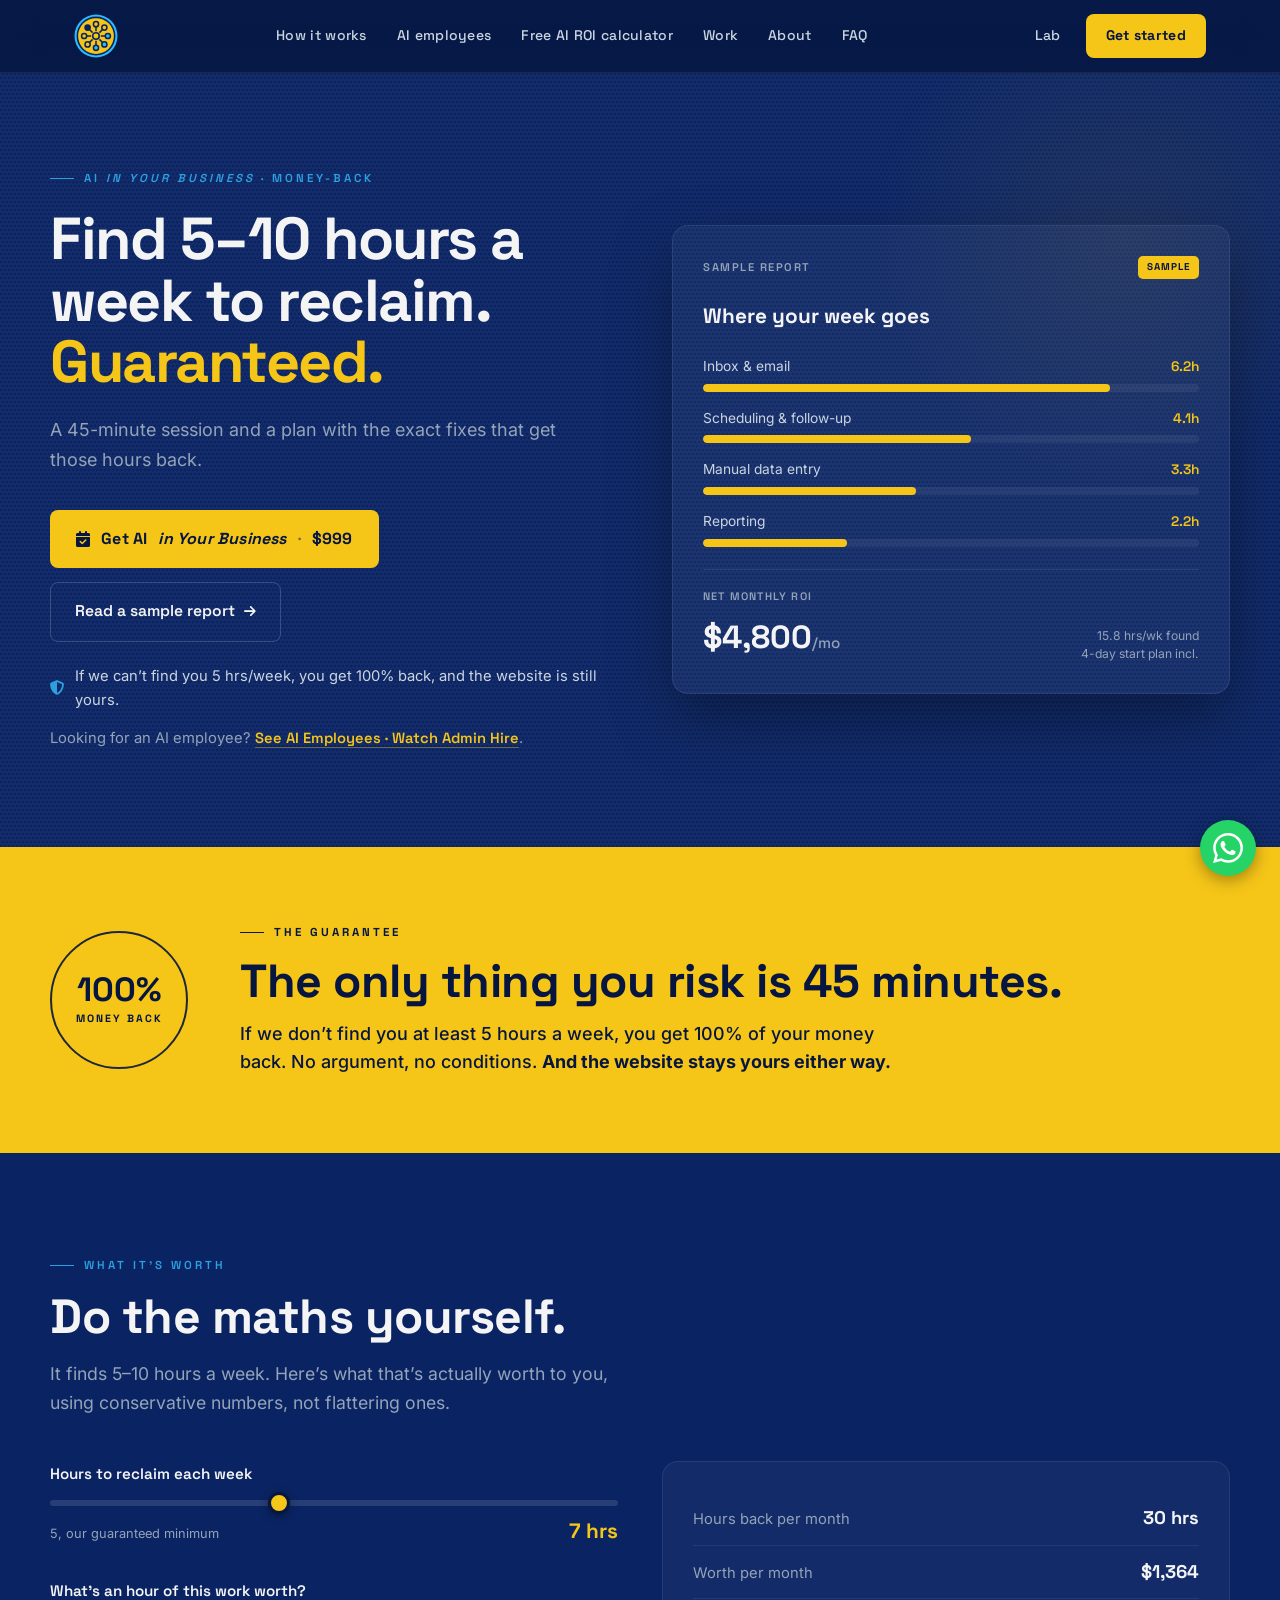
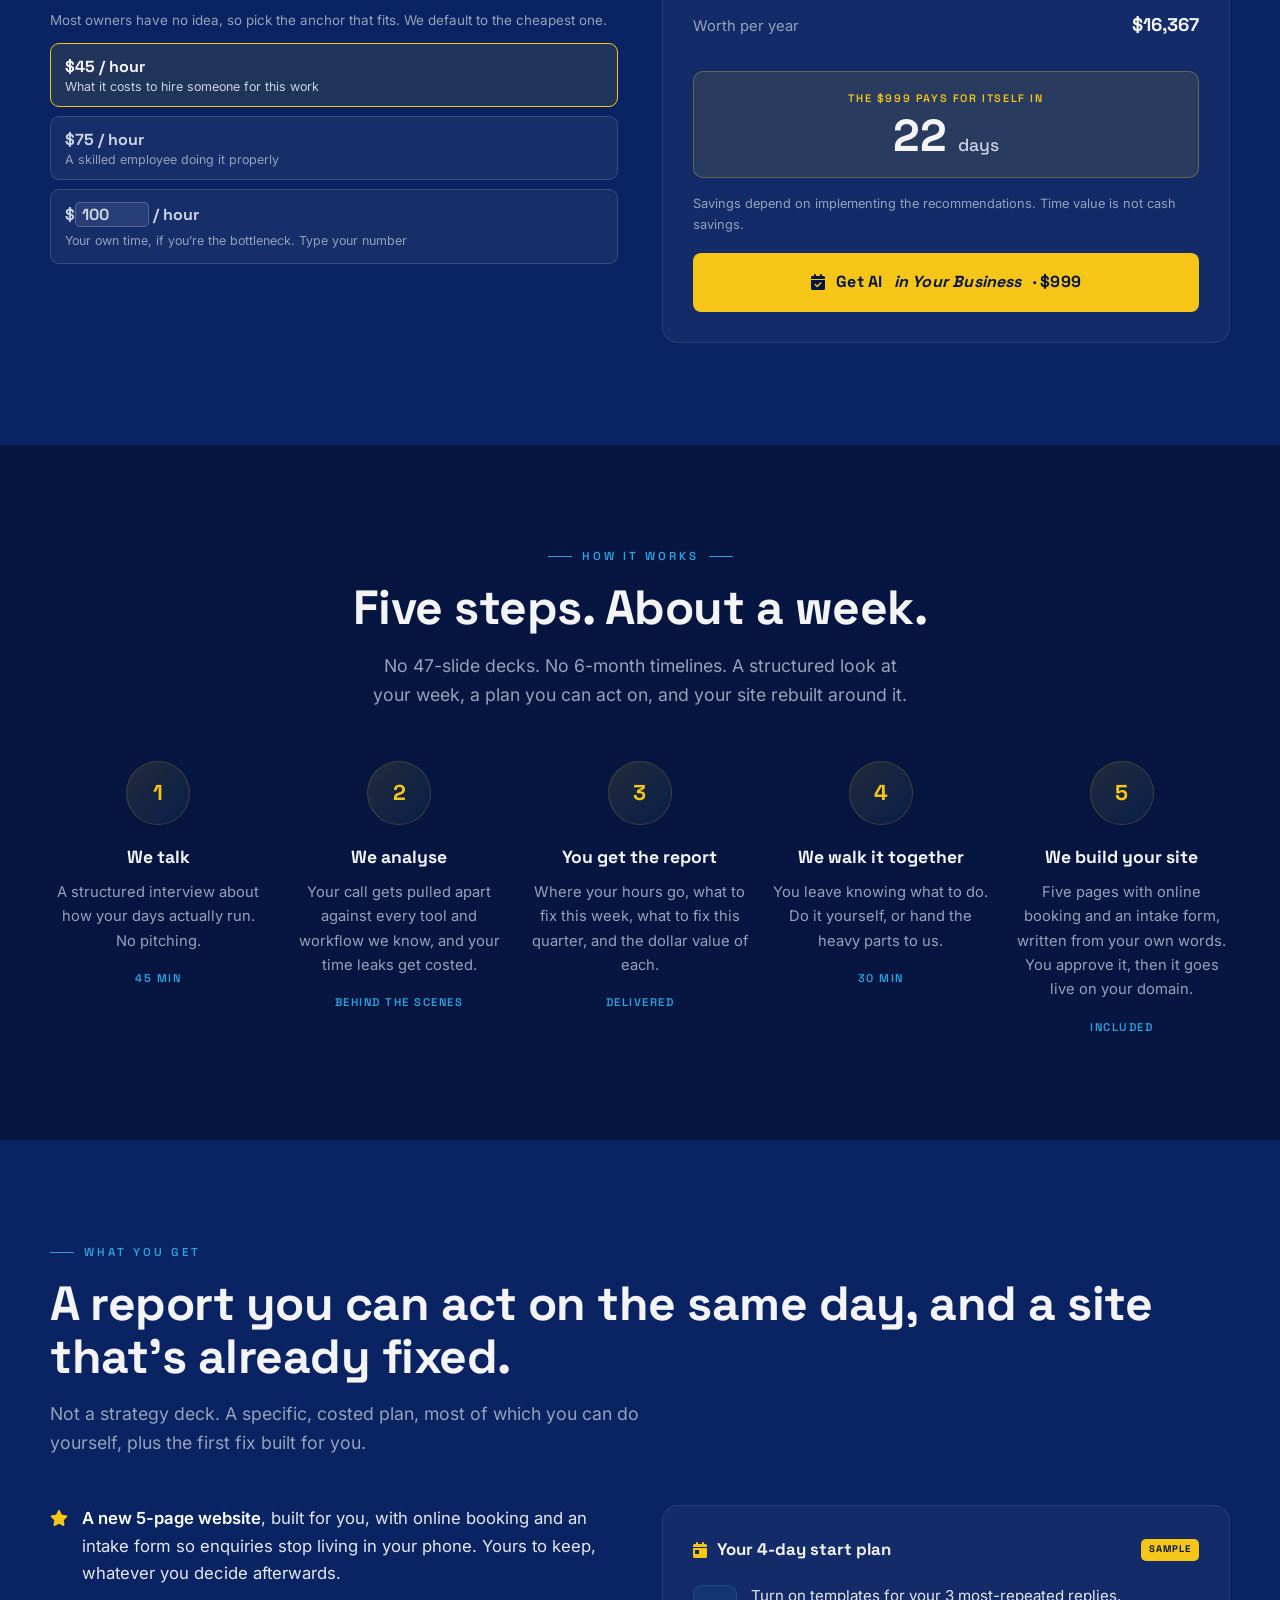
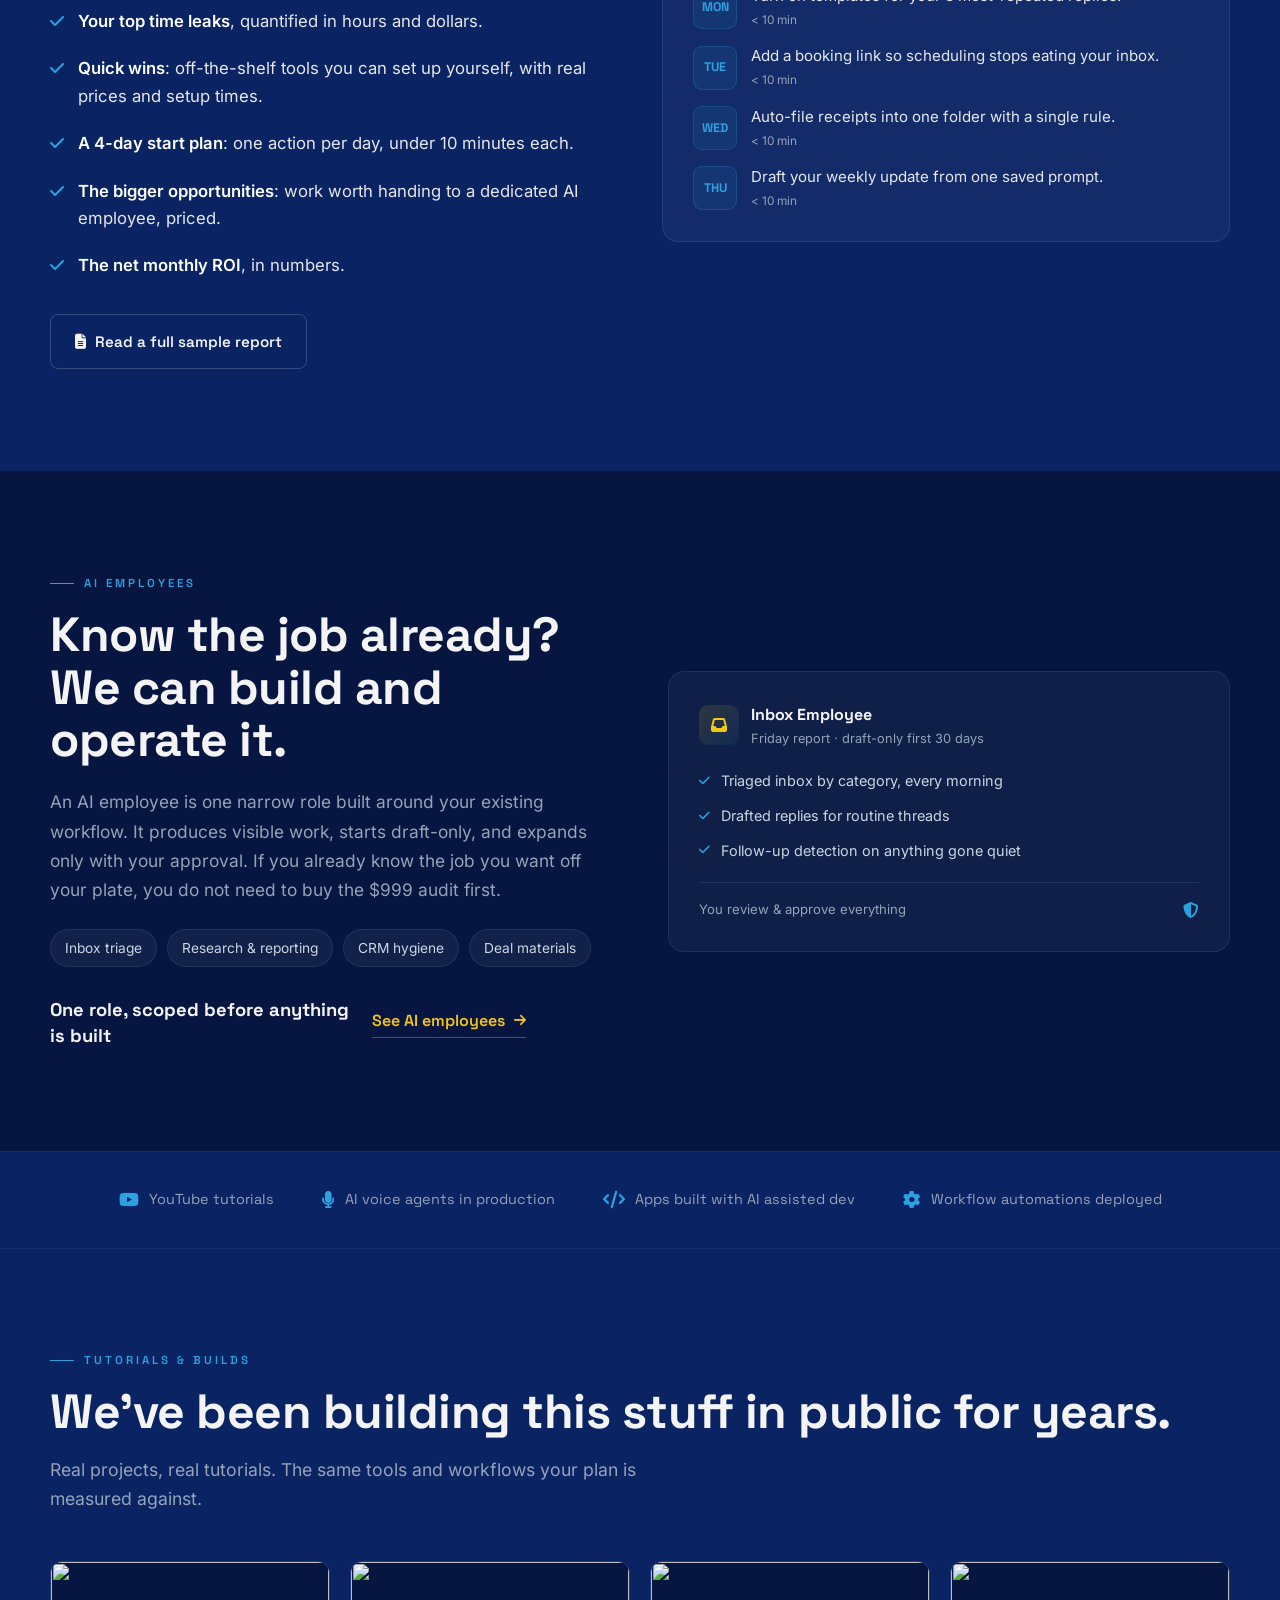
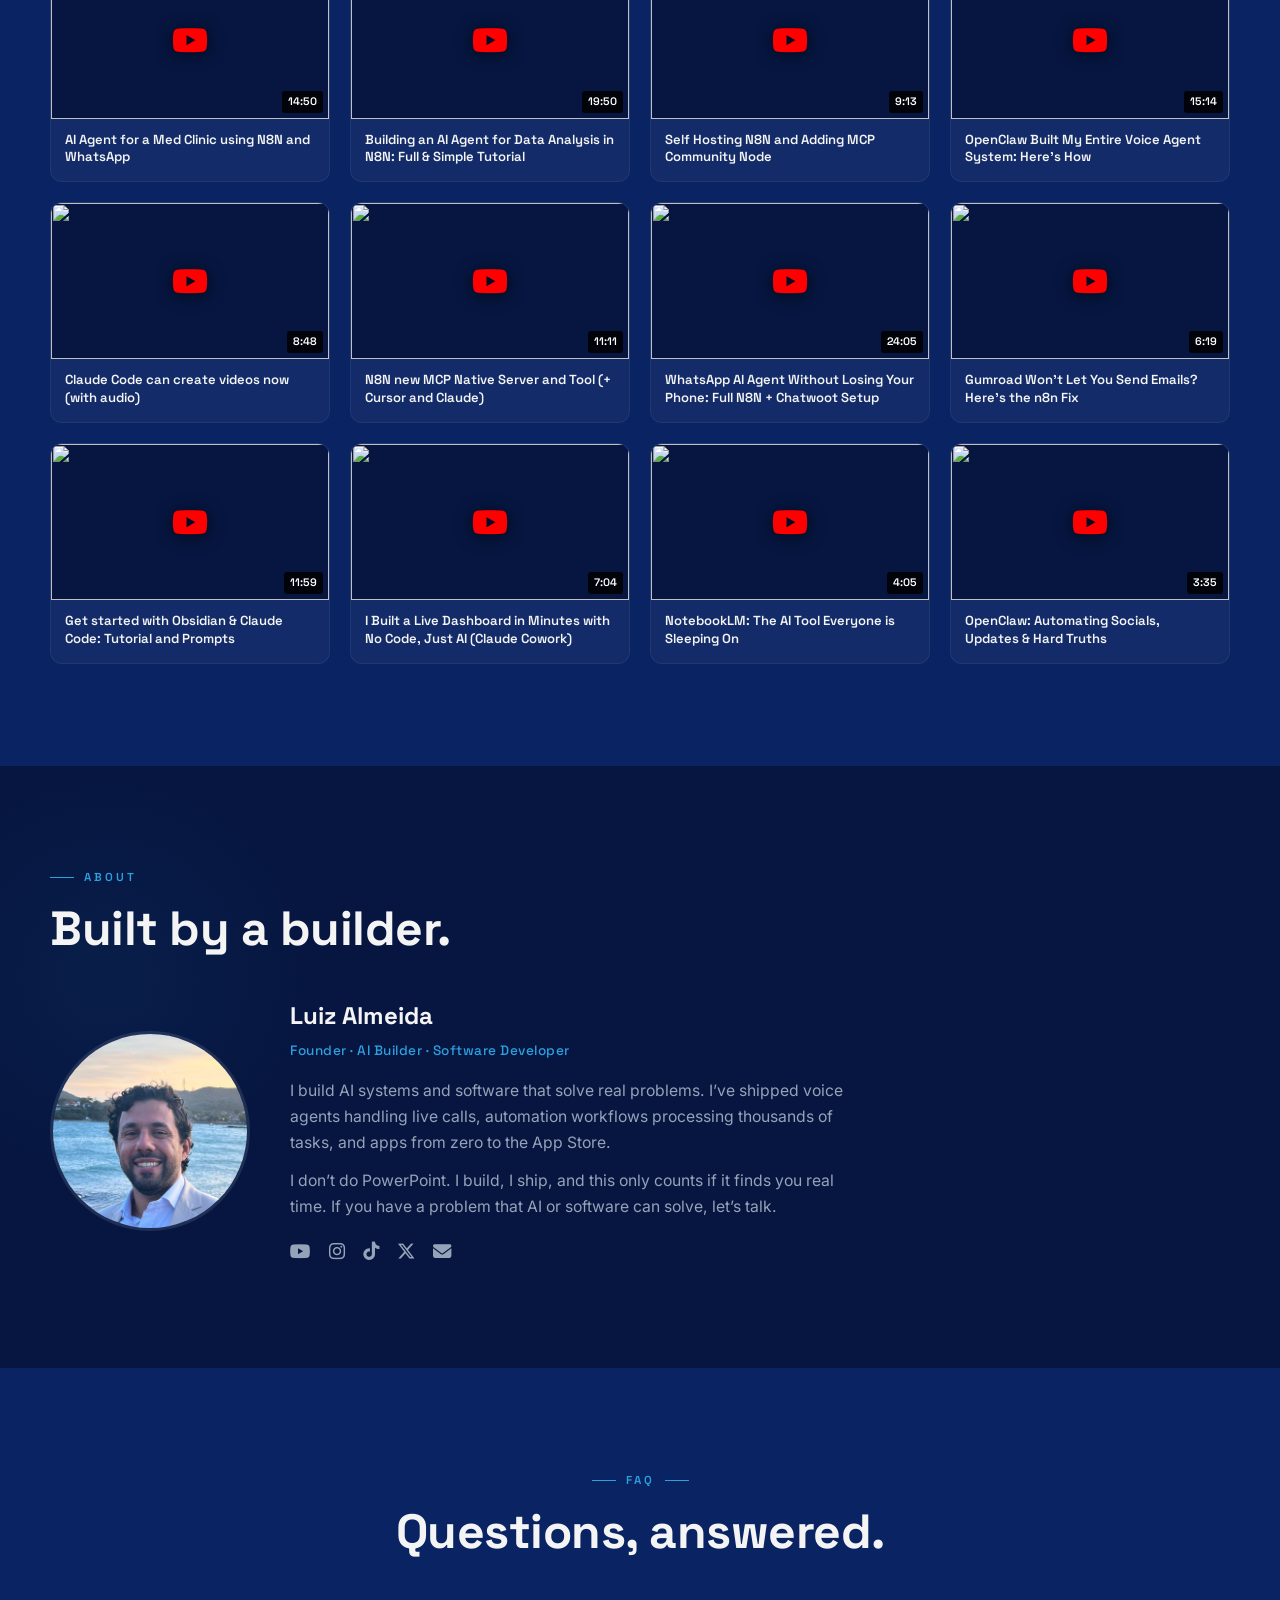
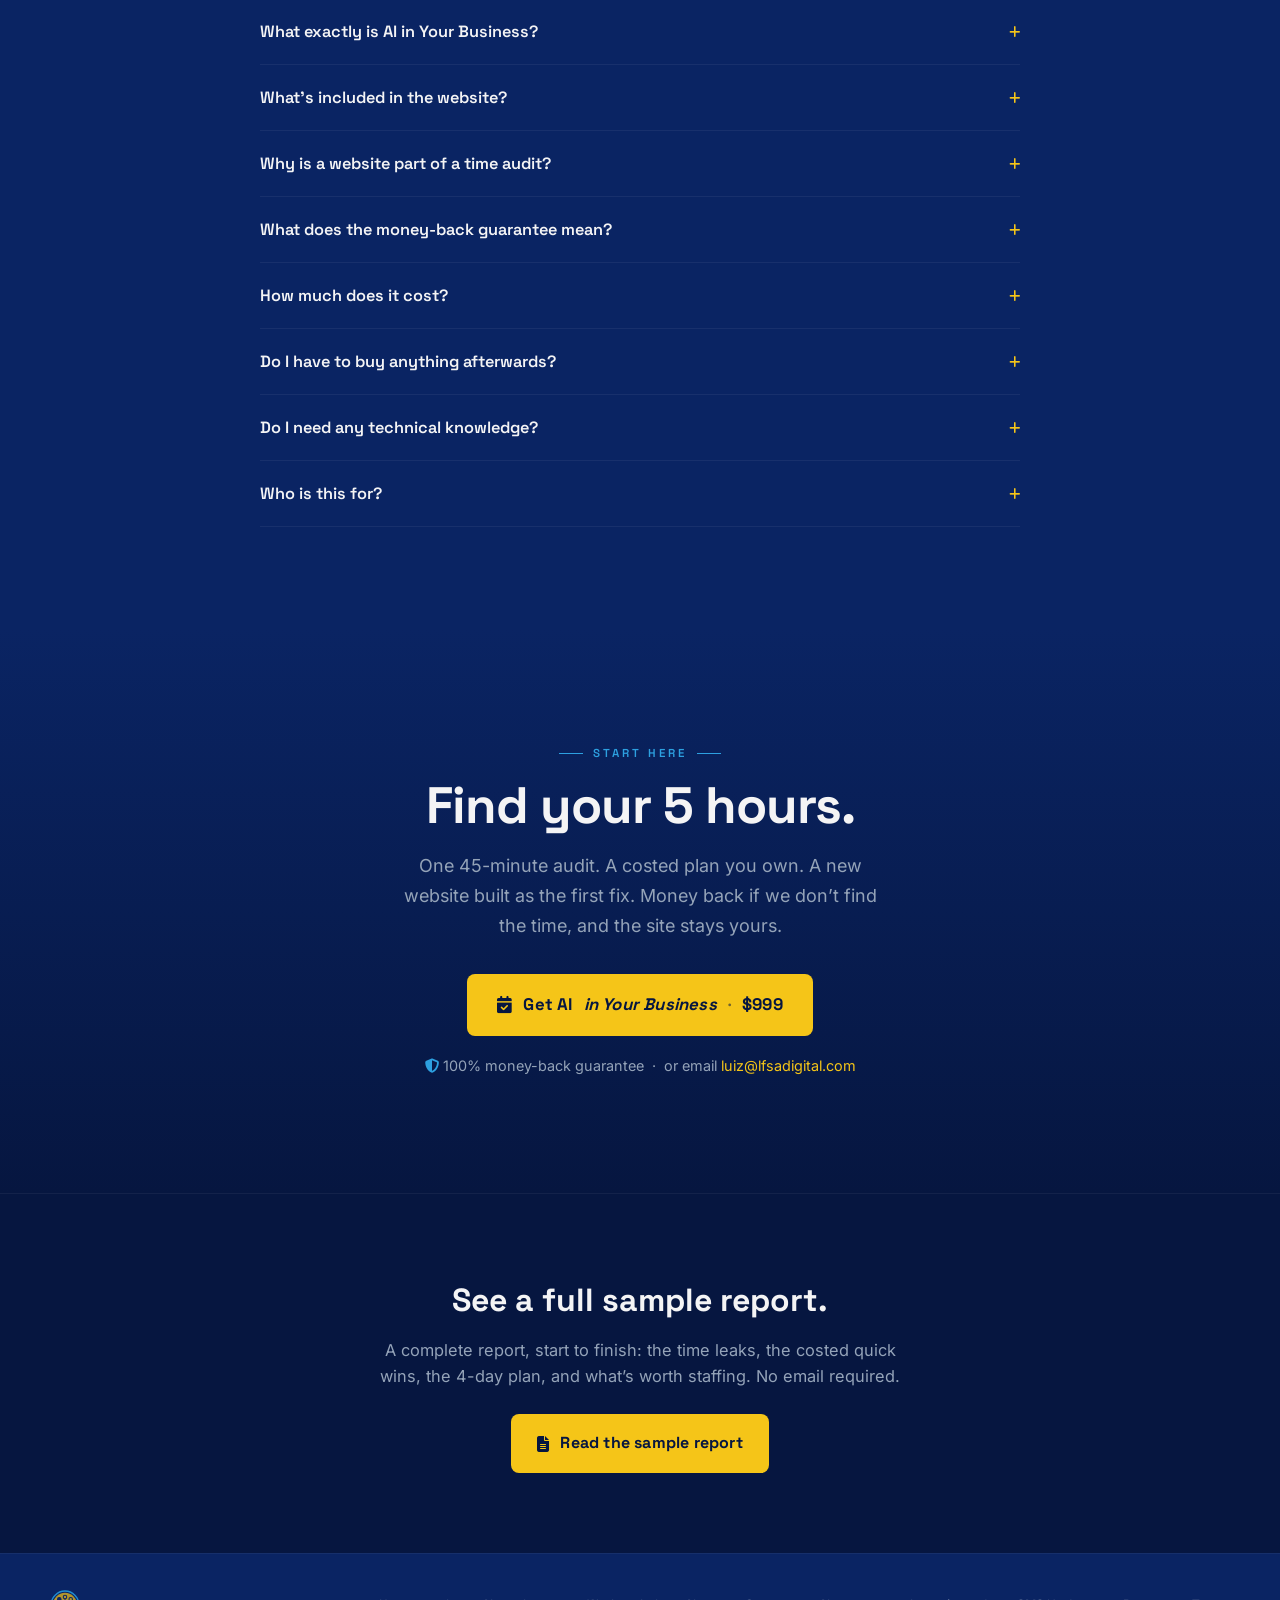
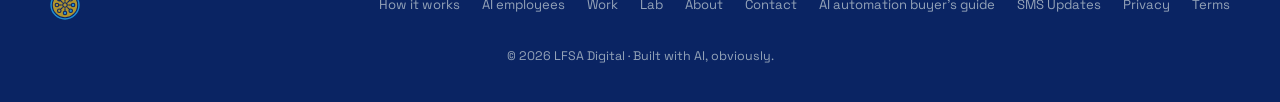
==== index.html @ f908eb94 "Add AI automation buyer guide with internal links" ====
<!DOCTYPE html>
<html lang="en">
<head>
<meta charset="UTF-8">
<meta name="viewport" content="width=device-width,initial-scale=1">
<title>AI in Your Business: Find 5–10 Hours a Week | LFSA Digital</title>
<meta name="description" content="Find 5–10 hours a week with a 45-minute session, an exact action plan, and a new 5-page website with booking and intake. Under 5 hours? You don't pay.">
<meta property="og:title" content="AI in Your Business: Find 5–10 Hours a Week + a New Website, Guaranteed">
<meta property="og:description" content="A 45-minute session, a plan with the exact fixes that get your hours back, and a new website with online booking built in. Money back if we can't find you 5 hours a week, and the site is yours either way.">
<meta property="og:type" content="website">
<meta property="og:url" content="https://lfsadigital.com/">
<meta property="og:image" content="https://lfsadigital.com/og-image.png">
<meta property="og:image:width" content="1200">
<meta property="og:image:height" content="630">
<meta property="og:image:alt" content="AI in Your Business: find 5-10 hours a week, guaranteed. LFSA Digital.">
<meta property="og:site_name" content="LFSA Digital">
<meta property="og:locale" content="en_US">
<meta name="twitter:card" content="summary_large_image">
<meta name="twitter:title" content="AI in Your Business: Find 5–10 Hours a Week + a New Website, Guaranteed">
<meta name="twitter:description" content="A 45-minute session, a plan with the exact fixes that get your hours back, and a new website with online booking built in. Money back if we can't find you 5 hours a week, and the site is yours either way.">
<meta name="twitter:image" content="https://lfsadigital.com/og-image.png">
<link rel="canonical" href="https://lfsadigital.com/">
<link rel="icon" href="/logo-mark.svg" type="image/svg+xml">
<link rel="icon" href="/favicon.png" sizes="32x32" type="image/png">
<link rel="apple-touch-icon" href="/apple-touch-icon.png">
<meta name="theme-color" content="#0A2463">
<script type="application/ld+json">
{
  "@context": "https://schema.org",
  "@type": "Organization",
  "name": "LFSA Digital",
  "description": "AI in Your Business: a paid session and plan, plus managed AI employees for small businesses.",
  "url": "https://lfsadigital.com/",
  "logo": "https://lfsadigital.com/logo-mark-512.png",
  "email": "luiz@lfsadigital.com",
  "founder": {
    "@type": "Person",
    "name": "Luiz Almeida",
    "url": "https://lfsadigital.com/#about",
    "image": "https://lfsadigital.com/luiz.jpg",
    "jobTitle": "Founder & AI Builder",
    "affiliation": {"@type": "Organization", "name": "LFSA Digital"},
    "sameAs": [
      "https://www.youtube.com/@lfsadigital",
      "https://www.instagram.com/lfsadigital",
      "https://www.tiktok.com/@lfsadigital",
      "https://x.com/BuildWithLuiz"
    ]
  }
}
</script>
<script type="application/ld+json">
{
  "@context": "https://schema.org",
  "@type": "Service",
  "name": "AI in Your Business",
  "provider": {"@type": "Organization", "name": "LFSA Digital", "url": "https://lfsadigital.com/"},
  "description": "AI in Your Business: a 45-minute structured interview, a written report identifying where a business is losing time, which off-the-shelf tools fix it and which work is worth handing to a managed AI employee, plus a new 5-page website with online booking and an intake form built as the first fix. Money-back guaranteed if fewer than 5 hours per week are found; the website is kept regardless.",
  "offers": {"@type": "Offer", "price": "999", "priceCurrency": "USD", "url": "https://cal.com/luiz-almeida-xjku7w/lfsa-digital-ai-in-your-business"}
}
</script>
<!-- FAQ structured data. Google retired FAQ rich results entirely on
     2026-05-07, so this will never draw a dropdown in Search and the FAQ
     report has been removed from Search Console. It stays because Google
     and other engines still parse FAQPage to understand the page. What
     actually makes these answers findable is that they exist as visible
     markup in the FAQ section below. Keep the two in sync. -->
<script type="application/ld+json">
{
  "@context": "https://schema.org",
  "@type": "FAQPage",
  "mainEntity": [
    {"@type":"Question","name":"What exactly is AI in Your Business?","acceptedAnswer":{"@type":"Answer","text":"A 45-minute structured interview about how your days actually run, then a written report, a 30-minute walkthrough, and a new 5-page website built as your first fix. You get the fixes: what to change yourself, what to hand off, and what each is worth."}},
    {"@type":"Question","name":"What's included in the website?","acceptedAnswer":{"@type":"Answer","text":"Five pages: Home, Services, About, Reviews, and a Contact page with online booking and an intake form, so enquiries stop living in your phone. We write the copy from your current site and your Google reviews; you approve it before anything goes live. One round of revisions, inside a 7-day window after you see the draft. It launches on your own domain, and hosting costs you nothing. Not included: online stores, customer logins, custom illustration, or migrating an existing blog. If you need those we'll quote them separately."}},
    {"@type":"Question","name":"Why is a website part of a time audit?","acceptedAnswer":{"@type":"Answer","text":"Because for most owner-led businesses it's where the hours actually go. Every quote that arrives as a phone call is a callback you owe someone. Every booking made by phone is an interruption. Putting booking and intake on your site is usually the single biggest hour-saver we find, so we build it rather than just recommending it."}},
    {"@type":"Question","name":"What does the money-back guarantee mean?","acceptedAnswer":{"@type":"Answer","text":"If we don't find you at least 5 hours a week worth reclaiming, you get 100% of your money back. No argument, no conditions. And you keep the website either way."}},
    {"@type":"Question","name":"How much does it cost?","acceptedAnswer":{"@type":"Answer","text":"It's $999: session, report, and the website included. Money-back if we don't find you 5+ hours a week. If you then want us to implement the bigger items, we scope and price that in your report, based on what the work actually is, not a menu. You'll see exact numbers before you decide anything."}},
    {"@type":"Question","name":"Do I have to buy anything afterwards?","acceptedAnswer":{"@type":"Answer","text":"No. Most of the report is tools you set up yourself. That's the point. If you want help with the bigger items, we quote it, and we credit your $999 against it."}},
    {"@type":"Question","name":"Do I need any technical knowledge?","acceptedAnswer":{"@type":"Answer","text":"None. The report is written in plain language, with step-by-step setup for the quick wins. The website we handle end to end. You just approve the copy."}},
    {"@type":"Question","name":"Who is this for?","acceptedAnswer":{"@type":"Answer","text":"Owner-led small businesses buried in repetitive work: home services, clinics, brokers, agencies, and solo operators. If your days are full of manual, repeatable tasks, we'll find time."}}
  ]
}
</script>
<link rel="preconnect" href="https://fonts.googleapis.com">
<link rel="preconnect" href="https://fonts.gstatic.com" crossorigin>
<link rel="preconnect" href="https://cdnjs.cloudflare.com" crossorigin>
<link href="https://fonts.googleapis.com/css2?family=Space+Grotesk:wght@400;500;600;700&family=Inter:wght@400;500;600;700&display=swap" rel="stylesheet">
<link rel="stylesheet" href="https://cdnjs.cloudflare.com/ajax/libs/font-awesome/6.5.1/css/all.min.css">
<link rel="stylesheet" href="tokens.css">
<style>
/* Page-specific styles only.
   Tokens, the reset, page shell, focus ring, range thumb and the shared
   components (.wrap .sec .dark .card .btn-y .btn-outline .eyebrow .lede
   .pill .step-num .steps5) now come from tokens.css — see that file to
   change a brand value once instead of here in many places. */

body{overflow-x:hidden}
body::before{content:'';position:fixed;inset:0;z-index:0;pointer-events:none;opacity:.12;background-image:url("data:image/svg+xml,%3Csvg xmlns='http://www.w3.org/2000/svg' viewBox='0 0 512 512' width='512' height='512'%3E%3Cpath d='M0,128h512 M0,384h512 M320,128v256 M192,128V0 M448,128V0 M192,384v128 M448,384v128 M64,128v256' vector-effect='non-scaling-stroke' fill='none' stroke='rgba(255,255,255,0.5)' stroke-width='1px'/%3E%3C/svg%3E");background-size:8px;background-position:center;background-repeat:repeat}
.gk{font-family:var(--font-display)}

/* section furniture the system doesn't own */
.eyebrow{margin-bottom:16px}
.eyebrow .line{flex-shrink:0}
.eyebrow.center{justify-content:center}
h2.big{font-size:clamp(2rem,4.5vw,3rem);font-weight:700;line-height:1.1;letter-spacing:-.5px;margin-bottom:16px}

/* nav */
nav{position:sticky;top:0;z-index:100;background:rgba(6,22,64,.82);backdrop-filter:blur(16px);-webkit-backdrop-filter:blur(16px);border-bottom:1px solid rgba(245,197,24,.08)}
.navbar{max-width:var(--wrap);margin:0 auto;padding:0 clamp(16px,4vw,24px);height:var(--nav-h);display:flex;align-items:center;gap:16px}
.navstrip{flex:1;display:flex;justify-content:center;align-items:center;gap:clamp(14px,2.4vw,30px);overflow-x:auto;scrollbar-width:none}
.navstrip::-webkit-scrollbar{display:none}
.navstrip a{font-family:var(--font-display);font-size:.875rem;font-weight:500;letter-spacing:.3px;color:var(--text-2);white-space:nowrap}
.navstrip a:hover{color:var(--text)}
.nav-cta{flex-shrink:0;background:var(--gold);color:var(--deep);padding:10px 20px;border-radius:var(--r-btn);font-family:var(--font-display);font-weight:700;font-size:.875rem;letter-spacing:.3px;white-space:nowrap}
.nav-cta:hover{background:var(--gold-hover);color:var(--deep);transform:translateY(-1px);box-shadow:0 4px 20px rgba(245,197,24,.3)}

/* steps */
.step-num{margin:0 auto 18px}
.step h3{font-size:1.1rem;font-weight:700;margin-bottom:8px}
.step p{color:var(--mute);font-size:.92rem;max-width:250px;margin:0 auto 10px}
.step .tag{font-family:var(--font-display);font-size:.7rem;font-weight:600;letter-spacing:1.5px;text-transform:uppercase;color:var(--blue)}
.steps5{gap:clamp(16px,2.2vw,24px);margin-top:52px}

/* video cards */
.vid{background:var(--card);border:1px solid rgba(255,255,255,.06);border-radius:var(--r-tile);overflow:hidden;display:flex;flex-direction:column;color:inherit}
.vid:hover{border-color:rgba(245,197,24,.25);transform:translateY(-3px);box-shadow:0 12px 32px rgba(0,0,0,.3)}
.vid h3{font-size:.82rem;font-weight:600;line-height:1.35;color:var(--text)}
.vid .thumb{position:relative;aspect-ratio:16/9;background:var(--deep);overflow:hidden}
.vid .thumb img{width:100%;height:100%;object-fit:cover}
.vid .play{position:absolute;inset:0;display:flex;align-items:center;justify-content:center;color:#ff0000;font-size:2rem;filter:drop-shadow(0 2px 8px rgba(0,0,0,.6))}
.vid .dur{position:absolute;bottom:6px;right:6px;background:rgba(0,0,0,.85);color:#fff;font-family:var(--font-display);font-size:.68rem;font-weight:600;padding:2px 6px;border-radius:3px}
.vid .cap{padding:12px 14px 15px;flex:1}

/* faq */
.faq-item{border-bottom:1px solid rgba(255,255,255,.06)}
.faq-q{width:100%;background:none;border:none;color:var(--text);font-family:var(--font-display);font-size:1.02rem;font-weight:600;padding:22px 0;text-align:left;cursor:pointer;display:flex;justify-content:space-between;align-items:center;gap:16px;transition:color var(--t)}
.faq-q:hover{color:var(--gold)}
.faq-q .ico{flex-shrink:0}
.faq-q i{color:var(--gold);font-size:.8rem}
.faq-a{color:var(--mute);font-size:.96rem;line-height:1.7;padding:0 0 24px;max-width:660px;display:none}
.faq-item.open .faq-a{display:block}
.faq-item .fa-minus{display:none}
.faq-item.open .fa-minus{display:inline-block}
.faq-item.open .fa-plus{display:none}

/* about */
.about-row{display:grid;grid-template-columns:auto 1fr;gap:clamp(24px,4vw,40px);align-items:center}
/* Below this the photo and the copy fight for the same row and the text ends
   up in a ~200px gutter. Stack instead. */
@media(max-width:640px){
  .about-row{grid-template-columns:1fr;justify-items:start;gap:24px}
}

/* social + footer */
.socials a{color:var(--mute)}
.socials a:hover{color:var(--gold)}
footer .fnav a{color:var(--mute);font-size:.82rem;font-family:var(--font-display)}
footer .fnav a:hover{color:var(--text)}
.wa{position:fixed;bottom:24px;right:24px;z-index:9999;background:var(--whatsapp);width:56px;height:56px;border-radius:var(--r-full);display:flex;align-items:center;justify-content:center;box-shadow:0 4px 16px rgba(0,0,0,.35)}
.wa:hover{transform:scale(1.08)}

/* calculator */
.calcwrap{display:grid;grid-template-columns:repeat(auto-fit,minmax(min(100%,300px),1fr));gap:clamp(28px,4vw,44px);align-items:start}
input[type=range]{-webkit-appearance:none;appearance:none;width:100%;height:6px;border-radius:3px;background:rgba(255,255,255,.12);outline:none;margin:14px 0 6px}
input[type=range]::-webkit-slider-thumb{-webkit-appearance:none;appearance:none;width:22px;height:22px;border-radius:var(--r-full);background:var(--gold);cursor:pointer;border:3px solid var(--deep);box-shadow:0 2px 8px rgba(0,0,0,.4)}
input[type=range]::-moz-range-thumb{width:22px;height:22px;border-radius:var(--r-full);background:var(--gold);cursor:pointer;border:3px solid var(--deep)}
.rate-btn{background:rgba(255,255,255,.05);border:1px solid rgba(255,255,255,.14);color:var(--text-2);border-radius:9px;padding:12px 14px;cursor:pointer;font-family:var(--font-body);text-align:left;transition:all .18s;width:100%}
.rate-btn:hover{border-color:rgba(245,197,24,.4)}
.rate-btn.on{background:var(--gold-tint);border-color:var(--gold);color:var(--text)}
.rate-btn .rr{font-family:var(--font-display);font-weight:700;font-size:1rem;display:block}
#rate-custom{cursor:text}
#c-custom{width:74px;background:rgba(255,255,255,.08);border:1px solid rgba(255,255,255,.2);border-radius:5px;color:inherit;font-family:var(--font-display);font-weight:700;font-size:1rem;padding:1px 6px;-moz-appearance:textfield;appearance:textfield}
#c-custom::-webkit-outer-spin-button,#c-custom::-webkit-inner-spin-button{-webkit-appearance:none;margin:0}
#c-custom:focus{outline:none;border-color:var(--gold);background:rgba(245,197,24,.12)}
#rate-custom.on #c-custom{border-color:rgba(245,197,24,.5)}
.rate-btn .rd{font-size:.78rem;color:var(--mute);display:block;margin-top:2px}
.rate-btn.on .rd{color:var(--text-2)}
.outrow{display:flex;justify-content:space-between;align-items:baseline;gap:12px;padding:11px 0;border-bottom:1px solid var(--divide)}
.outrow .ol{color:var(--mute);font-size:.92rem}
.outrow .ov{font-family:var(--font-display);font-weight:700;font-size:1.15rem}
</style>
<noscript><style>
/* Without JS the accordion can't open, so show every answer and drop the
   affordance that implies it toggles. */
.faq-a{display:block}
.faq-q{cursor:default}
.faq-q .ico{display:none}
</style></noscript>
<script src="/analytics.js" defer></script>
<link rel="stylesheet" href="/lab-navigation.css?v=20261013">
</head>
<body>
<a class="skip-link" href="#main">Skip to content</a>
<div id="top" style="position:relative;z-index:1">

<nav>
  <div class="navbar">
    <a href="#top" style="flex-shrink:0;display:flex;align-items:center" aria-label="LFSA Digital home"><img src="logo-mark.svg" alt="LFSA Digital" width="44" height="44" style="height:44px;width:44px"></a>
    <div class="navstrip">
      <a href="#how">How it works</a>
      <a href="/ai-employees">AI employees</a>
      <a href="/tools/ai-roi-calculator/">Free AI ROI calculator</a>
      <a href="/work/">Work</a>
      <a href="#about">About</a>
      <a href="#faq">FAQ</a>
    </div>
    <a class="nav-lab" href="/lab/">Lab</a>
      <a class="nav-cta" href="https://cal.com/luiz-almeida-xjku7w/lfsa-digital-ai-in-your-business" target="_blank" rel="noopener">Get started</a>
  </div>
</nav>

<main id="main">

<section style="position:relative;padding:clamp(56px,8vw,96px) clamp(20px,5vw,24px) clamp(64px,8vw,96px);overflow:hidden">
  <div style="position:absolute;top:-12%;right:-8%;width:520px;height:520px;background:radial-gradient(circle,rgba(245,197,24,.07) 0%,transparent 70%);pointer-events:none;z-index:0"></div>
  <div class="wrap" style="position:relative;z-index:1;display:grid;grid-template-columns:repeat(auto-fit,minmax(min(100%,360px),1fr));gap:clamp(36px,5vw,64px);align-items:center">
    <div>
      <div class="eyebrow" style="margin-bottom:20px"><span class="line"></span><span class="txt">AI <em style="font-style:italic">in Your Business</em> · Money-back</span></div>
      <h1 style="font-size:clamp(2.3rem,5.4vw,3.7rem);font-weight:700;line-height:1.04;letter-spacing:-1.5px;margin-bottom:22px">Find 5&ndash;10 hours a week to reclaim. <span style="color:var(--gold)">Guaranteed.</span></h1>
      <p style="color:var(--mute);font-size:clamp(1.02rem,1.4vw,1.18rem);line-height:1.7;margin-bottom:34px;max-width:520px">A 45-minute session and a plan with the exact fixes that get those hours back.</p>
      <div style="display:flex;gap:14px;flex-wrap:wrap;align-items:center">
        <a class="btn-y" href="https://cal.com/luiz-almeida-xjku7w/lfsa-digital-ai-in-your-business" target="_blank" rel="noopener"><i class="fa-solid fa-calendar-check"></i> Get AI <em style="font-style:italic;font-weight:inherit">in Your Business</em> <span style="opacity:.55;font-weight:500">·</span> $999</a>
        <a class="btn-outline" href="/report.html">Read a sample report <i class="fa-solid fa-arrow-right" style="font-size:.85em"></i></a>
      </div>
      <div style="display:flex;align-items:center;gap:10px;margin-top:22px;color:var(--text-2);font-size:.92rem"><i class="fa-solid fa-shield-halved" style="color:var(--blue)"></i> If we can&rsquo;t find you 5 hrs/week, you get 100% back, and the website is still yours.</div>
      <p style="color:var(--mute);font-size:.92rem;margin-top:14px">Looking for an AI employee? <a href="/ai-employees" style="font-family:var(--font-display);font-weight:600;border-bottom:1px solid rgba(245,197,24,.4)">See AI Employees · Watch Admin Hire</a>.</p>
    </div>
    <div class="card" style="box-shadow:0 24px 60px rgba(0,0,0,.35)">
      <div style="display:flex;align-items:center;justify-content:space-between;margin-bottom:20px">
        <span class="gk" style="font-size:.7rem;font-weight:600;letter-spacing:1.5px;text-transform:uppercase;color:var(--mute)">Sample Report</span>
        <span class="gk" style="font-size:.62rem;font-weight:700;letter-spacing:1px;color:var(--deep);background:var(--gold);padding:3px 9px;border-radius:5px">SAMPLE</span>
      </div>
      <div class="gk" style="font-size:1.3rem;font-weight:700;margin-bottom:22px">Where your week goes</div>
      <div style="display:flex;flex-direction:column;gap:15px">
        <div><div style="display:flex;justify-content:space-between;font-size:.86rem;color:var(--text-2);margin-bottom:6px"><span>Inbox &amp; email</span><span class="gk" style="font-weight:600;color:var(--gold)">6.2h</span></div><div style="height:8px;background:rgba(255,255,255,.06);border-radius:4px;overflow:hidden"><div style="width:82%;height:100%;background:var(--gold);border-radius:4px"></div></div></div>
        <div><div style="display:flex;justify-content:space-between;font-size:.86rem;color:var(--text-2);margin-bottom:6px"><span>Scheduling &amp; follow-up</span><span class="gk" style="font-weight:600;color:var(--gold)">4.1h</span></div><div style="height:8px;background:rgba(255,255,255,.06);border-radius:4px;overflow:hidden"><div style="width:54%;height:100%;background:var(--gold);border-radius:4px"></div></div></div>
        <div><div style="display:flex;justify-content:space-between;font-size:.86rem;color:var(--text-2);margin-bottom:6px"><span>Manual data entry</span><span class="gk" style="font-weight:600;color:var(--gold)">3.3h</span></div><div style="height:8px;background:rgba(255,255,255,.06);border-radius:4px;overflow:hidden"><div style="width:43%;height:100%;background:var(--gold);border-radius:4px"></div></div></div>
        <div><div style="display:flex;justify-content:space-between;font-size:.86rem;color:var(--text-2);margin-bottom:6px"><span>Reporting</span><span class="gk" style="font-weight:600;color:var(--gold)">2.2h</span></div><div style="height:8px;background:rgba(255,255,255,.06);border-radius:4px;overflow:hidden"><div style="width:29%;height:100%;background:var(--gold);border-radius:4px"></div></div></div>
      </div>
      <div style="height:1px;background:rgba(255,255,255,.09);margin:22px 0 18px"></div>
      <div style="display:flex;align-items:flex-end;justify-content:space-between;gap:12px">
        <div><div class="gk" style="font-size:.68rem;font-weight:600;letter-spacing:1.2px;color:var(--mute);margin-bottom:5px">NET MONTHLY ROI</div><div class="gk" style="font-size:2rem;font-weight:700">$4,800<span style="font-size:.95rem;font-weight:500;color:var(--mute)">/mo</span></div></div>
        <div style="font-size:.76rem;color:var(--mute);text-align:right;line-height:1.5">15.8 hrs/wk found<br>4-day start plan incl.</div>
      </div>
    </div>
  </div>
</section>

<section style="background:var(--gold);color:var(--deep);padding:clamp(48px,7vw,76px) clamp(20px,5vw,24px)">
  <div class="wrap" style="display:flex;flex-wrap:wrap;align-items:center;gap:clamp(28px,5vw,52px)">
    <div style="flex-shrink:0;width:138px;height:138px;border-radius:50%;border:2px solid rgba(6,22,64,.9);display:flex;flex-direction:column;align-items:center;justify-content:center;text-align:center">
      <div class="gk" style="font-size:2.1rem;font-weight:700;line-height:1">100%</div>
      <div class="gk" style="font-size:.66rem;font-weight:700;letter-spacing:2px;margin-top:3px">MONEY BACK</div>
    </div>
    <div style="flex:1;min-width:min(100%,320px)">
      <div style="display:flex;align-items:center;gap:10px;margin-bottom:14px"><span style="width:24px;height:1px;background:var(--deep)"></span><span class="gk" style="text-transform:uppercase;font-size:.72rem;font-weight:700;letter-spacing:3px">The guarantee</span></div>
      <h2 style="font-size:clamp(1.9rem,4.2vw,2.9rem);font-weight:700;line-height:1.08;letter-spacing:-.5px;margin-bottom:14px">The only thing you risk is 45 minutes.</h2>
      <p style="font-size:clamp(1.02rem,1.4vw,1.18rem);line-height:1.6;color:var(--deep);font-weight:500;max-width:660px">If we don&rsquo;t find you at least 5 hours a week, you get 100% of your money back. No argument, no conditions. <strong style="font-weight:700">And the website stays yours either way.</strong></p>
    </div>
  </div>
</section>

<section id="calc" class="sec">
  <div class="wrap">
    <div class="eyebrow"><span class="line"></span><span class="txt">What it's worth</span></div>
    <h2 class="big">Do the maths yourself.</h2>
    <p class="lede" style="margin-bottom:44px">It finds 5&ndash;10 hours a week. Here&rsquo;s what that&rsquo;s actually worth to you, using conservative numbers, not flattering ones.</p>
    <div class="calcwrap">
      <div>
        <label for="c-hours" class="gk" style="font-size:.95rem;font-weight:600;display:block">Hours to reclaim each week</label>
        <input type="range" id="c-hours" min="5" max="10" step="0.5" value="7" aria-describedby="c-hours-out">
        <div style="display:flex;justify-content:space-between;align-items:baseline">
          <span style="color:var(--mute);font-size:.8rem">5, our guaranteed minimum</span>
          <span id="c-hours-out" class="gk" style="color:var(--gold);font-weight:700;font-size:1.3rem">7 hrs</span>
        </div>

        <div class="gk" style="font-size:.95rem;font-weight:600;margin:30px 0 6px">What&rsquo;s an hour of this work worth?</div>
        <p style="color:var(--mute);font-size:.84rem;margin-bottom:12px">Most owners have no idea, so pick the anchor that fits. We default to the cheapest one.</p>
        <div style="display:flex;flex-direction:column;gap:9px">
          <button type="button" class="rate-btn on" data-rate="45"><span class="rr">$45 / hour</span><span class="rd">What it costs to hire someone for this work</span></button>
          <button type="button" class="rate-btn" data-rate="75"><span class="rr">$75 / hour</span><span class="rd">A skilled employee doing it properly</span></button>
          <div class="rate-btn" id="rate-custom" tabindex="0" role="button" aria-label="Use your own hourly value">
            <span class="rr">$<input type="number" id="c-custom" value="100" min="1" max="9999" step="5" aria-label="Your hourly value in dollars"> / hour</span>
            <span class="rd">Your own time, if you&rsquo;re the bottleneck. Type your number</span>
          </div>
        </div>
      </div>

      <div class="card">
        <div class="outrow"><span class="ol">Hours back per month</span><span class="ov" id="c-hm">30 hrs</span></div>
        <div class="outrow"><span class="ol">Worth per month</span><span class="ov" id="c-vm">$1,364</span></div>
        <div class="outrow" style="border-bottom:none"><span class="ol">Worth per year</span><span class="ov" id="c-vy">$16,367</span></div>
        <div style="background:rgba(245,197,24,.1);border:1px solid rgba(245,197,24,.3);border-radius:10px;padding:18px 20px;margin-top:20px;text-align:center">
          <div class="gk" style="font-size:.68rem;font-weight:600;letter-spacing:1.6px;color:var(--gold);text-transform:uppercase;margin-bottom:6px">The $999 pays for itself in</div>
          <div class="gk" style="font-size:clamp(2.2rem,5vw,2.8rem);font-weight:700;line-height:1"><span id="c-days">22</span> <span style="font-size:1.1rem;font-weight:500;color:var(--text-2)">days</span></div>
        </div>
        <p style="color:var(--mute);font-size:.8rem;margin-top:16px;line-height:1.6">Savings depend on implementing the recommendations. Time value is not cash savings.</p>
        <a class="btn-y" href="https://cal.com/luiz-almeida-xjku7w/lfsa-digital-ai-in-your-business" target="_blank" rel="noopener" style="width:100%;justify-content:center;margin-top:18px"><i class="fa-solid fa-calendar-check"></i> Get AI <em style="font-style:italic;font-weight:inherit">in Your Business</em> &middot; $999</a>
      </div>
    </div>
  </div>
</section>

<section id="how" class="sec dark">
  <div class="wrap">
    <div style="text-align:center;margin-bottom:12px">
      <div class="eyebrow center"><span class="line"></span><span class="txt">How it works</span><span class="line"></span></div>
      <h2 class="big">Five steps. About a week.</h2>
      <p class="lede" style="max-width:540px;margin:0 auto">No 47-slide decks. No 6-month timelines. A structured look at your week, a plan you can act on, and your site rebuilt around it.</p>
    </div>
    <div class="steps5">
      <div class="step" style="text-align:center"><div class="step-num">1</div><h3>We talk</h3><p>A structured interview about how your days actually run. No pitching.</p><span class="tag">45 min</span></div>
      <div class="step" style="text-align:center"><div class="step-num">2</div><h3>We analyse</h3><p>Your call gets pulled apart against every tool and workflow we know, and your time leaks get costed.</p><span class="tag">Behind the scenes</span></div>
      <div class="step" style="text-align:center"><div class="step-num">3</div><h3>You get the report</h3><p>Where your hours go, what to fix this week, what to fix this quarter, and the dollar value of each.</p><span class="tag">Delivered</span></div>
      <div class="step" style="text-align:center"><div class="step-num">4</div><h3>We walk it together</h3><p>You leave knowing what to do. Do it yourself, or hand the heavy parts to us.</p><span class="tag">30 min</span></div>
      <div class="step" style="text-align:center"><div class="step-num">5</div><h3>We build your site</h3><p>Five pages with online booking and an intake form, written from your own words. You approve it, then it goes live on your domain.</p><span class="tag">Included</span></div>
    </div>
  </div>
</section>

<section class="sec">
  <div class="wrap">
    <div class="eyebrow"><span class="line"></span><span class="txt">What you get</span></div>
    <h2 class="big">A report you can act on the same day, and a site that&rsquo;s already fixed.</h2>
    <p class="lede" style="margin-bottom:48px">Not a strategy deck. A specific, costed plan, most of which you can do yourself, plus the first fix built for you.</p>
    <div style="display:grid;grid-template-columns:repeat(auto-fit,minmax(min(100%,320px),1fr));gap:clamp(28px,4vw,44px);align-items:start">
      <div>
        <ul style="list-style:none;display:flex;flex-direction:column;gap:20px">
          <li style="display:flex;gap:14px;align-items:flex-start"><i class="fa-solid fa-star" style="color:var(--gold);margin-top:5px"></i><span style="font-size:1.04rem;color:var(--body)"><strong style="color:#fff;font-weight:600">A new 5-page website</strong>, built for you, with online booking and an intake form so enquiries stop living in your phone. Yours to keep, whatever you decide afterwards.</span></li>
          <li style="display:flex;gap:14px;align-items:flex-start"><i class="fa-solid fa-check" style="color:var(--blue);margin-top:5px"></i><span style="font-size:1.04rem;color:var(--body)"><strong style="color:#fff;font-weight:600">Your top time leaks</strong>, quantified in hours and dollars.</span></li>
          <li style="display:flex;gap:14px;align-items:flex-start"><i class="fa-solid fa-check" style="color:var(--blue);margin-top:5px"></i><span style="font-size:1.04rem;color:var(--body)"><strong style="color:#fff;font-weight:600">Quick wins</strong>: off-the-shelf tools you can set up yourself, with real prices and setup times.</span></li>
          <li style="display:flex;gap:14px;align-items:flex-start"><i class="fa-solid fa-check" style="color:var(--blue);margin-top:5px"></i><span style="font-size:1.04rem;color:var(--body)"><strong style="color:#fff;font-weight:600">A 4-day start plan</strong>: one action per day, under 10 minutes each.</span></li>
          <li style="display:flex;gap:14px;align-items:flex-start"><i class="fa-solid fa-check" style="color:var(--blue);margin-top:5px"></i><span style="font-size:1.04rem;color:var(--body)"><strong style="color:#fff;font-weight:600">The bigger opportunities</strong>: work worth handing to a dedicated AI employee, priced.</span></li>
          <li style="display:flex;gap:14px;align-items:flex-start"><i class="fa-solid fa-check" style="color:var(--blue);margin-top:5px"></i><span style="font-size:1.04rem;color:var(--body)"><strong style="color:#fff;font-weight:600">The net monthly ROI</strong>, in numbers.</span></li>
        </ul>
        <a class="btn-outline" href="/report.html" style="margin-top:34px;padding:14px 24px;font-size:.95rem"><i class="fa-solid fa-file-lines"></i> Read a full sample report</a>
      </div>
      <div class="card">
        <div style="display:flex;align-items:center;gap:10px;margin-bottom:20px"><i class="fa-solid fa-calendar-day" style="color:var(--gold)"></i><span class="gk" style="font-size:1.05rem;font-weight:700">Your 4-day start plan</span><span class="gk" style="font-size:.6rem;font-weight:700;letter-spacing:1px;color:var(--deep);background:var(--gold);padding:3px 8px;border-radius:5px;margin-left:auto">SAMPLE</span></div>
        <div style="display:flex;flex-direction:column;gap:14px">
          <div style="display:flex;gap:14px;align-items:center"><span class="gk" style="flex-shrink:0;width:44px;height:44px;border-radius:9px;background:rgba(45,160,224,.1);border:1px solid rgba(45,160,224,.2);display:flex;align-items:center;justify-content:center;font-weight:700;font-size:.78rem;color:var(--blue)">MON</span><div><div style="font-size:.94rem;color:var(--body)">Turn on templates for your 3 most-repeated replies.</div><div style="font-size:.74rem;color:var(--mute);margin-top:2px">&lt; 10 min</div></div></div>
          <div style="display:flex;gap:14px;align-items:center"><span class="gk" style="flex-shrink:0;width:44px;height:44px;border-radius:9px;background:rgba(45,160,224,.1);border:1px solid rgba(45,160,224,.2);display:flex;align-items:center;justify-content:center;font-weight:700;font-size:.78rem;color:var(--blue)">TUE</span><div><div style="font-size:.94rem;color:var(--body)">Add a booking link so scheduling stops eating your inbox.</div><div style="font-size:.74rem;color:var(--mute);margin-top:2px">&lt; 10 min</div></div></div>
          <div style="display:flex;gap:14px;align-items:center"><span class="gk" style="flex-shrink:0;width:44px;height:44px;border-radius:9px;background:rgba(45,160,224,.1);border:1px solid rgba(45,160,224,.2);display:flex;align-items:center;justify-content:center;font-weight:700;font-size:.78rem;color:var(--blue)">WED</span><div><div style="font-size:.94rem;color:var(--body)">Auto-file receipts into one folder with a single rule.</div><div style="font-size:.74rem;color:var(--mute);margin-top:2px">&lt; 10 min</div></div></div>
          <div style="display:flex;gap:14px;align-items:center"><span class="gk" style="flex-shrink:0;width:44px;height:44px;border-radius:9px;background:rgba(45,160,224,.1);border:1px solid rgba(45,160,224,.2);display:flex;align-items:center;justify-content:center;font-weight:700;font-size:.78rem;color:var(--blue)">THU</span><div><div style="font-size:.94rem;color:var(--body)">Draft your weekly update from one saved prompt.</div><div style="font-size:.74rem;color:var(--mute);margin-top:2px">&lt; 10 min</div></div></div>
        </div>
      </div>
    </div>
  </div>
</section>

<section id="ai-employees-teaser" class="sec dark">
  <div class="wrap" style="display:grid;grid-template-columns:repeat(auto-fit,minmax(min(100%,300px),1fr));gap:clamp(32px,5vw,56px);align-items:center">
    <div>
      <div class="eyebrow"><span class="line"></span><span class="txt">AI employees</span></div>
      <h2 class="big" style="margin-bottom:20px">Know the job already? We can build and operate it.</h2>
      <p style="color:var(--mute);font-size:1.08rem;line-height:1.7;margin-bottom:24px;max-width:540px">An AI employee is one narrow role built around your existing workflow. It produces visible work, starts draft-only, and expands only with your approval. If you already know the job you want off your plate, you do not need to buy the $999 audit first.</p>
      <div style="display:flex;flex-wrap:wrap;gap:10px;margin-bottom:30px">
        <span class="pill">Inbox triage</span><span class="pill">Research &amp; reporting</span><span class="pill">CRM hygiene</span><span class="pill">Deal materials</span>
      </div>
      <div style="display:flex;align-items:center;gap:22px;flex-wrap:wrap">
        <div class="gk" style="font-size:1.15rem;font-weight:700;line-height:1.4;max-width:300px">One role, scoped before anything is built</div>
        <a href="/ai-employees" class="gk" style="display:inline-flex;align-items:center;gap:9px;color:var(--gold);font-weight:600;font-size:1rem;border-bottom:1px solid rgba(245,197,24,.35);padding-bottom:3px">See AI employees <i class="fa-solid fa-arrow-right" style="font-size:.85em" aria-hidden="true"></i></a>
      </div>
    </div>
    <div class="card">
      <div style="display:flex;align-items:center;gap:12px;margin-bottom:20px"><span style="width:40px;height:40px;border-radius:9px;background:linear-gradient(135deg,rgba(245,197,24,.14),rgba(45,160,224,.08));display:flex;align-items:center;justify-content:center;color:var(--gold)"><i class="fa-solid fa-inbox"></i></span><div><div class="gk" style="font-weight:700;font-size:1rem">Inbox Employee</div><div style="font-size:.8rem;color:var(--mute)">Friday report · draft-only first 30 days</div></div></div>
      <div style="display:flex;flex-direction:column;gap:11px">
        <div style="display:flex;gap:11px;align-items:center;font-size:.9rem;color:var(--text-2)"><i class="fa-solid fa-check" style="color:var(--blue);font-size:.85em"></i> Triaged inbox by category, every morning</div>
        <div style="display:flex;gap:11px;align-items:center;font-size:.9rem;color:var(--text-2)"><i class="fa-solid fa-check" style="color:var(--blue);font-size:.85em"></i> Drafted replies for routine threads</div>
        <div style="display:flex;gap:11px;align-items:center;font-size:.9rem;color:var(--text-2)"><i class="fa-solid fa-check" style="color:var(--blue);font-size:.85em"></i> Follow-up detection on anything gone quiet</div>
      </div>
      <div style="height:1px;background:rgba(255,255,255,.09);margin:20px 0 16px"></div>
      <div style="display:flex;align-items:center;justify-content:space-between"><span style="font-size:.82rem;color:var(--mute)">You review &amp; approve everything</span><i class="fa-solid fa-shield-halved" style="color:var(--blue)"></i></div>
    </div>
  </div>
</section>

<div style="padding:36px 24px;border-top:1px solid rgba(255,255,255,.05);border-bottom:1px solid rgba(255,255,255,.05)">
  <div class="wrap" style="display:flex;justify-content:center;gap:clamp(24px,4vw,48px);flex-wrap:wrap;align-items:center">
    <div class="gk" style="display:flex;align-items:center;gap:10px;color:var(--mute);font-size:.9rem"><i class="fa-brands fa-youtube" style="color:var(--blue);font-size:1.1rem"></i> YouTube tutorials</div>
    <div class="gk" style="display:flex;align-items:center;gap:10px;color:var(--mute);font-size:.9rem"><i class="fa-solid fa-microphone" style="color:var(--blue);font-size:1.1rem"></i> AI voice agents in production</div>
    <div class="gk" style="display:flex;align-items:center;gap:10px;color:var(--mute);font-size:.9rem"><i class="fa-solid fa-code" style="color:var(--blue);font-size:1.1rem"></i> Apps built with AI assisted dev</div>
    <div class="gk" style="display:flex;align-items:center;gap:10px;color:var(--mute);font-size:.9rem"><i class="fa-solid fa-gear" style="color:var(--blue);font-size:1.1rem"></i> Workflow automations deployed</div>
  </div>
</div>

<section id="proof" class="sec">
  <div class="wrap">
    <div class="eyebrow"><span class="line"></span><span class="txt">Tutorials &amp; builds</span></div>
    <h2 class="big">We&rsquo;ve been building this stuff in public for years.</h2>
    <p class="lede" style="margin-bottom:48px">Real projects, real tutorials. The same tools and workflows your plan is measured against.</p>
    <!-- Static markup, not built in JS: the titles are the crawlable part and
         the grid still renders with scripting off. Thumbnails carry empty alt
         because the title sits right beneath each one. -->
    <div id="vidgrid" style="display:grid;grid-template-columns:repeat(auto-fill,minmax(min(100%,230px),1fr));gap:20px">
      <a class="vid" href="https://www.youtube.com/watch?v=4Z5j0qtjcjE" target="_blank" rel="noopener">
        <div class="thumb"><img src="https://i.ytimg.com/vi/4Z5j0qtjcjE/hqdefault.jpg" alt="" loading="lazy" width="480" height="270"><span class="play"><i class="fa-brands fa-youtube" aria-hidden="true"></i></span><span class="dur">14:50</span></div>
        <div class="cap"><h3>AI Agent for a Med Clinic using N8N and WhatsApp</h3></div>
      </a>
      <a class="vid" href="https://www.youtube.com/watch?v=CE3xBXfnf60" target="_blank" rel="noopener">
        <div class="thumb"><img src="https://i.ytimg.com/vi/CE3xBXfnf60/hqdefault.jpg" alt="" loading="lazy" width="480" height="270"><span class="play"><i class="fa-brands fa-youtube" aria-hidden="true"></i></span><span class="dur">19:50</span></div>
        <div class="cap"><h3>Building an AI Agent for Data Analysis in N8N: Full &amp; Simple Tutorial</h3></div>
      </a>
      <a class="vid" href="https://www.youtube.com/watch?v=iukwioalp_U" target="_blank" rel="noopener">
        <div class="thumb"><img src="https://i.ytimg.com/vi/iukwioalp_U/hqdefault.jpg" alt="" loading="lazy" width="480" height="270"><span class="play"><i class="fa-brands fa-youtube" aria-hidden="true"></i></span><span class="dur">9:13</span></div>
        <div class="cap"><h3>Self Hosting N8N and Adding MCP Community Node</h3></div>
      </a>
      <a class="vid" href="https://www.youtube.com/watch?v=CGQeNzMJ3us" target="_blank" rel="noopener">
        <div class="thumb"><img src="https://i.ytimg.com/vi/CGQeNzMJ3us/hqdefault.jpg" alt="" loading="lazy" width="480" height="270"><span class="play"><i class="fa-brands fa-youtube" aria-hidden="true"></i></span><span class="dur">15:14</span></div>
        <div class="cap"><h3>OpenClaw Built My Entire Voice Agent System: Here&rsquo;s How</h3></div>
      </a>
      <a class="vid" href="https://www.youtube.com/watch?v=ehRxf0Z4-8g" target="_blank" rel="noopener">
        <div class="thumb"><img src="https://i.ytimg.com/vi/ehRxf0Z4-8g/hqdefault.jpg" alt="" loading="lazy" width="480" height="270"><span class="play"><i class="fa-brands fa-youtube" aria-hidden="true"></i></span><span class="dur">8:48</span></div>
        <div class="cap"><h3>Claude Code can create videos now (with audio)</h3></div>
      </a>
      <a class="vid" href="https://www.youtube.com/watch?v=cvC7MKRw59E" target="_blank" rel="noopener">
        <div class="thumb"><img src="https://i.ytimg.com/vi/cvC7MKRw59E/hqdefault.jpg" alt="" loading="lazy" width="480" height="270"><span class="play"><i class="fa-brands fa-youtube" aria-hidden="true"></i></span><span class="dur">11:11</span></div>
        <div class="cap"><h3>N8N new MCP Native Server and Tool (+ Cursor and Claude)</h3></div>
      </a>
      <a class="vid" href="https://www.youtube.com/watch?v=Lgo9a0JqF7A" target="_blank" rel="noopener">
        <div class="thumb"><img src="https://i.ytimg.com/vi/Lgo9a0JqF7A/hqdefault.jpg" alt="" loading="lazy" width="480" height="270"><span class="play"><i class="fa-brands fa-youtube" aria-hidden="true"></i></span><span class="dur">24:05</span></div>
        <div class="cap"><h3>WhatsApp AI Agent Without Losing Your Phone: Full N8N + Chatwoot Setup</h3></div>
      </a>
      <a class="vid" href="https://www.youtube.com/watch?v=A1CGYX6AjsQ" target="_blank" rel="noopener">
        <div class="thumb"><img src="https://i.ytimg.com/vi/A1CGYX6AjsQ/hqdefault.jpg" alt="" loading="lazy" width="480" height="270"><span class="play"><i class="fa-brands fa-youtube" aria-hidden="true"></i></span><span class="dur">6:19</span></div>
        <div class="cap"><h3>Gumroad Won&rsquo;t Let You Send Emails? Here&rsquo;s the n8n Fix</h3></div>
      </a>
      <a class="vid" href="https://www.youtube.com/watch?v=GH_Vwp87vcc" target="_blank" rel="noopener">
        <div class="thumb"><img src="https://i.ytimg.com/vi/GH_Vwp87vcc/hqdefault.jpg" alt="" loading="lazy" width="480" height="270"><span class="play"><i class="fa-brands fa-youtube" aria-hidden="true"></i></span><span class="dur">11:59</span></div>
        <div class="cap"><h3>Get started with Obsidian &amp; Claude Code: Tutorial and Prompts</h3></div>
      </a>
      <a class="vid" href="https://www.youtube.com/watch?v=sCYRZTXOnb0" target="_blank" rel="noopener">
        <div class="thumb"><img src="https://i.ytimg.com/vi/sCYRZTXOnb0/hqdefault.jpg" alt="" loading="lazy" width="480" height="270"><span class="play"><i class="fa-brands fa-youtube" aria-hidden="true"></i></span><span class="dur">7:04</span></div>
        <div class="cap"><h3>I Built a Live Dashboard in Minutes with No Code, Just AI (Claude Cowork)</h3></div>
      </a>
      <a class="vid" href="https://www.youtube.com/watch?v=kl-7uu96Of4" target="_blank" rel="noopener">
        <div class="thumb"><img src="https://i.ytimg.com/vi/kl-7uu96Of4/hqdefault.jpg" alt="" loading="lazy" width="480" height="270"><span class="play"><i class="fa-brands fa-youtube" aria-hidden="true"></i></span><span class="dur">4:05</span></div>
        <div class="cap"><h3>NotebookLM: The AI Tool Everyone is Sleeping On</h3></div>
      </a>
      <a class="vid" href="https://www.youtube.com/watch?v=IMZ8OOe4-90" target="_blank" rel="noopener">
        <div class="thumb"><img src="https://i.ytimg.com/vi/IMZ8OOe4-90/hqdefault.jpg" alt="" loading="lazy" width="480" height="270"><span class="play"><i class="fa-brands fa-youtube" aria-hidden="true"></i></span><span class="dur">3:35</span></div>
        <div class="cap"><h3>OpenClaw: Automating Socials, Updates &amp; Hard Truths</h3></div>
      </a>
    </div>
  </div>
</section>

<section id="about" class="sec dark" style="position:relative;overflow:hidden">
  <div style="position:absolute;top:0;left:-8%;width:420px;height:420px;background:radial-gradient(circle,rgba(45,160,224,.06) 0%,transparent 70%);pointer-events:none;z-index:0"></div>
  <div class="wrap" style="position:relative;z-index:1">
    <div class="eyebrow"><span class="line"></span><span class="txt">About</span></div>
    <h2 class="big" style="margin-bottom:40px">Built by a builder.</h2>
    <div class="about-row">
      <!-- Scales with the viewport so it holds its weight against the text
           column on desktop without crowding it on a phone. Source is 400px,
           i.e. 2x the 200px ceiling. -->
      <img src="/luiz.jpg" alt="Luiz Almeida" width="200" height="200" loading="lazy" style="width:clamp(112px,17vw,200px);height:clamp(112px,17vw,200px);border-radius:50%;object-fit:cover;border:3px solid rgba(255,255,255,.1)">
      <div style="min-width:min(100%,280px)">
        <h3 class="gk" style="font-size:1.5rem;font-weight:700;margin-bottom:4px">Luiz Almeida</h3>
        <p class="gk" style="color:var(--blue);font-size:.85rem;font-weight:500;margin-bottom:16px;letter-spacing:.5px">Founder · AI Builder · Software Developer</p>
        <p style="color:var(--mute);font-size:.98rem;margin-bottom:12px;max-width:560px">I build AI systems and software that solve real problems. I&rsquo;ve shipped voice agents handling live calls, automation workflows processing thousands of tasks, and apps from zero to the App Store.</p>
        <p style="color:var(--mute);font-size:.98rem;margin-bottom:16px;max-width:560px">I don&rsquo;t do PowerPoint. I build, I ship, and this only counts if it finds you real time. If you have a problem that AI or software can solve, let&rsquo;s talk.</p>
        <div class="socials" style="display:flex;gap:18px;margin-top:16px;font-size:1.15rem">
          <a href="https://www.youtube.com/@lfsadigital" target="_blank" rel="noopener" aria-label="YouTube"><i class="fa-brands fa-youtube"></i></a>
          <a href="https://www.instagram.com/lfsadigital/" target="_blank" rel="noopener" aria-label="Instagram"><i class="fa-brands fa-instagram"></i></a>
          <a href="https://www.tiktok.com/@lfsadigital" target="_blank" rel="noopener" aria-label="TikTok"><i class="fa-brands fa-tiktok"></i></a>
          <a href="https://x.com/BuildWithLuiz" target="_blank" rel="noopener" aria-label="X"><i class="fa-brands fa-x-twitter"></i></a>
          <a href="mailto:luiz@lfsadigital.com" aria-label="Email"><i class="fa-solid fa-envelope"></i></a>
        </div>
      </div>
    </div>
  </div>
</section>

<section id="faq" class="sec">
  <div style="max-width:760px;margin:0 auto">
    <div style="text-align:center;margin-bottom:20px">
      <div class="eyebrow center"><span class="line"></span><span class="txt">FAQ</span><span class="line"></span></div>
      <h2 class="big" style="margin-bottom:0">Questions, answered.</h2>
    </div>
    <!-- Answers live in the markup, not in JS, so they are crawlable and still
         readable with scripting off. Keep in sync with the FAQPage JSON-LD. -->
    <div id="faqlist" style="margin-top:40px">
      <div class="faq-item">
        <button class="faq-q" aria-expanded="false" aria-controls="faq-a-0"><span>What exactly is AI in Your Business?</span><span class="ico"><i class="fa-solid fa-minus"></i><i class="fa-solid fa-plus"></i></span></button>
        <div class="faq-a" id="faq-a-0">A 45-minute structured interview about how your days actually run, then a written report, a 30-minute walkthrough, and a new 5-page website built as your first fix. You get the fixes: what to change yourself, what to hand off, and what each is worth.</div>
      </div>
      <div class="faq-item">
        <button class="faq-q" aria-expanded="false" aria-controls="faq-a-1"><span>What&rsquo;s included in the website?</span><span class="ico"><i class="fa-solid fa-minus"></i><i class="fa-solid fa-plus"></i></span></button>
        <div class="faq-a" id="faq-a-1">Five pages: Home, Services, About, Reviews, and a Contact page with online booking and an intake form, so enquiries stop living in your phone. We write the copy from your current site and your Google reviews; you approve it before anything goes live. One round of revisions, inside a 7-day window after you see the draft. It launches on your own domain, and hosting costs you nothing. Not included: online stores, customer logins, custom illustration, or migrating an existing blog. If you need those we&rsquo;ll quote them separately.</div>
      </div>
      <div class="faq-item">
        <button class="faq-q" aria-expanded="false" aria-controls="faq-a-2"><span>Why is a website part of a time audit?</span><span class="ico"><i class="fa-solid fa-minus"></i><i class="fa-solid fa-plus"></i></span></button>
        <div class="faq-a" id="faq-a-2">Because for most owner-led businesses it&rsquo;s where the hours actually go. Every quote that arrives as a phone call is a callback you owe someone. Every booking made by phone is an interruption. Putting booking and intake on your site is usually the single biggest hour-saver we find, so we build it rather than just recommending it.</div>
      </div>
      <div class="faq-item">
        <button class="faq-q" aria-expanded="false" aria-controls="faq-a-3"><span>What does the money-back guarantee mean?</span><span class="ico"><i class="fa-solid fa-minus"></i><i class="fa-solid fa-plus"></i></span></button>
        <div class="faq-a" id="faq-a-3">If we don&rsquo;t find you at least 5 hours a week worth reclaiming, you get 100% of your money back. No argument, no conditions. And you keep the website either way.</div>
      </div>
      <div class="faq-item">
        <button class="faq-q" aria-expanded="false" aria-controls="faq-a-4"><span>How much does it cost?</span><span class="ico"><i class="fa-solid fa-minus"></i><i class="fa-solid fa-plus"></i></span></button>
        <div class="faq-a" id="faq-a-4">It&rsquo;s $999: session, report, and the website included. Money-back if we don&rsquo;t find you 5+ hours a week. If you then want us to implement the bigger items, we scope and price that in your report, based on what the work actually is, not a menu. You&rsquo;ll see exact numbers before you decide anything.</div>
      </div>
      <div class="faq-item">
        <button class="faq-q" aria-expanded="false" aria-controls="faq-a-5"><span>Do I have to buy anything afterwards?</span><span class="ico"><i class="fa-solid fa-minus"></i><i class="fa-solid fa-plus"></i></span></button>
        <div class="faq-a" id="faq-a-5">No. Most of the report is tools you set up yourself. That&rsquo;s the point. If you want help with the bigger items, we quote it, and we credit your $999 against it.</div>
      </div>
      <div class="faq-item">
        <button class="faq-q" aria-expanded="false" aria-controls="faq-a-6"><span>Do I need any technical knowledge?</span><span class="ico"><i class="fa-solid fa-minus"></i><i class="fa-solid fa-plus"></i></span></button>
        <div class="faq-a" id="faq-a-6">None. The report is written in plain language, with step-by-step setup for the quick wins. The website we handle end to end. You just approve the copy.</div>
      </div>
      <div class="faq-item">
        <button class="faq-q" aria-expanded="false" aria-controls="faq-a-7"><span>Who is this for?</span><span class="ico"><i class="fa-solid fa-minus"></i><i class="fa-solid fa-plus"></i></span></button>
        <div class="faq-a" id="faq-a-7">Owner-led small businesses buried in repetitive work: home services, clinics, brokers, agencies, and solo operators. If your days are full of manual, repeatable tasks, we&rsquo;ll find time.</div>
      </div>
    </div>
  </div>
</section>

<section style="text-align:center;background:linear-gradient(180deg,var(--navy),var(--deep));padding:clamp(72px,9vw,120px) clamp(20px,5vw,24px)">
  <div style="max-width:640px;margin:0 auto">
    <div class="eyebrow center"><span class="line"></span><span class="txt">Start here</span><span class="line"></span></div>
    <h2 class="gk" style="font-size:clamp(2.1rem,5vw,3.2rem);font-weight:700;line-height:1.06;letter-spacing:-1px;margin-bottom:18px">Find your 5 hours.</h2>
    <p style="color:var(--mute);font-size:1.12rem;margin:0 auto 34px;max-width:480px">One 45-minute audit. A costed plan you own. A new website built as the first fix. Money back if we don&rsquo;t find the time, and the site stays yours.</p>
    <a class="btn-y" href="https://cal.com/luiz-almeida-xjku7w/lfsa-digital-ai-in-your-business" target="_blank" rel="noopener" style="padding:17px 30px;font-size:1.05rem"><i class="fa-solid fa-calendar-check"></i> Get AI <em style="font-style:italic;font-weight:inherit">in Your Business</em> <span style="opacity:.55;font-weight:500">·</span> $999</a>
    <p style="color:var(--mute);margin-top:18px;font-size:.9rem"><i class="fa-solid fa-shield-halved" style="color:var(--blue)"></i> 100% money-back guarantee &nbsp;·&nbsp; or email <a href="mailto:luiz@lfsadigital.com">luiz@lfsadigital.com</a></p>
  </div>
</section>

<section id="sample" class="dark" style="padding:clamp(48px,7vw,80px) clamp(20px,5vw,24px);border-top:1px solid rgba(255,255,255,.05)">
  <div style="max-width:720px;margin:0 auto;text-align:center">
    <h3 class="gk" style="font-size:clamp(1.5rem,3vw,2rem);font-weight:700;margin-bottom:10px">See a full sample report.</h3>
    <p style="color:var(--mute);font-size:1.02rem;margin:0 auto 24px;max-width:520px">A complete report, start to finish: the time leaks, the costed quick wins, the 4-day plan, and what&rsquo;s worth staffing. No email required.</p>
    <a class="btn-y" href="/report.html"><i class="fa-solid fa-file-lines"></i> Read the sample report</a>
  </div>
</section>

</main>

<footer style="padding:36px clamp(20px,5vw,24px);border-top:1px solid rgba(255,255,255,.05)">
  <div class="wrap" style="display:flex;justify-content:space-between;align-items:center;flex-wrap:wrap;gap:18px">
    <a href="#top" aria-label="LFSA Digital home"><img src="logo-mark.svg" alt="LFSA Digital" width="30" height="30" style="height:30px;width:30px;opacity:.7"></a>
    <div class="fnav" style="display:flex;gap:22px;flex-wrap:wrap">
      <a href="#how">How it works</a>
      <a href="/ai-employees">AI employees</a>
      <a href="/work/">Work</a>
      <a href="/lab/">Lab</a>
      <a href="#about">About</a>
      <a href="mailto:luiz@lfsadigital.com">Contact</a>
      <a href="/guides/best-ai-automation-small-business/">AI automation buyer's guide</a>
      <a href="/sms.html">SMS Updates</a>
      <a href="/privacy.html">Privacy</a>
      <a href="/terms.html">Terms</a>
    </div>
    <div class="fineprint" style="width:100%;text-align:center;padding-top:8px">© 2026 LFSA Digital · Built with AI, obviously.</div>
  </div>
</footer>

<a class="wa" href="https://wa.me/14244206548?text=Hi%2C%20I%27d%20like%20to%20know%20more%20about%20the%20AI%20Audit" target="_blank" rel="noopener" aria-label="Contact on WhatsApp">
  <svg xmlns="http://www.w3.org/2000/svg" width="30" height="30" fill="white" viewBox="0 0 24 24" aria-hidden="true"><path d="M17.472 14.382c-.297-.149-1.758-.867-2.03-.967-.273-.099-.471-.148-.67.15-.197.297-.767.966-.94 1.164-.173.199-.347.223-.644.075-.297-.15-1.255-.463-2.39-1.475-.883-.788-1.48-1.761-1.653-2.059-.173-.297-.018-.458.13-.606.134-.133.298-.347.446-.52.149-.174.198-.298.298-.497.099-.198.05-.371-.025-.52-.075-.149-.669-1.612-.916-2.207-.242-.579-.487-.5-.669-.51-.173-.008-.371-.01-.57-.01-.198 0-.52.074-.792.372-.272.297-1.04 1.016-1.04 2.479 0 1.462 1.065 2.875 1.213 3.074.149.198 2.096 3.2 5.077 4.487.709.306 1.262.489 1.694.625.712.227 1.36.195 1.871.118.571-.085 1.758-.719 2.006-1.413.248-.694.248-1.289.173-1.413-.074-.124-.272-.198-.57-.347m-5.421 7.403h-.004a9.87 9.87 0 01-5.031-1.378l-.361-.214-3.741.982.998-3.648-.235-.374a9.86 9.86 0 01-1.51-5.26c.001-5.45 4.436-9.884 9.888-9.884 2.64 0 5.122 1.03 6.988 2.898a9.825 9.825 0 012.893 6.994c-.003 5.45-4.437 9.884-9.885 9.884m8.413-18.297A11.815 11.815 0 0012.05 0C5.495 0 .16 5.335.157 11.892c0 2.096.547 4.142 1.588 5.945L.057 24l6.305-1.654a11.882 11.882 0 005.683 1.448h.005c6.554 0 11.89-5.335 11.893-11.893a11.821 11.821 0 00-3.48-8.413z"/></svg>
</a>

</div>
<script>
(function(){
/* The FAQ itself is static markup; this only adds the accordion behaviour. */
document.querySelectorAll('.faq-q').forEach(function(btn){
btn.addEventListener('click',function(){
var item=btn.parentElement,wasOpen=item.classList.contains('open');
document.querySelectorAll('.faq-item').forEach(function(x){x.classList.remove('open');x.querySelector('.faq-q').setAttribute('aria-expanded','false');});
if(!wasOpen){item.classList.add('open');btn.setAttribute('aria-expanded','true');}
});
});

var hoursEl=document.getElementById('c-hours'),customEl=document.getElementById('c-custom'),customBox=document.getElementById('rate-custom'),rate=45;
function calc(){
var h=parseFloat(hoursEl.value);
var hm=h*4.33, vm=hm*rate, vy=vm*12, perDay=vm/30, days=Math.max(1,Math.round(999/perDay));
var fmt=function(n){return '$'+Math.round(n).toLocaleString('en-US');};
document.getElementById('c-hours-out').textContent=(h%1===0?h:h.toFixed(1))+' hrs';
document.getElementById('c-hm').textContent=Math.round(hm)+' hrs';
document.getElementById('c-vm').textContent=fmt(vm);
document.getElementById('c-vy').textContent=fmt(vy);
document.getElementById('c-days').textContent=days;
}
function pick(el,r){
document.querySelectorAll('.rate-btn').forEach(function(x){x.classList.remove('on');});
el.classList.add('on');rate=r;calc();
}
hoursEl.addEventListener('input',calc);
document.querySelectorAll('button.rate-btn').forEach(function(b){
b.addEventListener('click',function(){pick(b,parseInt(b.dataset.rate,10));});
});
function useCustom(){
var v=parseFloat(customEl.value);
if(!v||v<1){v=1;}
if(v>9999){v=9999;customEl.value=9999;}
pick(customBox,v);
}
customBox.addEventListener('click',useCustom);
customBox.addEventListener('keydown',function(e){if(e.key==='Enter'||e.key===' '){e.preventDefault();customEl.focus();useCustom();}});
customEl.addEventListener('input',useCustom);
customEl.addEventListener('focus',useCustom);
customEl.addEventListener('click',function(e){e.stopPropagation();useCustom();});
customEl.addEventListener('blur',function(){var v=parseFloat(customEl.value);if(!v||v<1){customEl.value=100;useCustom();}});
calc();

})();
</script>
</body>
</html>
---- tokens.css ----
/* ============================================================
   LFSA Digital — design tokens & core components
   v1.0 · August 2026 · codified from lfsadigital.com

   Source of truth: the "LFSA Digital Design System" Claude Design
   project. Section 07 of that document is reproduced below, then
   extended with the states the document specifies in prose but could
   not express as inline styles (focus ring, range thumb, brand-icon
   hover).

   Two deliberate departures from section 07, resolving a drift in the
   source: --wrap is 1180px (07 said 1100px) and --sec-x tops out at
   28px (07 said 24px). The design document's own layout uses 1180px
   and 28px throughout, so those are canonical. Do not "restore" the
   07 values on a re-import.

   The two brand fonts are self-hosted below. Pages whose LCP is display
   text should preload space-grotesk-latin-wght-normal.woff2 in <head>.
   Icons are served from /icons.svg instead of an icon font.
   ============================================================ */

@font-face {
  font-family: 'Inter';
  font-style: normal;
  font-display: swap;
  font-weight: 100 900;
  src: url('/fonts/inter-latin-wght-normal.woff2') format('woff2-variations');
  unicode-range: U+0000-00FF,U+0131,U+0152-0153,U+02BB-02BC,U+02C6,U+02DA,
                 U+02DC,U+0304,U+0308,U+0329,U+2000-206F,U+20AC,U+2122,
                 U+2191,U+2193,U+2212,U+2215,U+FEFF,U+FFFD;
}

@font-face {
  font-family: 'Space Grotesk';
  font-style: normal;
  font-display: swap;
  font-weight: 300 700;
  src: url('/fonts/space-grotesk-latin-wght-normal.woff2') format('woff2-variations');
  unicode-range: U+0000-00FF,U+0131,U+0152-0153,U+02BB-02BC,U+02C6,U+02DA,
                 U+02DC,U+0304,U+0308,U+0329,U+2000-206F,U+20AC,U+2122,
                 U+2191,U+2193,U+2212,U+2215,U+FEFF,U+FFFD;
}

:root {
  /* brand */
  --navy:  #0A2463;
  --deep:  #061640;
  --gold:  #F5C518;
  --gold-hover: #d4a912;
  --blue:  #2DA0E0;
  --blue-on-tint: #73C8F2; /* small blue text on blue-tinted dark surfaces */

  /* support — each has exactly one sanctioned use */
  --logo-cyan: #2BBBFF;   /* the logo mark only, never UI */
  --whatsapp:  #25D366;   /* the WhatsApp button only */

  /* text on dark */
  --text:  #f4f4f5;
  --body:  #e5e7eb;
  --text-2:#cbd5e1;
  --mute:  #94a3b8;

  /* surfaces on dark */
  --card:   rgba(255,255,255,.04);
  --line:   rgba(255,255,255,.08);
  --divide: rgba(255,255,255,.07);
  --gold-tint: rgba(245,197,24,.10);
  --blue-tint: rgba(45,160,224,.10);

  /* light document surface */
  --doc-bg:   #fbfbfc;
  --doc-ink:  #16181d;
  --doc-mute: #5b6472;
  --doc-line: #e3e6ec;
  /* --blue on white is 2.91:1 and fails AA. This is the same blue darkened to
     75%, which clears it at 4.86:1. Use it for any accent text on a light
     surface; --blue stays the accent on navy, where it passes at 4.99:1. */
  --blue-ink: #2278a8;

  /* type */
  --font-display: 'Space Grotesk', sans-serif;
  --font-body: 'Inter', system-ui, sans-serif;
  --font-mono: 'JetBrains Mono', monospace;

  /* shape */
  --r-btn:  8px;
  --r-tile: 12px;
  --r-card: 16px;
  --r-pill: 20px;
  --r-full: 50%;

  /* rhythm */
  --sec-y:  clamp(64px,8vw,104px);
  --sec-x:  clamp(20px,5vw,28px);
  --wrap:   1180px;
  --nav-h:  72px;

  /* motion */
  --t: .2s;
}

/* ------------------------------------------------------------
   Page shell
   ------------------------------------------------------------ */

*, *::before, *::after { margin: 0; padding: 0; box-sizing: border-box; }

html {
  scroll-behavior: smooth;
  scroll-padding-top: calc(var(--nav-h) + 24px);
}

body {
  background: var(--navy);
  color: var(--text);
  font-family: var(--font-body);
  line-height: 1.65;
  -webkit-font-smoothing: antialiased;
}

img { display: block; max-width: 100%; }

.icon {
  display: inline-block;
  width: 1em;
  height: 1em;
  flex: 0 0 auto;
  fill: currentColor;
  vertical-align: -.125em;
}

h1, h2, h3, h4 { font-family: var(--font-display); }

a {
  color: var(--gold);
  text-decoration: none;
  transition: color var(--t), border-color var(--t), background var(--t),
              transform var(--t), box-shadow var(--t);
}
a:hover { color: var(--gold-hover); }

::selection { background: var(--gold); color: var(--navy); }

.sec  { padding: var(--sec-y) var(--sec-x); }
.dark { background: var(--deep); }
.wrap { max-width: var(--wrap); margin: 0 auto; }

/* Skip link — off-screen until focused, then pinned top-left over the nav.
   First tabbable element on every page. */
.skip-link {
  position: absolute; left: 8px; top: 8px; z-index: 200;
  transform: translateY(-150%);
  background: var(--gold); color: var(--deep);
  font-family: var(--font-display); font-weight: 700; font-size: .875rem;
  padding: 10px 18px; border-radius: var(--r-btn);
}
.skip-link:focus { transform: translateY(0); color: var(--deep); }

/* Footer fine print. rgba(255,255,255,.28) on navy is 2.4:1 and fails AA;
   --mute clears it at 5.6:1. */
.fineprint {
  font-family: var(--font-display);
  color: var(--mute); font-size: .78rem;
}

/* Focus ring — 2px solid gold, 2px offset, 6px radius. */
a:focus-visible,
button:focus-visible,
input:focus-visible,
select:focus-visible,
textarea:focus-visible,
[tabindex]:focus-visible {
  outline: 2px solid var(--gold);
  outline-offset: 2px;
  border-radius: 6px;
}

/* ------------------------------------------------------------
   Buttons — one gold button per view. Everything else is
   outline or a text link. The label always names the thing.
   ------------------------------------------------------------ */

.btn-y {
  display: inline-flex; align-items: center; gap: 11px;
  background: var(--gold); color: var(--deep);
  padding: 16px 26px; border-radius: var(--r-btn);
  font-family: var(--font-display);
  font-weight: 700; font-size: 1rem; letter-spacing: .2px;
}
.btn-y:hover {
  background: var(--gold-hover);
  color: var(--deep);
  transform: translateY(-2px);
  box-shadow: 0 8px 28px rgba(245,197,24,.28);
}

.btn-outline {
  display: inline-flex; align-items: center; gap: 9px;
  background: transparent; color: var(--text);
  border: 1px solid rgba(255,255,255,.18);
  padding: 16px 24px; border-radius: var(--r-btn);
  font-family: var(--font-display);
  font-weight: 600; font-size: .98rem;
}
.btn-outline:hover { border-color: var(--blue); color: var(--blue); }

.btn-nav {
  display: inline-flex; align-items: center; gap: 9px;
  background: var(--gold); color: var(--deep);
  padding: 10px 20px; border-radius: var(--r-btn);
  font-family: var(--font-display);
  font-weight: 700; font-size: .875rem; letter-spacing: .3px;
}
.btn-nav:hover {
  background: var(--gold-hover);
  color: var(--deep);
  transform: translateY(-1px);
  box-shadow: 0 4px 20px rgba(245,197,24,.3);
}

.btn-text {
  display: inline-flex; align-items: center; gap: 9px;
  color: var(--gold);
  font-family: var(--font-display);
  font-weight: 600; font-size: 1rem;
  border-bottom: 1px solid rgba(245,197,24,.35);
  padding-bottom: 3px;
}
.btn-text:hover { color: var(--gold); border-bottom-color: var(--gold); }

/* ------------------------------------------------------------
   Cards — standard, interactive, dashed. Nothing else.
   ------------------------------------------------------------ */

.card {
  background: var(--card);
  border: 1px solid var(--line);
  border-radius: var(--r-card);
  padding: clamp(22px,3vw,30px);
}

.card-i { transition: border-color var(--t), transform var(--t), box-shadow var(--t); }
.card-i:hover {
  border-color: rgba(245,197,24,.25);
  transform: translateY(-3px);
  box-shadow: 0 12px 32px rgba(0,0,0,.3);
}

.card-dashed {
  background: transparent;
  border: 1px dashed rgba(255,255,255,.18);
  border-radius: var(--r-card);
  padding: clamp(22px,3vw,30px);
}

/* ------------------------------------------------------------
   Section anatomy — eyebrow, heading, lede, then air.
   ------------------------------------------------------------ */

.eyebrow { display: flex; align-items: center; gap: 10px; }
.eyebrow .line { width: 24px; height: 1px; background: var(--blue); }
.eyebrow .txt {
  font-family: var(--font-display);
  text-transform: uppercase; font-size: .72rem;
  font-weight: 600; letter-spacing: 3px; color: var(--blue);
}

.lede { color: var(--mute); font-size: 1.1rem; max-width: 600px; text-wrap: pretty; }

/* ------------------------------------------------------------
   Form controls — translucent, never white. Gold only on focus
   and on the selected state.
   ------------------------------------------------------------ */

.input {
  width: 100%;
  background: rgba(255,255,255,.06);
  border: 1px solid rgba(255,255,255,.16);
  border-radius: 9px;
  color: var(--text);
  font-family: var(--font-body); font-size: .95rem;
  padding: 13px 15px;
  transition: border-color var(--t), background var(--t);
}
.input:focus {
  outline: none;
  border-color: var(--gold);
  background: rgba(245,197,24,.08);
}

.choice {
  background: rgba(255,255,255,.05);
  border: 1px solid rgba(255,255,255,.14);
  color: var(--text-2);
  border-radius: 9px; padding: 12px 14px; cursor: pointer;
  transition: border-color var(--t);
}
.choice:hover { border-color: rgba(245,197,24,.4); }

.choice.is-selected {
  background: var(--gold-tint);
  border-color: var(--gold);
  color: var(--text);
}

/* Range — 6px track, gold 22px thumb with a 3px deep-navy ring. */
.range {
  -webkit-appearance: none; appearance: none;
  width: 100%; height: 6px; border-radius: 3px;
  background: rgba(255,255,255,.12);
  outline: none;
}
.range::-webkit-slider-thumb {
  -webkit-appearance: none; appearance: none;
  width: 22px; height: 22px; border-radius: var(--r-full);
  background: var(--gold);
  border: 3px solid var(--deep);
  cursor: pointer;
}
.range::-moz-range-thumb {
  width: 22px; height: 22px; border-radius: var(--r-full);
  background: var(--gold);
  border: 3px solid var(--deep);
  cursor: pointer;
}

/* ------------------------------------------------------------
   Pills, badges & step markers
   Names match the live site: the gold circle is .step-num (not .step,
   which the site uses for the step container). The bordered price
   chip is .chip (not .tag, which the site uses for the blue label
   that tokens calls .meta).
   ------------------------------------------------------------ */

.pill {
  font-size: .86rem; color: var(--text-2);
  background: rgba(255,255,255,.05);
  border: 1px solid var(--line);
  padding: 7px 14px; border-radius: var(--r-pill);
}

.badge {
  font-family: var(--font-display);
  font-size: .62rem; font-weight: 700; letter-spacing: 1px;
  color: var(--deep); background: var(--gold);
  padding: 4px 9px; border-radius: 5px;
}

.chip {
  font-family: var(--font-display);
  font-weight: 600; font-size: .68rem; letter-spacing: 1.3px;
  text-transform: uppercase; color: var(--mute);
  background: rgba(255,255,255,.05);
  border: 1px solid rgba(255,255,255,.1);
  padding: 4px 9px; border-radius: 5px;
}

.meta {
  font-family: var(--font-display);
  font-size: .7rem; font-weight: 600; letter-spacing: 1.5px;
  text-transform: uppercase; color: var(--blue);
}

.step-num {
  width: 64px; height: 64px; border-radius: var(--r-full);
  background: linear-gradient(135deg, rgba(245,197,24,.12), rgba(45,160,224,.06));
  border: 1px solid rgba(245,197,24,.18);
  display: flex; align-items: center; justify-content: center;
  font-family: var(--font-display); font-size: 1.35rem;
  font-weight: 700; color: var(--gold);
}

.tile {
  width: 64px; height: 64px; border-radius: 9px;
  background: linear-gradient(135deg, rgba(245,197,24,.14), rgba(45,160,224,.08));
  display: flex; align-items: center; justify-content: center;
  color: var(--gold); font-size: 1.3rem;
}

/* Brand icons — muted by default, gold on hover.
   Never coloured to the platform brand. */
.brand-icon { color: var(--mute); transition: color var(--t); }
.brand-icon:hover { color: var(--gold); }

/* Nav links — secondary by default, gold on hover. Never more than six. */
.nav-link { color: var(--text-2); }
.nav-link:hover { color: var(--gold); }

/* ------------------------------------------------------------
   Grid rule — auto-fit for variable counts. For a fixed odd
   count, declare explicit columns per breakpoint or the last
   item orphans onto its own row.
   ------------------------------------------------------------ */

.steps5 { display: grid; grid-template-columns: repeat(5, 1fr); }
@media (max-width:1040px) { .steps5 { grid-template-columns: repeat(3, 1fr); } }
@media (max-width:660px)  { .steps5 { grid-template-columns: repeat(2, 1fr); } }
@media (max-width:430px)  { .steps5 { grid-template-columns: 1fr; } }

/* ------------------------------------------------------------
   Light document surface — reports, proposals, invoices,
   contracts. Dark PDFs don't print and don't get trusted.
   ------------------------------------------------------------ */

.doc {
  background: var(--doc-bg);
  color: var(--doc-ink);
  font-family: var(--font-body);
}
.doc .masthead {
  font-family: var(--font-display); font-weight: 700;
  letter-spacing: -.6px;
  padding-bottom: 16px;
  border-bottom: 3px solid var(--navy);
}
.doc .mute { color: var(--doc-mute); }
.doc .rule { border-color: var(--doc-line); }
.doc .measure { max-width: 820px; font-size: 16px; line-height: 1.7; }
.doc .pull {
  border-left: 3px solid var(--gold);
  background: #fff;
  color: var(--doc-mute);
}
.doc .figure {
  background: var(--gold); color: var(--deep);
  border-radius: 10px; padding: 14px 18px;
  font-family: var(--font-display); font-weight: 700;
}

@media (prefers-reduced-motion: reduce) {
  html { scroll-behavior: auto; }
  * { transition-duration: .01ms !important; }
  .btn-y:hover, .btn-nav:hover, .card-i:hover { transform: none; }
}
---- lab-navigation.css ----
/* Keep Lab findable on narrow screens without hiding existing navigation. */
.navbar .navstrip{min-width:0;justify-content:safe center}
.nav-lab{flex:0 0 auto;min-width:44px;min-height:44px;display:inline-flex;align-items:center;justify-content:center;color:var(--text-2);font-family:var(--font-display);font-size:.875rem;font-weight:500;letter-spacing:.3px}
.nav-lab:hover,.nav-lab[aria-current=page]{color:var(--gold)}
@media(max-width:720px){.navbar{gap:10px}.navbar .nav-cta{padding:9px 12px}}

@media(max-width:410px){.navbar .mobile-page-title{min-width:0;white-space:normal;line-height:1.2;font-size:.75rem}}
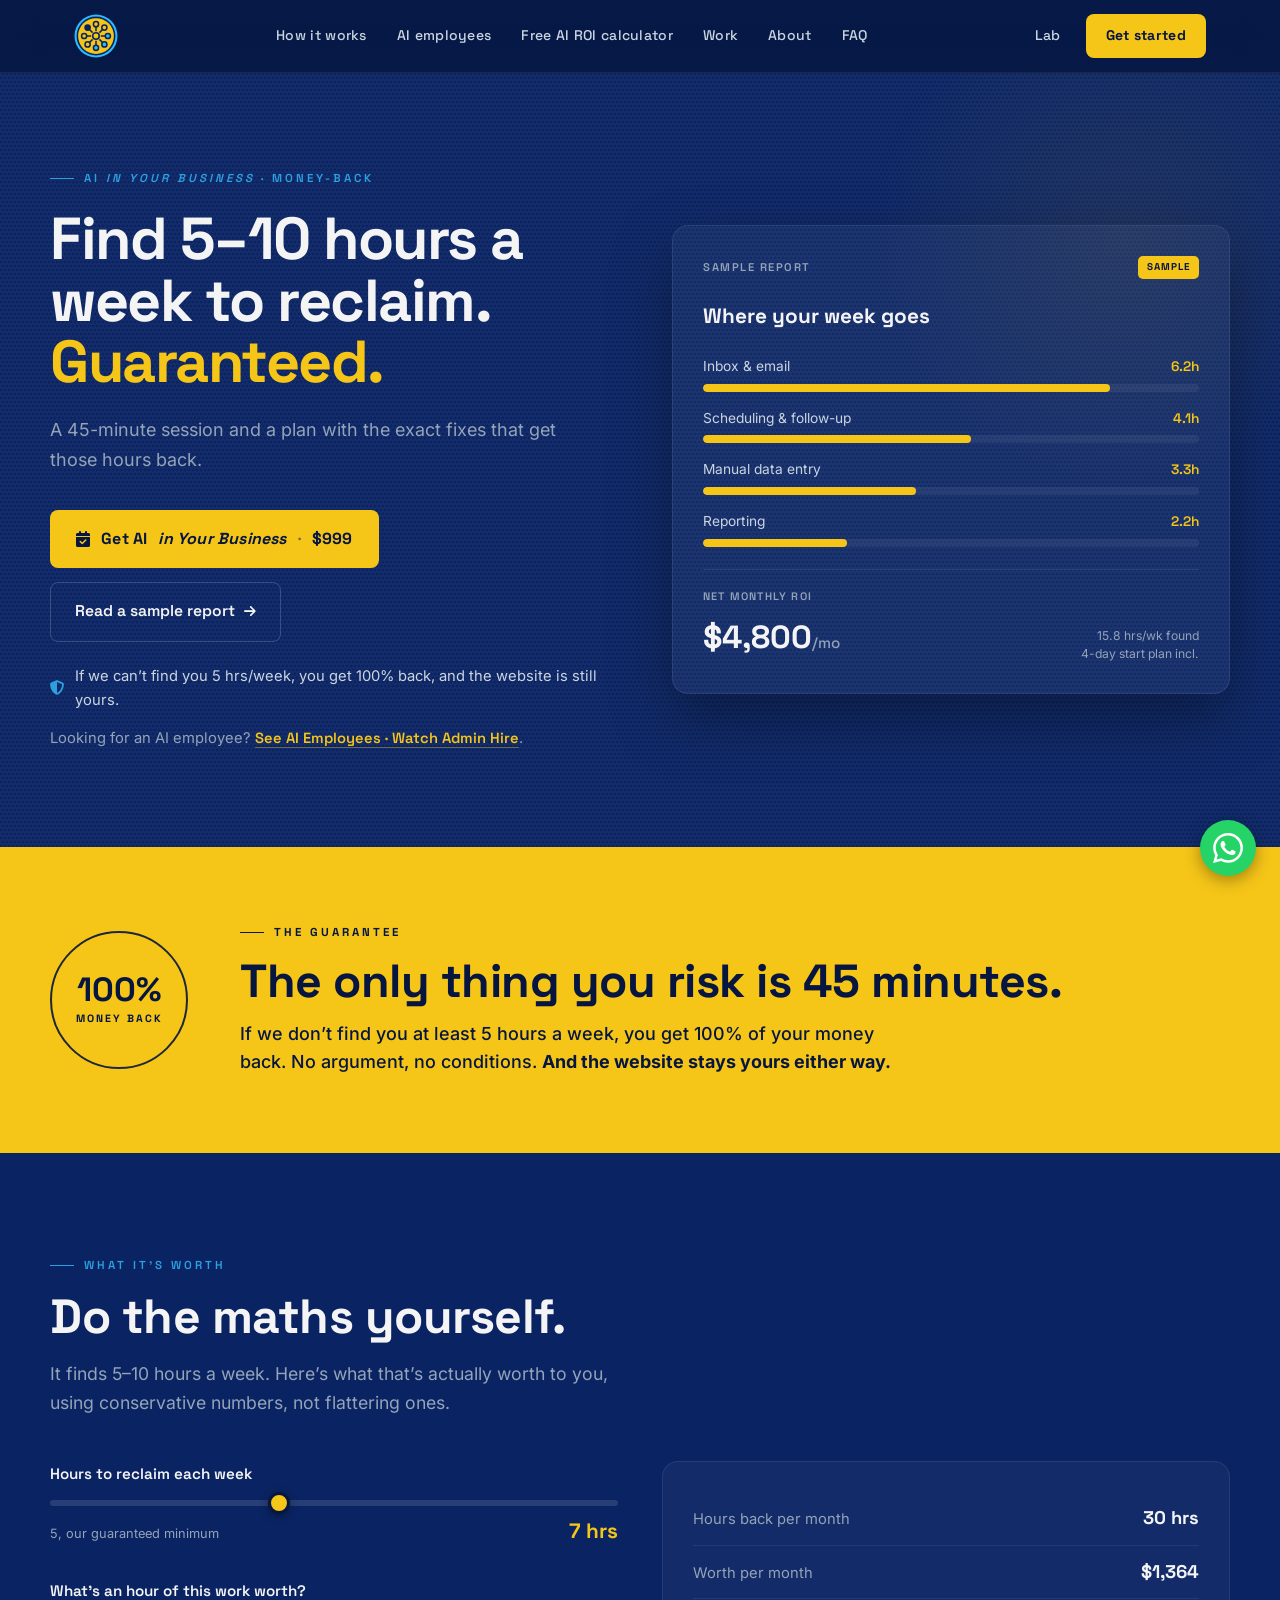
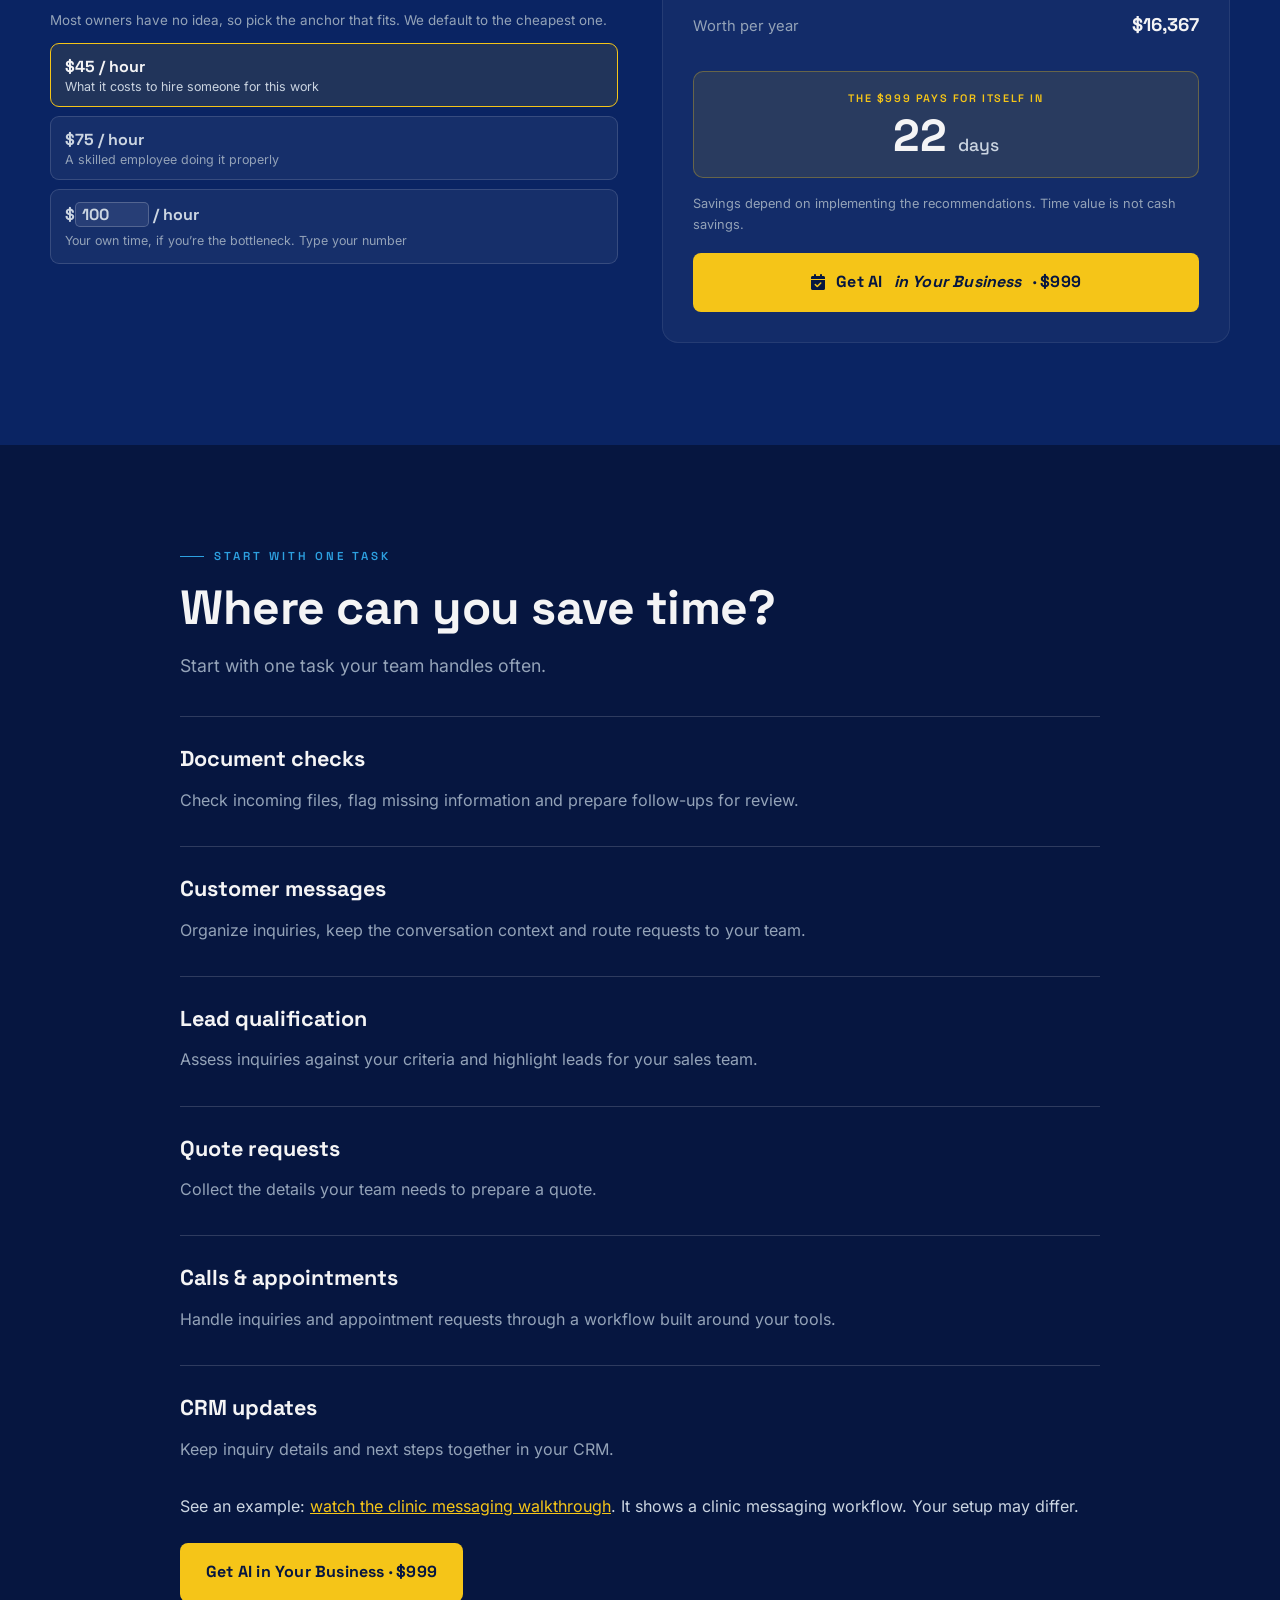
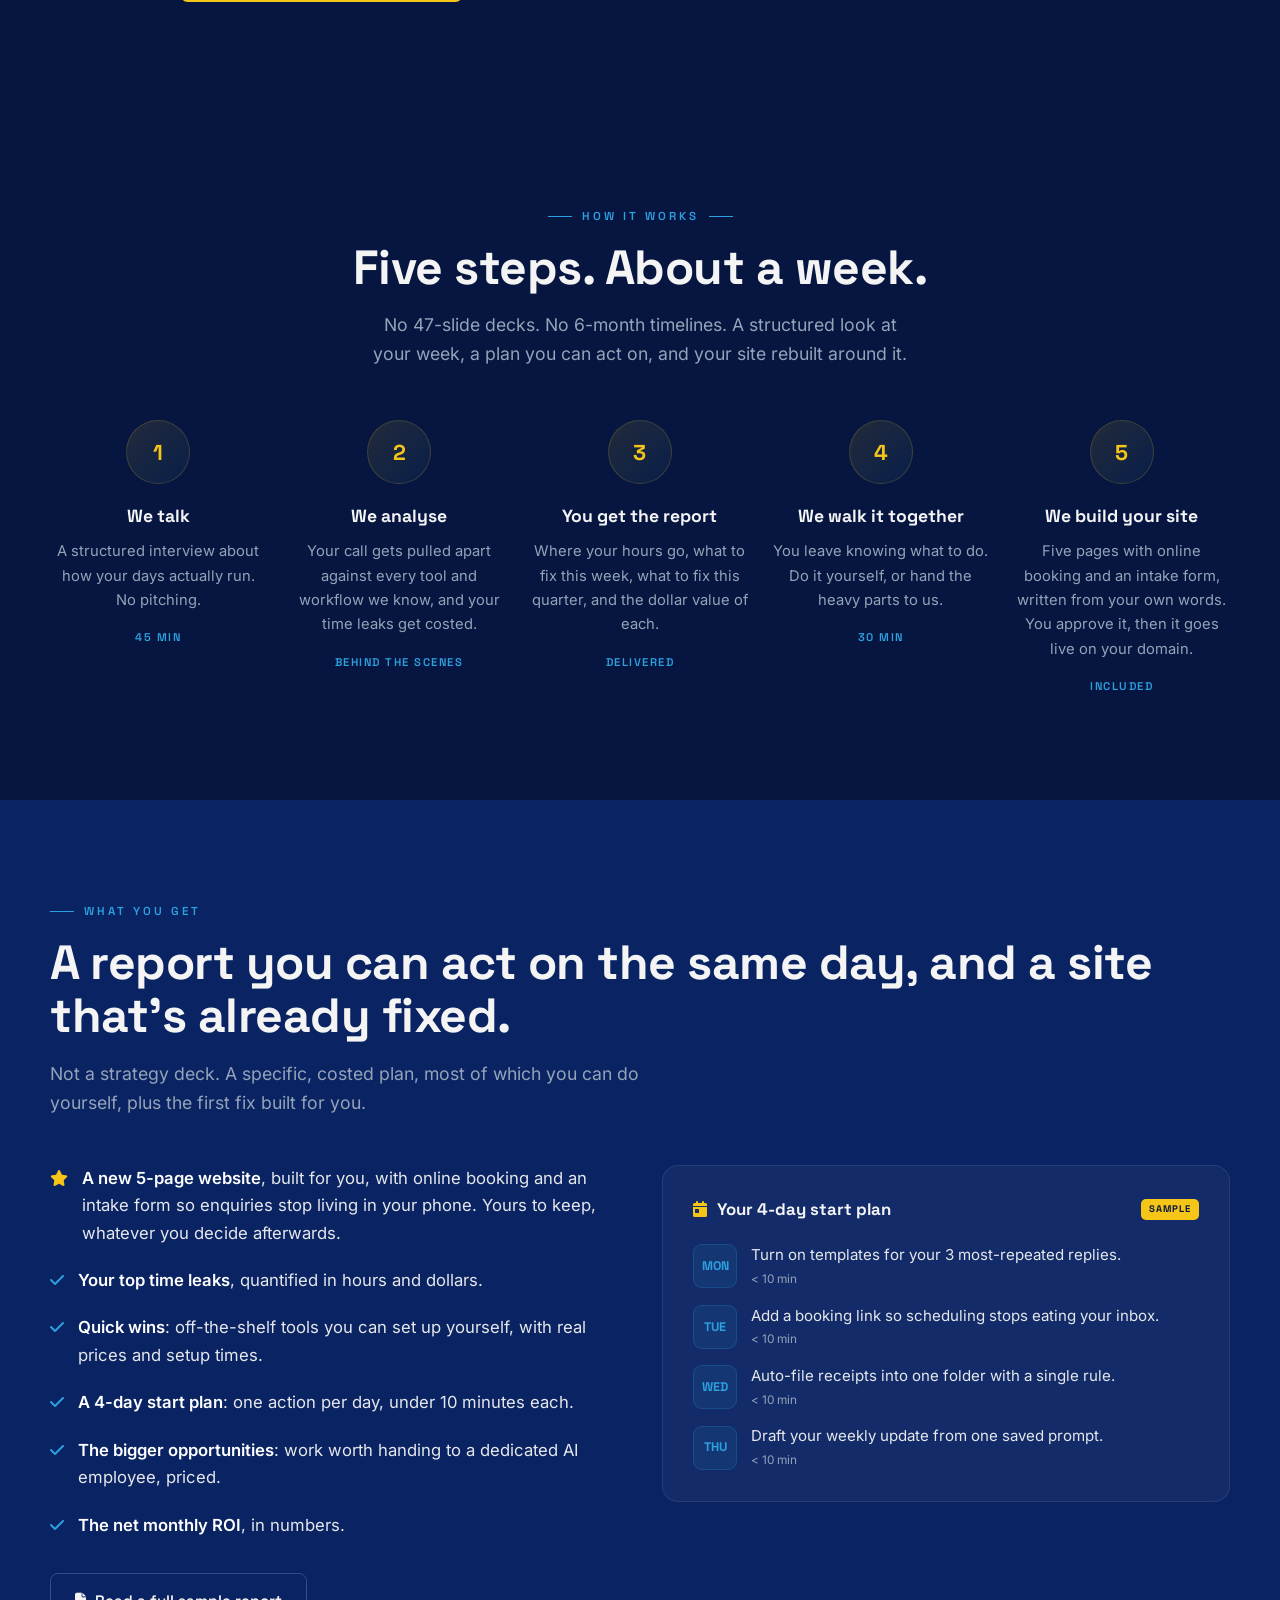
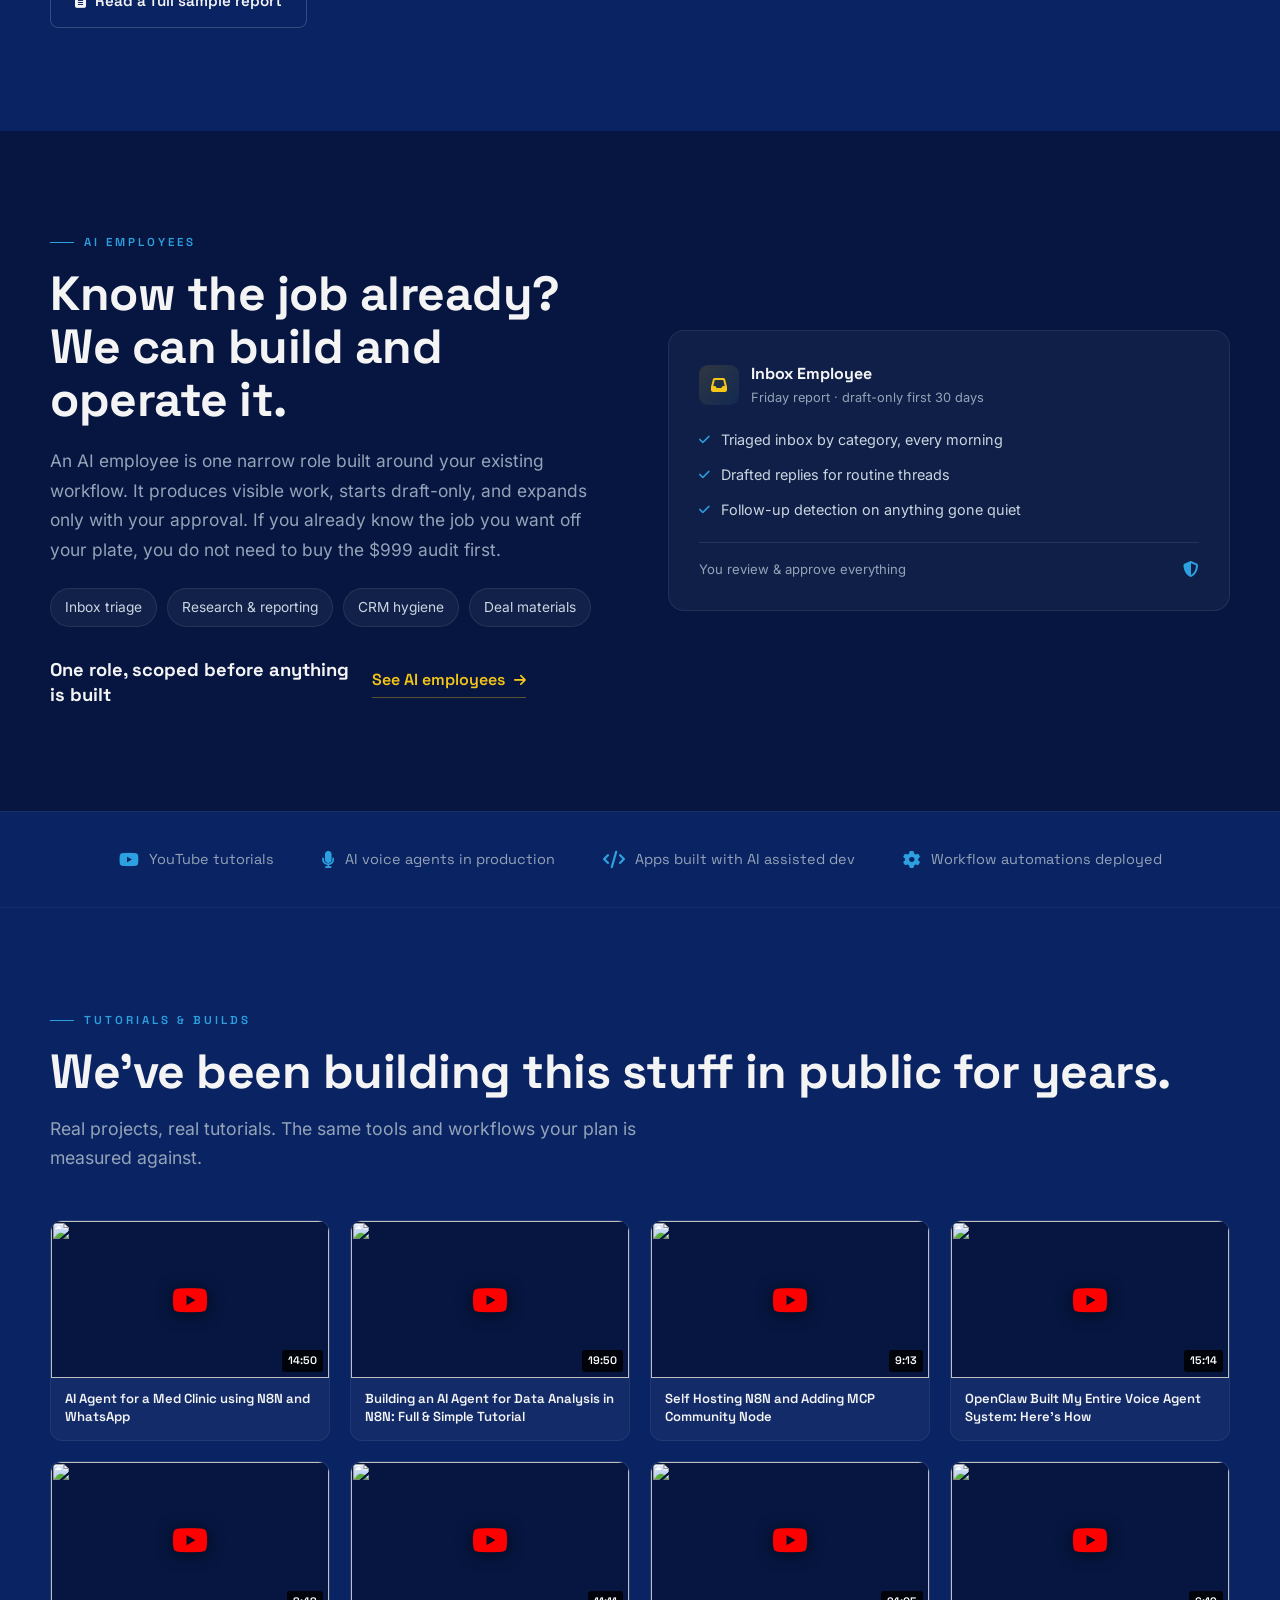
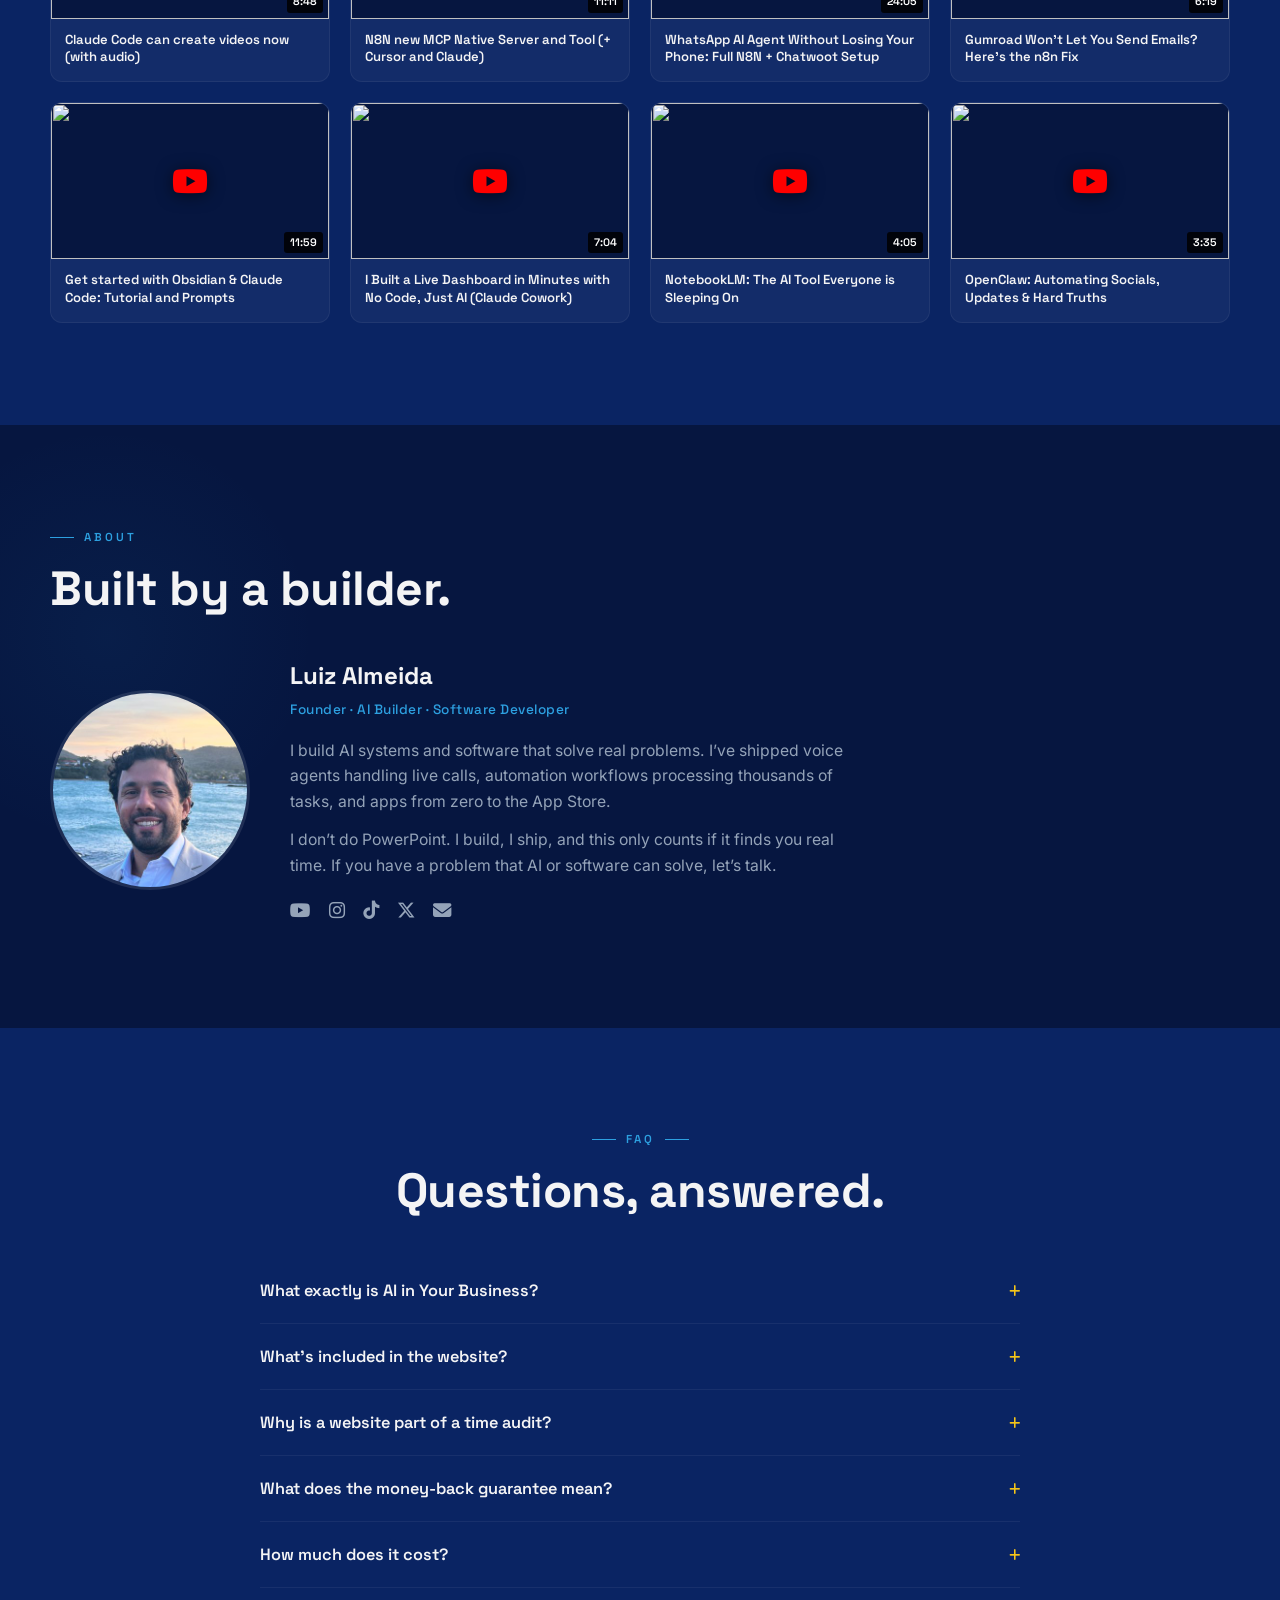
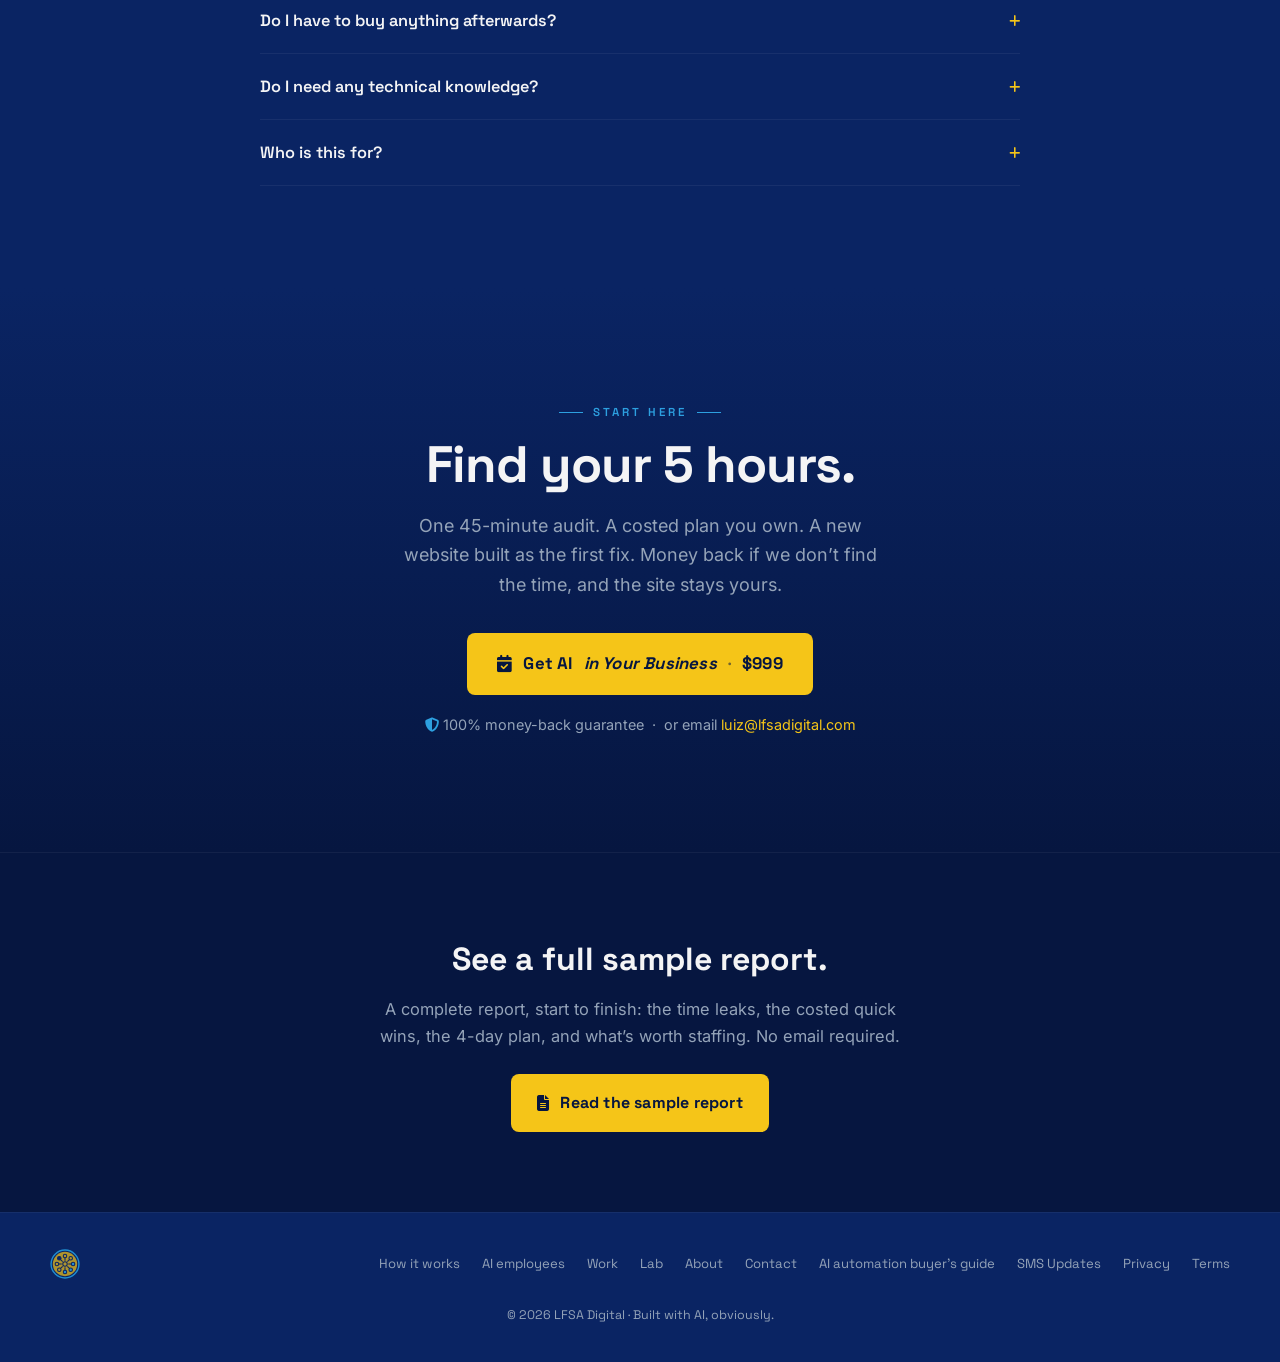
==== commit c00ef268: "Add six workflow examples to homepage" ====
--- a/index.html
+++ b/index.html
@@ -301,6 +301,24 @@
   </div>
 </section>
 
+<section id="workflow-answers" class="sec dark">
+  <div class="wrap" style="max-width:920px">
+    <div class="eyebrow"><span class="line"></span><span class="txt">Start with one task</span></div>
+    <h2 class="big">Where can you save time?</h2>
+    <p class="lede" style="margin-bottom:36px">Start with one task your team handles often.</p>
+    <div style="display:grid;gap:32px">
+<article style="border-top:1px solid rgba(255,255,255,.16);padding-top:24px"><h3 style="font-size:1.35rem;margin-bottom:10px">Document checks</h3><p style="color:var(--mute);line-height:1.7;max-width:720px">Check incoming files, flag missing information and prepare follow-ups for review.</p></article>
+<article style="border-top:1px solid rgba(255,255,255,.16);padding-top:24px"><h3 style="font-size:1.35rem;margin-bottom:10px">Customer messages</h3><p style="color:var(--mute);line-height:1.7;max-width:720px">Organize inquiries, keep the conversation context and route requests to your team.</p></article>
+<article style="border-top:1px solid rgba(255,255,255,.16);padding-top:24px"><h3 style="font-size:1.35rem;margin-bottom:10px">Lead qualification</h3><p style="color:var(--mute);line-height:1.7;max-width:720px">Assess inquiries against your criteria and highlight leads for your sales team.</p></article>
+<article style="border-top:1px solid rgba(255,255,255,.16);padding-top:24px"><h3 style="font-size:1.35rem;margin-bottom:10px">Quote requests</h3><p style="color:var(--mute);line-height:1.7;max-width:720px">Collect the details your team needs to prepare a quote.</p></article>
+<article style="border-top:1px solid rgba(255,255,255,.16);padding-top:24px"><h3 style="font-size:1.35rem;margin-bottom:10px">Calls &amp; appointments</h3><p style="color:var(--mute);line-height:1.7;max-width:720px">Handle inquiries and appointment requests through a workflow built around your tools.</p></article>
+<article style="border-top:1px solid rgba(255,255,255,.16);padding-top:24px"><h3 style="font-size:1.35rem;margin-bottom:10px">CRM updates</h3><p style="color:var(--mute);line-height:1.7;max-width:720px">Keep inquiry details and next steps together in your CRM.</p></article>
+    </div>
+    <p style="margin-top:30px;color:var(--text-2)">See an example: <a href="https://www.tella.tv/video/automating-clinic-dm-inquiries-with-ai-ctif" style="color:var(--gold);text-decoration:underline">watch the clinic messaging walkthrough</a>. It shows a clinic messaging workflow. Your setup may differ.</p>
+    <a class="btn-y" href="https://cal.com/luiz-almeida-xjku7w/lfsa-digital-ai-in-your-business" style="margin-top:24px">Get AI in Your Business · $999</a>
+  </div>
+</section>
+
 <section id="how" class="sec dark">
   <div class="wrap">
     <div style="text-align:center;margin-bottom:12px">
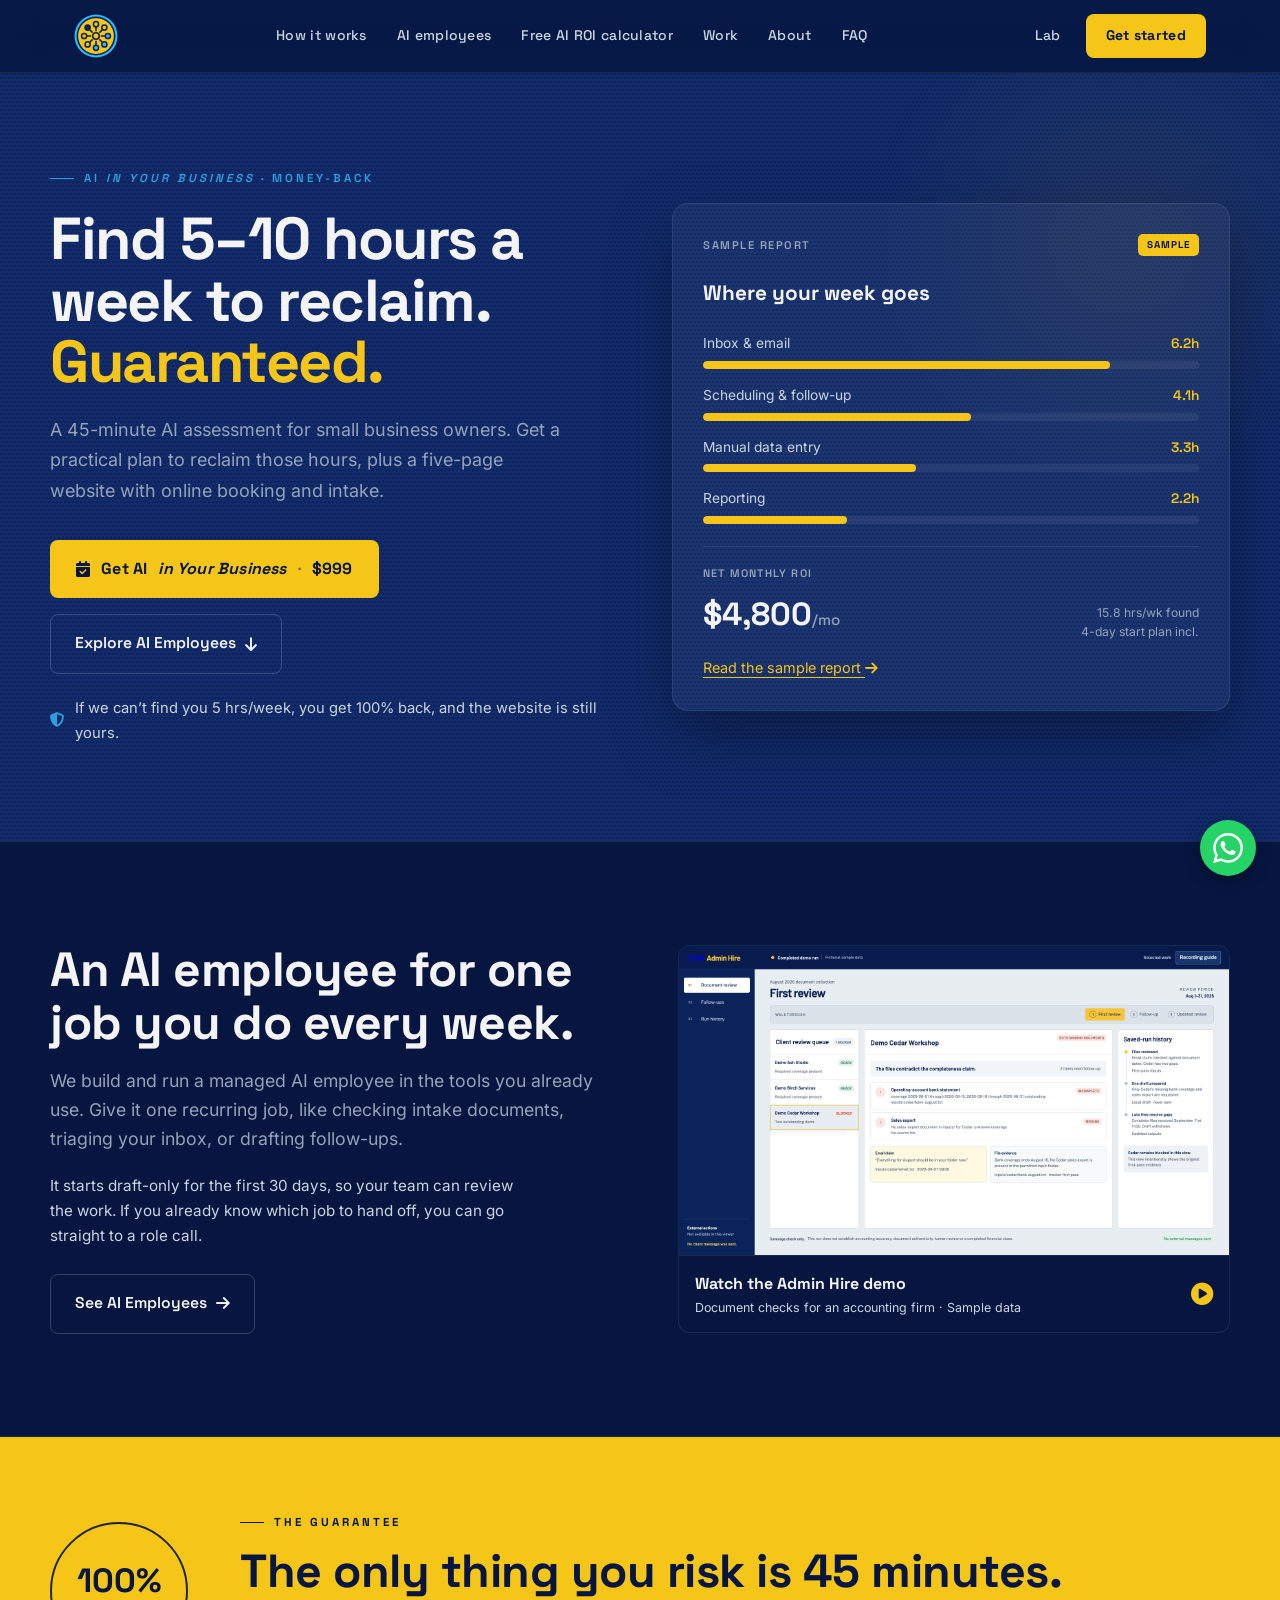
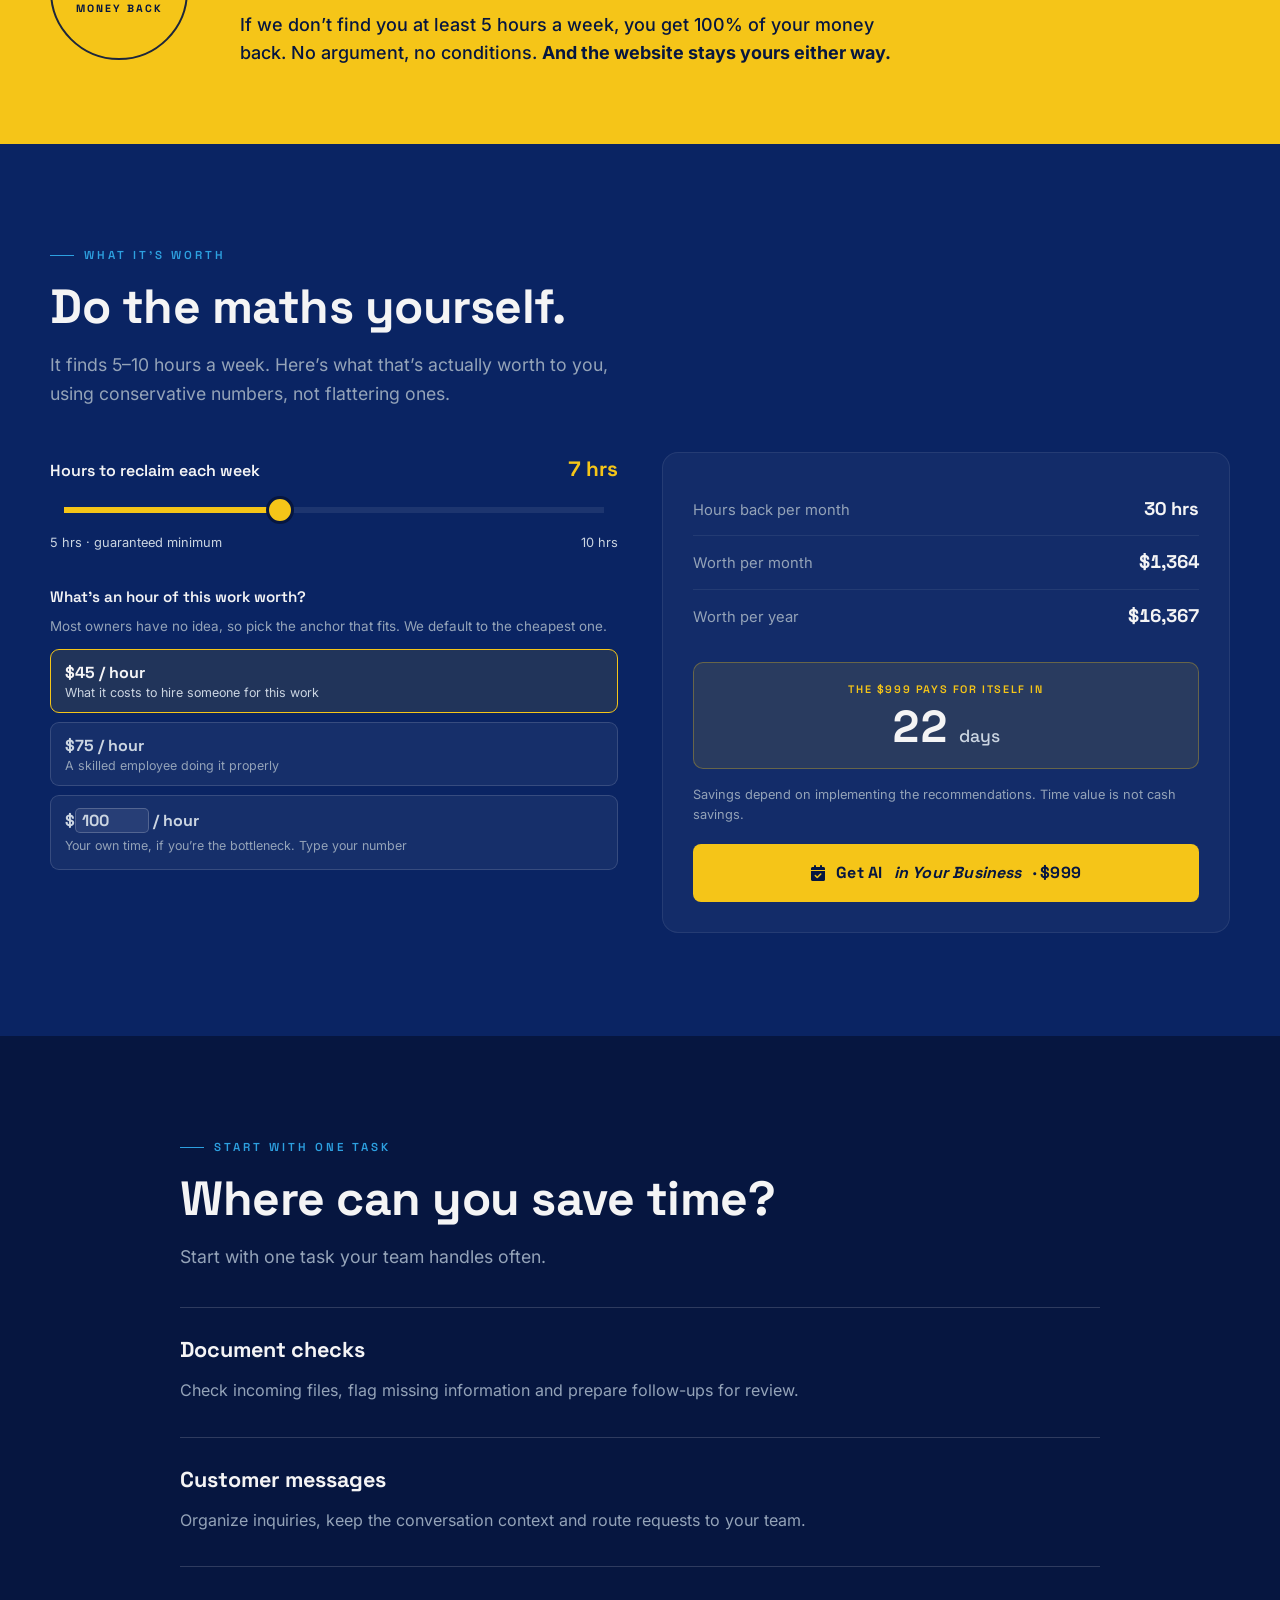
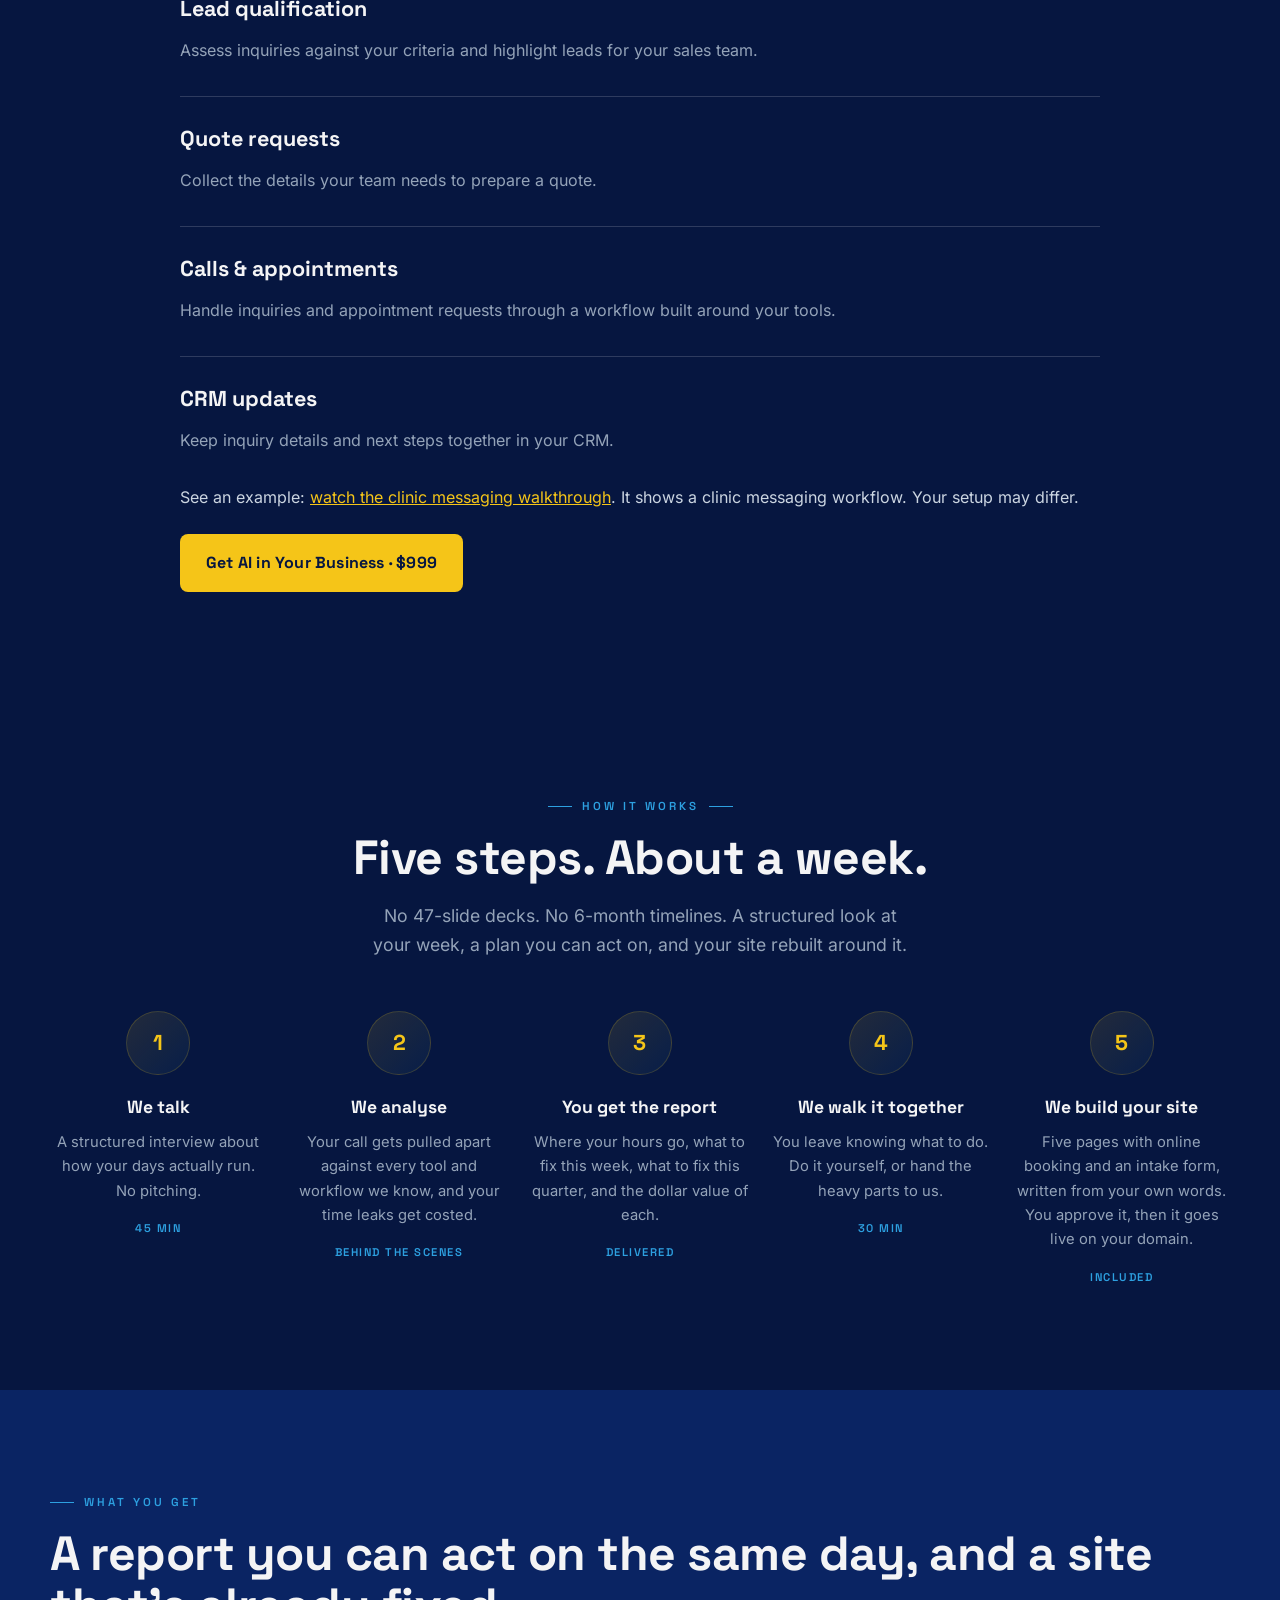
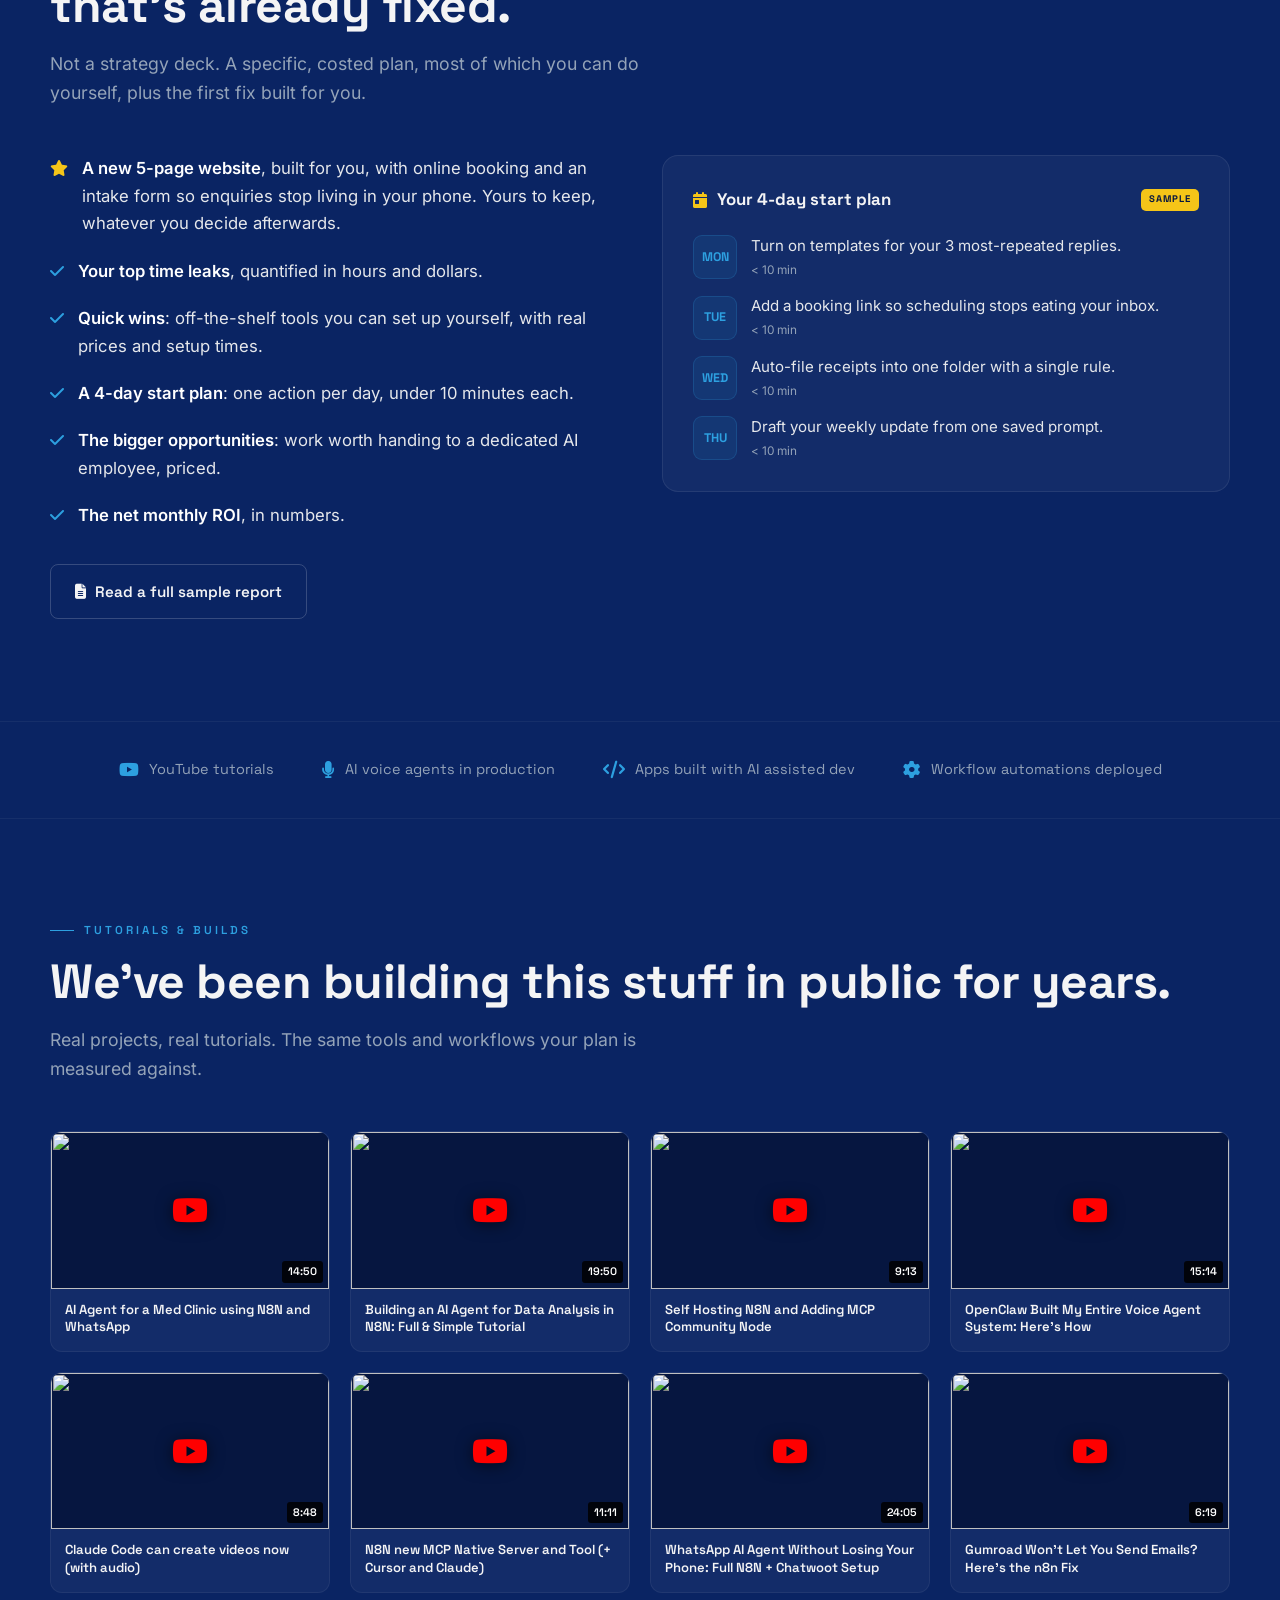
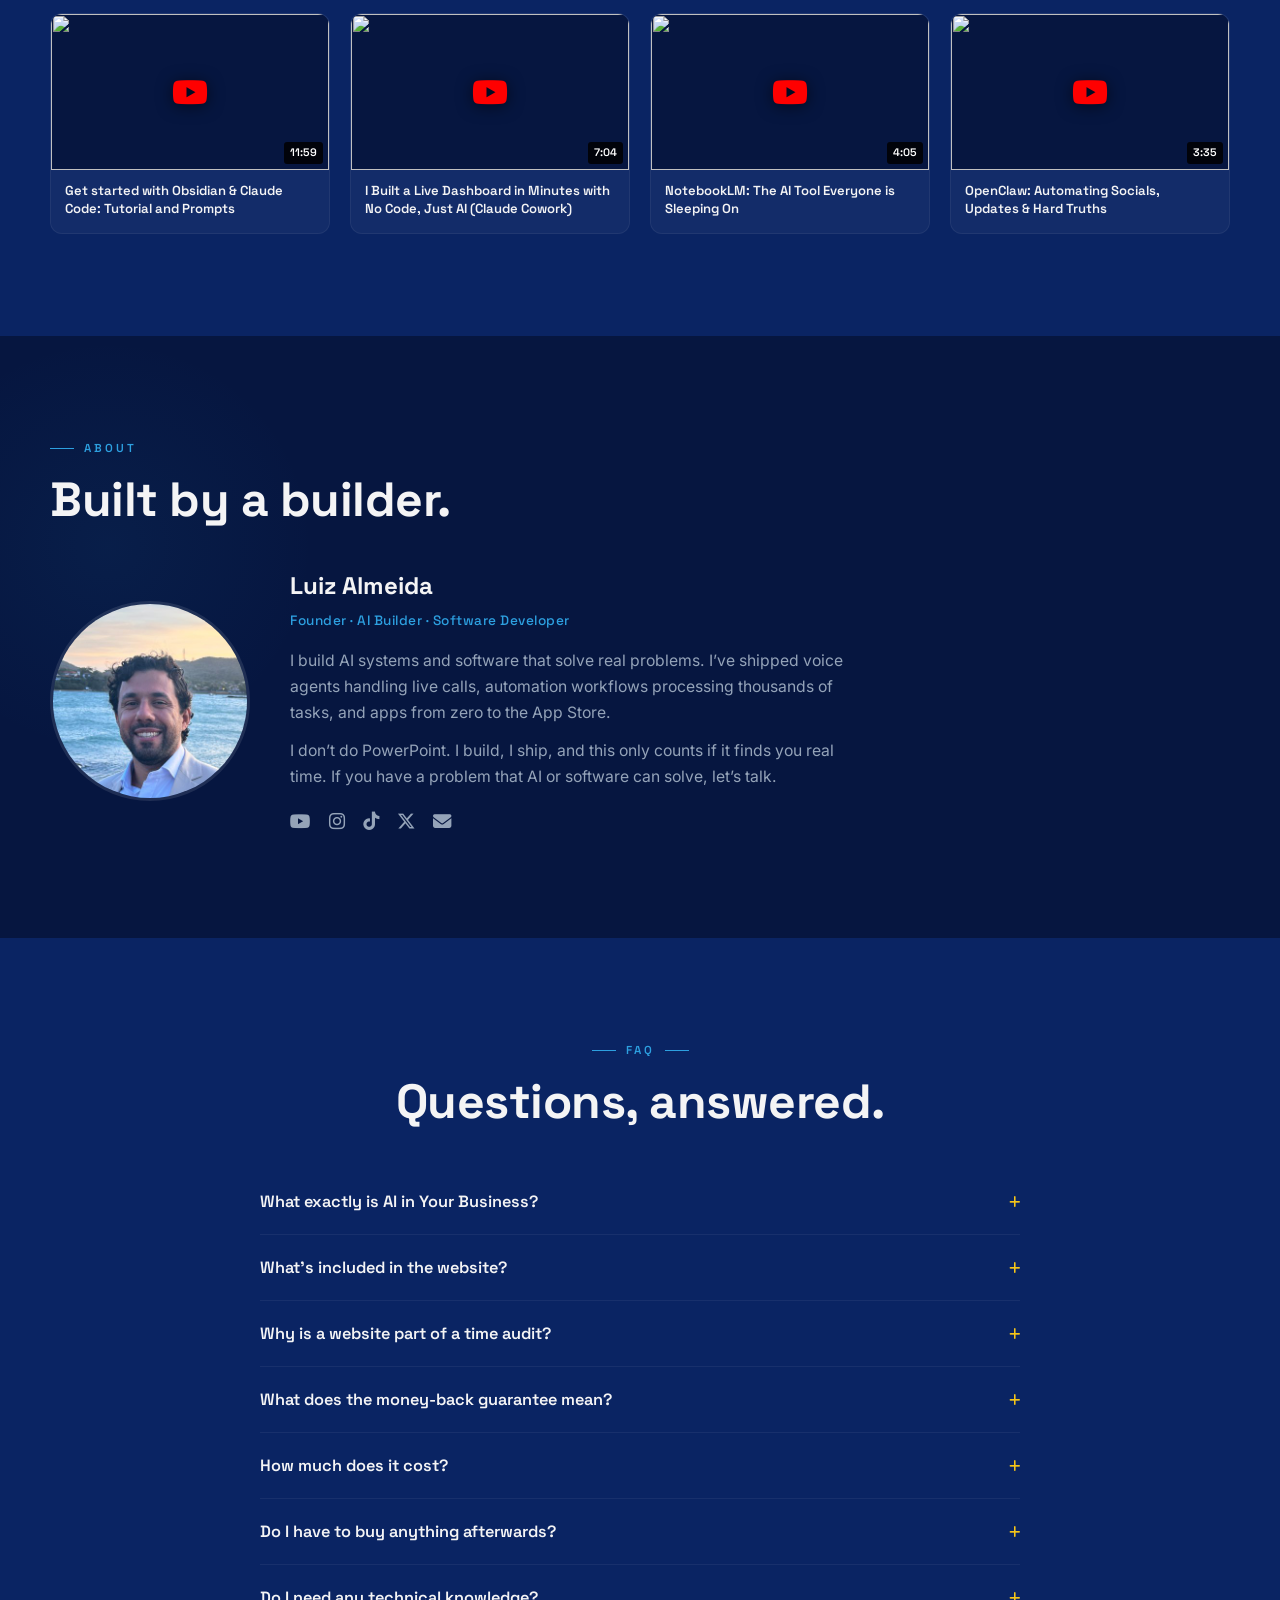
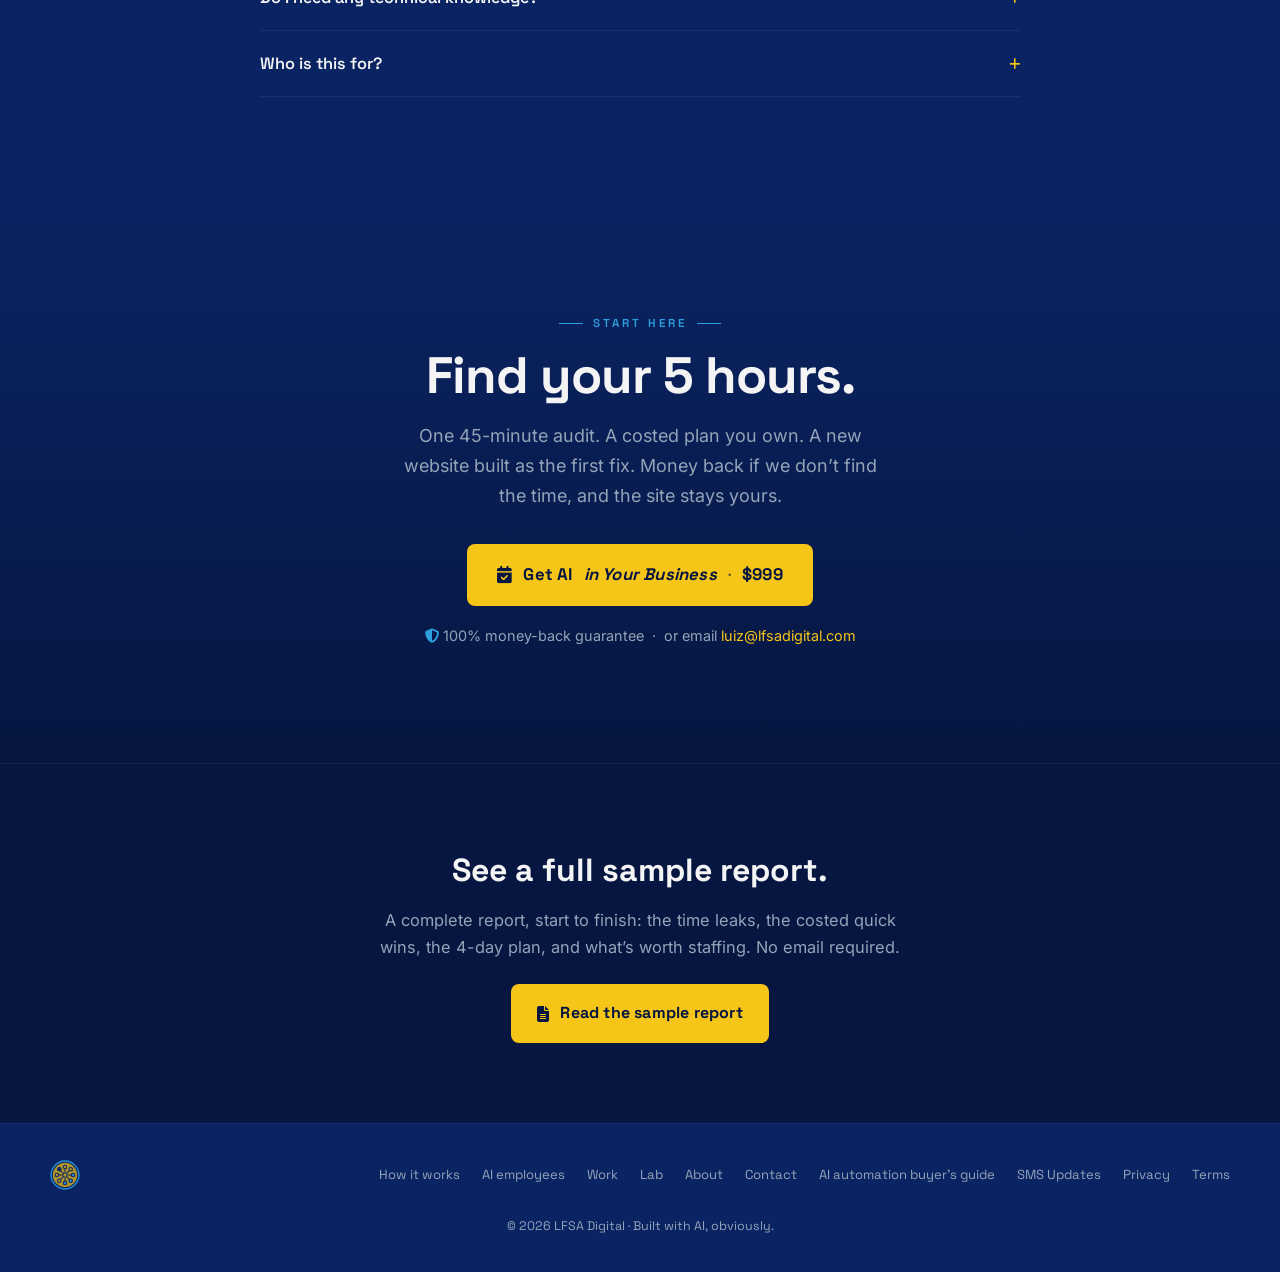
==== commit fdc35421: "Feature AI Employees and improve site interactions" ====
--- a/index.html
+++ b/index.html
@@ -4,7 +4,7 @@
 <meta charset="UTF-8">
 <meta name="viewport" content="width=device-width,initial-scale=1">
 <title>AI in Your Business: Find 5–10 Hours a Week | LFSA Digital</title>
-<meta name="description" content="Find 5–10 hours a week with a 45-minute session, an exact action plan, and a new 5-page website with booking and intake. Under 5 hours? You don't pay.">
+<meta name="description" content="Find 5–10 hours a week with a $999 AI assessment for small businesses. Already know the job? Explore managed AI employees for intake, inboxes, and follow-ups.">
 <meta property="og:title" content="AI in Your Business: Find 5–10 Hours a Week + a New Website, Guaranteed">
 <meta property="og:description" content="A 45-minute session, a plan with the exact fixes that get your hours back, and a new website with online booking built in. Money back if we can't find you 5 hours a week, and the site is yours either way.">
 <meta property="og:type" content="website">
@@ -89,7 +89,7 @@
 <link rel="stylesheet" href="tokens.css">
 <style>
 /* Page-specific styles only.
-   Tokens, the reset, page shell, focus ring, range thumb and the shared
+   Tokens, the reset, page shell, focus ring and the shared
    components (.wrap .sec .dark .card .btn-y .btn-outline .eyebrow .lede
    .pill .step-num .steps5) now come from tokens.css — see that file to
    change a brand value once instead of here in many places. */
@@ -161,23 +161,69 @@
 
 /* calculator */
 .calcwrap{display:grid;grid-template-columns:repeat(auto-fit,minmax(min(100%,300px),1fr));gap:clamp(28px,4vw,44px);align-items:start}
-input[type=range]{-webkit-appearance:none;appearance:none;width:100%;height:6px;border-radius:3px;background:rgba(255,255,255,.12);outline:none;margin:14px 0 6px}
-input[type=range]::-webkit-slider-thumb{-webkit-appearance:none;appearance:none;width:22px;height:22px;border-radius:var(--r-full);background:var(--gold);cursor:pointer;border:3px solid var(--deep);box-shadow:0 2px 8px rgba(0,0,0,.4)}
-input[type=range]::-moz-range-thumb{width:22px;height:22px;border-radius:var(--r-full);background:var(--gold);cursor:pointer;border:3px solid var(--deep)}
-.rate-btn{background:rgba(255,255,255,.05);border:1px solid rgba(255,255,255,.14);color:var(--text-2);border-radius:9px;padding:12px 14px;cursor:pointer;font-family:var(--font-body);text-align:left;transition:all .18s;width:100%}
+.hours-heading,.hours-limits{display:flex;justify-content:space-between;align-items:baseline;gap:12px}
+.hours-heading label{font-family:var(--font-display);font-weight:600}
+#c-hours-out{color:var(--gold);font-family:var(--font-display);font-size:1.3rem;font-weight:700;font-variant-numeric:tabular-nums;white-space:nowrap}
+.hours-limits{font-size:.8rem;color:var(--text-2)}
+.hours-limits span:last-child{text-align:right}
+#c-hours{
+  appearance:none;display:block;width:100%;height:44px;margin:2px 0 0;
+  background:linear-gradient(to right,var(--gold) var(--hours-progress,40%),var(--line) var(--hours-progress,40%)) center / calc(100% - 28px) 6px no-repeat;
+  border:0;border-radius:8px;cursor:ew-resize;touch-action:pan-y;
+  -webkit-tap-highlight-color:transparent;
+}
+#c-hours::-webkit-slider-runnable-track{height:6px;background:transparent}
+#c-hours::-moz-range-track{height:6px;background:transparent}
+#c-hours::-webkit-slider-thumb{appearance:none;width:28px;height:28px;margin-top:-11px;background:var(--gold);border:3px solid var(--deep);border-radius:50%}
+#c-hours::-moz-range-thumb{box-sizing:border-box;width:28px;height:28px;background:var(--gold);border:3px solid var(--deep);border-radius:50%}
+#c-hours:active::-webkit-slider-thumb{background:var(--gold-hover)}
+#c-hours:active::-moz-range-thumb{background:var(--gold-hover)}
+@media(forced-colors:active){
+  #c-hours{appearance:auto;background:transparent}
+}
+.rate-btn{background:rgba(255,255,255,.05);border:1px solid rgba(255,255,255,.14);color:var(--text-2);border-radius:9px;padding:12px 14px;cursor:pointer;font-family:var(--font-body);text-align:left;transition:background-color var(--t),border-color var(--t),color var(--t);width:100%}
 .rate-btn:hover{border-color:rgba(245,197,24,.4)}
 .rate-btn.on{background:var(--gold-tint);border-color:var(--gold);color:var(--text)}
 .rate-btn .rr{font-family:var(--font-display);font-weight:700;font-size:1rem;display:block}
-#rate-custom{cursor:text}
+#rate-custom{cursor:text;display:block}
 #c-custom{width:74px;background:rgba(255,255,255,.08);border:1px solid rgba(255,255,255,.2);border-radius:5px;color:inherit;font-family:var(--font-display);font-weight:700;font-size:1rem;padding:1px 6px;-moz-appearance:textfield;appearance:textfield}
 #c-custom::-webkit-outer-spin-button,#c-custom::-webkit-inner-spin-button{-webkit-appearance:none;margin:0}
-#c-custom:focus{outline:none;border-color:var(--gold);background:rgba(245,197,24,.12)}
+#c-custom:focus{border-color:var(--gold);background:rgba(245,197,24,.12)}
 #rate-custom.on #c-custom{border-color:rgba(245,197,24,.5)}
 .rate-btn .rd{font-size:.78rem;color:var(--mute);display:block;margin-top:2px}
 .rate-btn.on .rd{color:var(--text-2)}
 .outrow{display:flex;justify-content:space-between;align-items:baseline;gap:12px;padding:11px 0;border-bottom:1px solid var(--divide)}
 .outrow .ol{color:var(--mute);font-size:.92rem}
+.outrow .ov,#c-days{font-variant-numeric:tabular-nums}
 .outrow .ov{font-family:var(--font-display);font-weight:700;font-size:1.15rem}
+/* The second offer follows the hero and pairs the scope with a working demo. */
+.hero-actions,.employee-actions{display:flex;flex-wrap:wrap;align-items:center;gap:16px}
+.hero-actions .btn-outline:active,.employee-actions .btn-outline:active{background:var(--blue-tint)}
+.hero-sample{display:block;color:inherit}
+.hero-sample-link{display:inline-block;margin-top:15px;color:var(--gold);font-size:.9rem;text-decoration:underline;text-underline-offset:4px}
+.hero-sample:hover .hero-sample-link{color:var(--text)}
+#ai-employees-teaser{border-block:1px solid var(--line);scroll-margin-top:var(--nav-h)}
+.employee-layout{display:grid;grid-template-columns:minmax(0,1fr) minmax(0,1fr);gap:clamp(30px,6vw,80px);align-items:center}
+.employee-layout p{margin-bottom:20px}
+.employee-layout .employee-detail{color:var(--text-2);font-size:.95rem;max-width:47ch;margin-bottom:26px}
+.employee-demo{position:relative;isolation:isolate;display:block;overflow:hidden;border:1px solid var(--line);border-radius:var(--r-tile);background:var(--deep);color:var(--text)}
+.employee-demo:hover,.employee-demo:focus-visible{border-color:var(--gold);color:var(--text)}
+.employee-demo::after{
+  content:"";position:absolute;inset:0;pointer-events:none;border-radius:inherit;opacity:0;
+  background:radial-gradient(ellipse 280px 220px at var(--spot-x,50%) var(--spot-y,90%),rgba(245,197,24,.19),transparent 100%);
+  transition:opacity 180ms ease-out;
+}
+.employee-demo:focus-visible::after{opacity:1}
+@media(hover:hover) and (pointer:fine) and (prefers-reduced-motion:no-preference){
+  .employee-demo[data-spotlight]::after{opacity:1}
+}
+@media(prefers-reduced-motion:reduce){.employee-demo::after{transition:none}}
+.employee-demo img{display:block;width:100%;height:auto;aspect-ratio: 16 / 9;object-fit:cover;object-position:top}
+.employee-demo-caption{display:flex;align-items:center;justify-content:space-between;gap:12px;padding:14px 16px;border-top:1px solid var(--line)}
+.employee-demo-caption strong{font-family:var(--font-display)}
+.employee-demo-caption small{display:block;color:var(--text-2);font-size:.78rem}
+.employee-demo-caption i{color:var(--gold);font-size:1.4rem}
+@media(max-width:740px){.employee-layout{grid-template-columns:1fr}}
 </style>
 <noscript><style>
 /* Without JS the accordion can't open, so show every answer and drop the
@@ -217,15 +263,14 @@
     <div>
       <div class="eyebrow" style="margin-bottom:20px"><span class="line"></span><span class="txt">AI <em style="font-style:italic">in Your Business</em> · Money-back</span></div>
       <h1 style="font-size:clamp(2.3rem,5.4vw,3.7rem);font-weight:700;line-height:1.04;letter-spacing:-1.5px;margin-bottom:22px">Find 5&ndash;10 hours a week to reclaim. <span style="color:var(--gold)">Guaranteed.</span></h1>
-      <p style="color:var(--mute);font-size:clamp(1.02rem,1.4vw,1.18rem);line-height:1.7;margin-bottom:34px;max-width:520px">A 45-minute session and a plan with the exact fixes that get those hours back.</p>
-      <div style="display:flex;gap:14px;flex-wrap:wrap;align-items:center">
+      <p style="color:var(--mute);font-size:clamp(1.02rem,1.4vw,1.18rem);line-height:1.7;margin-bottom:34px;max-width:520px">A 45-minute AI assessment for small business owners. Get a practical plan to reclaim those hours, plus a five-page website with online booking and intake.</p>
+      <div class="hero-actions">
         <a class="btn-y" href="https://cal.com/luiz-almeida-xjku7w/lfsa-digital-ai-in-your-business" target="_blank" rel="noopener"><i class="fa-solid fa-calendar-check"></i> Get AI <em style="font-style:italic;font-weight:inherit">in Your Business</em> <span style="opacity:.55;font-weight:500">·</span> $999</a>
-        <a class="btn-outline" href="/report.html">Read a sample report <i class="fa-solid fa-arrow-right" style="font-size:.85em"></i></a>
+        <a class="btn-outline" href="#ai-employees-teaser">Explore AI Employees <i class="fa-solid fa-arrow-down" aria-hidden="true"></i></a>
       </div>
       <div style="display:flex;align-items:center;gap:10px;margin-top:22px;color:var(--text-2);font-size:.92rem"><i class="fa-solid fa-shield-halved" style="color:var(--blue)"></i> If we can&rsquo;t find you 5 hrs/week, you get 100% back, and the website is still yours.</div>
-      <p style="color:var(--mute);font-size:.92rem;margin-top:14px">Looking for an AI employee? <a href="/ai-employees" style="font-family:var(--font-display);font-weight:600;border-bottom:1px solid rgba(245,197,24,.4)">See AI Employees · Watch Admin Hire</a>.</p>
-    </div>
-    <div class="card" style="box-shadow:0 24px 60px rgba(0,0,0,.35)">
+    </div>
+    <a class="card hero-sample" href="/report.html" aria-label="Read the sample AI assessment report" style="box-shadow:0 24px 60px rgba(0,0,0,.35)">
       <div style="display:flex;align-items:center;justify-content:space-between;margin-bottom:20px">
         <span class="gk" style="font-size:.7rem;font-weight:600;letter-spacing:1.5px;text-transform:uppercase;color:var(--mute)">Sample Report</span>
         <span class="gk" style="font-size:.62rem;font-weight:700;letter-spacing:1px;color:var(--deep);background:var(--gold);padding:3px 9px;border-radius:5px">SAMPLE</span>
@@ -242,7 +287,28 @@
         <div><div class="gk" style="font-size:.68rem;font-weight:600;letter-spacing:1.2px;color:var(--mute);margin-bottom:5px">NET MONTHLY ROI</div><div class="gk" style="font-size:2rem;font-weight:700">$4,800<span style="font-size:.95rem;font-weight:500;color:var(--mute)">/mo</span></div></div>
         <div style="font-size:.76rem;color:var(--mute);text-align:right;line-height:1.5">15.8 hrs/wk found<br>4-day start plan incl.</div>
       </div>
-    </div>
+      <span class="hero-sample-link">Read the sample report <i class="fa-solid fa-arrow-right" aria-hidden="true"></i></span>
+    </a>
+  </div>
+</section>
+
+<section id="ai-employees-teaser" class="sec dark" tabindex="-1" aria-labelledby="employee-title">
+  <div class="wrap employee-layout">
+    <div>
+      <h2 id="employee-title" class="big">An AI employee for one job you do every week.</h2>
+      <p class="lede">We build and run a managed AI employee in the tools you already use. Give it one recurring job, like checking intake documents, triaging your inbox, or drafting follow-ups.</p>
+      <p class="employee-detail">It starts draft-only for the first 30 days, so your team can review the work. If you already know which job to hand off, you can go straight to a role call.</p>
+      <div class="employee-actions">
+        <a href="/ai-employees" class="btn-outline">See AI Employees <i class="fa-solid fa-arrow-right" aria-hidden="true"></i></a>
+      </div>
+    </div>
+    <a class="employee-demo" href="https://www.tella.tv/video/ai-admin-agent-for-accounting-firms-3xck" target="_blank" rel="noopener">
+      <img src="/work/assets/admin-first-review.png" alt="" width="1600" height="900" loading="lazy" decoding="async">
+      <span class="employee-demo-caption">
+        <span><strong>Watch the Admin Hire demo</strong><small>Document checks for an accounting firm · Sample data</small></span>
+        <i class="fa-solid fa-circle-play" aria-hidden="true"></i>
+      </span>
+    </a>
   </div>
 </section>
 
@@ -267,22 +333,25 @@
     <p class="lede" style="margin-bottom:44px">It finds 5&ndash;10 hours a week. Here&rsquo;s what that&rsquo;s actually worth to you, using conservative numbers, not flattering ones.</p>
     <div class="calcwrap">
       <div>
-        <label for="c-hours" class="gk" style="font-size:.95rem;font-weight:600;display:block">Hours to reclaim each week</label>
-        <input type="range" id="c-hours" min="5" max="10" step="0.5" value="7" aria-describedby="c-hours-out">
-        <div style="display:flex;justify-content:space-between;align-items:baseline">
-          <span style="color:var(--mute);font-size:.8rem">5, our guaranteed minimum</span>
-          <span id="c-hours-out" class="gk" style="color:var(--gold);font-weight:700;font-size:1.3rem">7 hrs</span>
+        <div class="hours-heading">
+          <label for="c-hours">Hours to reclaim each week</label>
+          <span id="c-hours-out" aria-hidden="true">7 hrs</span>
+        </div>
+        <input type="range" id="c-hours" min="5" max="10" step="0.1" value="7" aria-valuetext="7 hours per week" aria-describedby="c-hours-min">
+        <div class="hours-limits">
+          <span id="c-hours-min">5 hrs · guaranteed minimum</span>
+          <span>10 hrs</span>
         </div>
 
         <div class="gk" style="font-size:.95rem;font-weight:600;margin:30px 0 6px">What&rsquo;s an hour of this work worth?</div>
         <p style="color:var(--mute);font-size:.84rem;margin-bottom:12px">Most owners have no idea, so pick the anchor that fits. We default to the cheapest one.</p>
         <div style="display:flex;flex-direction:column;gap:9px">
-          <button type="button" class="rate-btn on" data-rate="45"><span class="rr">$45 / hour</span><span class="rd">What it costs to hire someone for this work</span></button>
-          <button type="button" class="rate-btn" data-rate="75"><span class="rr">$75 / hour</span><span class="rd">A skilled employee doing it properly</span></button>
-          <div class="rate-btn" id="rate-custom" tabindex="0" role="button" aria-label="Use your own hourly value">
-            <span class="rr">$<input type="number" id="c-custom" value="100" min="1" max="9999" step="5" aria-label="Your hourly value in dollars"> / hour</span>
+          <button type="button" class="rate-btn on" data-rate="45" aria-pressed="true"><span class="rr">$45 / hour</span><span class="rd">What it costs to hire someone for this work</span></button>
+          <button type="button" class="rate-btn" data-rate="75" aria-pressed="false"><span class="rr">$75 / hour</span><span class="rd">A skilled employee doing it properly</span></button>
+          <label class="rate-btn" id="rate-custom">
+            <span class="rr">$<input type="number" id="c-custom" value="100" min="1" max="9999" step="1" inputmode="numeric" aria-label="Your hourly value in dollars"> / hour</span>
             <span class="rd">Your own time, if you&rsquo;re the bottleneck. Type your number</span>
-          </div>
+          </label>
         </div>
       </div>
 
@@ -362,33 +431,6 @@
           <div style="display:flex;gap:14px;align-items:center"><span class="gk" style="flex-shrink:0;width:44px;height:44px;border-radius:9px;background:rgba(45,160,224,.1);border:1px solid rgba(45,160,224,.2);display:flex;align-items:center;justify-content:center;font-weight:700;font-size:.78rem;color:var(--blue)">THU</span><div><div style="font-size:.94rem;color:var(--body)">Draft your weekly update from one saved prompt.</div><div style="font-size:.74rem;color:var(--mute);margin-top:2px">&lt; 10 min</div></div></div>
         </div>
       </div>
-    </div>
-  </div>
-</section>
-
-<section id="ai-employees-teaser" class="sec dark">
-  <div class="wrap" style="display:grid;grid-template-columns:repeat(auto-fit,minmax(min(100%,300px),1fr));gap:clamp(32px,5vw,56px);align-items:center">
-    <div>
-      <div class="eyebrow"><span class="line"></span><span class="txt">AI employees</span></div>
-      <h2 class="big" style="margin-bottom:20px">Know the job already? We can build and operate it.</h2>
-      <p style="color:var(--mute);font-size:1.08rem;line-height:1.7;margin-bottom:24px;max-width:540px">An AI employee is one narrow role built around your existing workflow. It produces visible work, starts draft-only, and expands only with your approval. If you already know the job you want off your plate, you do not need to buy the $999 audit first.</p>
-      <div style="display:flex;flex-wrap:wrap;gap:10px;margin-bottom:30px">
-        <span class="pill">Inbox triage</span><span class="pill">Research &amp; reporting</span><span class="pill">CRM hygiene</span><span class="pill">Deal materials</span>
-      </div>
-      <div style="display:flex;align-items:center;gap:22px;flex-wrap:wrap">
-        <div class="gk" style="font-size:1.15rem;font-weight:700;line-height:1.4;max-width:300px">One role, scoped before anything is built</div>
-        <a href="/ai-employees" class="gk" style="display:inline-flex;align-items:center;gap:9px;color:var(--gold);font-weight:600;font-size:1rem;border-bottom:1px solid rgba(245,197,24,.35);padding-bottom:3px">See AI employees <i class="fa-solid fa-arrow-right" style="font-size:.85em" aria-hidden="true"></i></a>
-      </div>
-    </div>
-    <div class="card">
-      <div style="display:flex;align-items:center;gap:12px;margin-bottom:20px"><span style="width:40px;height:40px;border-radius:9px;background:linear-gradient(135deg,rgba(245,197,24,.14),rgba(45,160,224,.08));display:flex;align-items:center;justify-content:center;color:var(--gold)"><i class="fa-solid fa-inbox"></i></span><div><div class="gk" style="font-weight:700;font-size:1rem">Inbox Employee</div><div style="font-size:.8rem;color:var(--mute)">Friday report · draft-only first 30 days</div></div></div>
-      <div style="display:flex;flex-direction:column;gap:11px">
-        <div style="display:flex;gap:11px;align-items:center;font-size:.9rem;color:var(--text-2)"><i class="fa-solid fa-check" style="color:var(--blue);font-size:.85em"></i> Triaged inbox by category, every morning</div>
-        <div style="display:flex;gap:11px;align-items:center;font-size:.9rem;color:var(--text-2)"><i class="fa-solid fa-check" style="color:var(--blue);font-size:.85em"></i> Drafted replies for routine threads</div>
-        <div style="display:flex;gap:11px;align-items:center;font-size:.9rem;color:var(--text-2)"><i class="fa-solid fa-check" style="color:var(--blue);font-size:.85em"></i> Follow-up detection on anything gone quiet</div>
-      </div>
-      <div style="height:1px;background:rgba(255,255,255,.09);margin:20px 0 16px"></div>
-      <div style="display:flex;align-items:center;justify-content:space-between"><span style="font-size:.82rem;color:var(--mute)">You review &amp; approve everything</span><i class="fa-solid fa-shield-halved" style="color:var(--blue)"></i></div>
     </div>
   </div>
 </section>
@@ -590,20 +632,46 @@
 });
 });
 
+const demo = document.querySelector('.employee-demo');
+const canTrackPointer = window.matchMedia('(hover: hover) and (pointer: fine) and (prefers-reduced-motion: no-preference)');
+let spotlightFrame = 0;
+demo.addEventListener('pointermove', (event) => {
+  if (!canTrackPointer.matches || event.pointerType === 'touch') return;
+  cancelAnimationFrame(spotlightFrame);
+  spotlightFrame = requestAnimationFrame(() => {
+    const bounds = demo.getBoundingClientRect();
+    demo.style.setProperty('--spot-x', (event.clientX - bounds.left) + 'px');
+    demo.style.setProperty('--spot-y', (event.clientY - bounds.top) + 'px');
+    demo.setAttribute('data-spotlight', '');
+  });
+});
+demo.addEventListener('pointerleave', () => {
+  cancelAnimationFrame(spotlightFrame);
+  demo.removeAttribute('data-spotlight');
+  demo.style.removeProperty('--spot-x');
+  demo.style.removeProperty('--spot-y');
+});
+
 var hoursEl=document.getElementById('c-hours'),customEl=document.getElementById('c-custom'),customBox=document.getElementById('rate-custom'),rate=45;
 function calc(){
 var h=parseFloat(hoursEl.value);
 var hm=h*4.33, vm=hm*rate, vy=vm*12, perDay=vm/30, days=Math.max(1,Math.round(999/perDay));
 var fmt=function(n){return '$'+Math.round(n).toLocaleString('en-US');};
-document.getElementById('c-hours-out').textContent=(h%1===0?h:h.toFixed(1))+' hrs';
+hoursEl.style.setProperty('--hours-progress', ((h - Number(hoursEl.min)) / (Number(hoursEl.max) - Number(hoursEl.min))) * 100 + '%');
+hoursEl.setAttribute('aria-valuetext', h + ' hours per week');
+document.getElementById('c-hours-out').textContent=h+' hrs';
 document.getElementById('c-hm').textContent=Math.round(hm)+' hrs';
 document.getElementById('c-vm').textContent=fmt(vm);
 document.getElementById('c-vy').textContent=fmt(vy);
 document.getElementById('c-days').textContent=days;
 }
 function pick(el,r){
-document.querySelectorAll('.rate-btn').forEach(function(x){x.classList.remove('on');});
-el.classList.add('on');rate=r;calc();
+document.querySelectorAll('.rate-btn').forEach(function(choice){
+var active=choice===el;
+choice.classList.toggle('on',active);
+if(choice.tagName==='BUTTON'){choice.setAttribute('aria-pressed',String(active));}
+});
+rate=r;calc();
 }
 hoursEl.addEventListener('input',calc);
 document.querySelectorAll('button.rate-btn').forEach(function(b){
@@ -615,11 +683,9 @@
 if(v>9999){v=9999;customEl.value=9999;}
 pick(customBox,v);
 }
-customBox.addEventListener('click',useCustom);
-customBox.addEventListener('keydown',function(e){if(e.key==='Enter'||e.key===' '){e.preventDefault();customEl.focus();useCustom();}});
 customEl.addEventListener('input',useCustom);
 customEl.addEventListener('focus',useCustom);
-customEl.addEventListener('click',function(e){e.stopPropagation();useCustom();});
+customEl.addEventListener('click',useCustom);
 customEl.addEventListener('blur',function(){var v=parseFloat(customEl.value);if(!v||v<1){customEl.value=100;useCustom();}});
 calc();
 
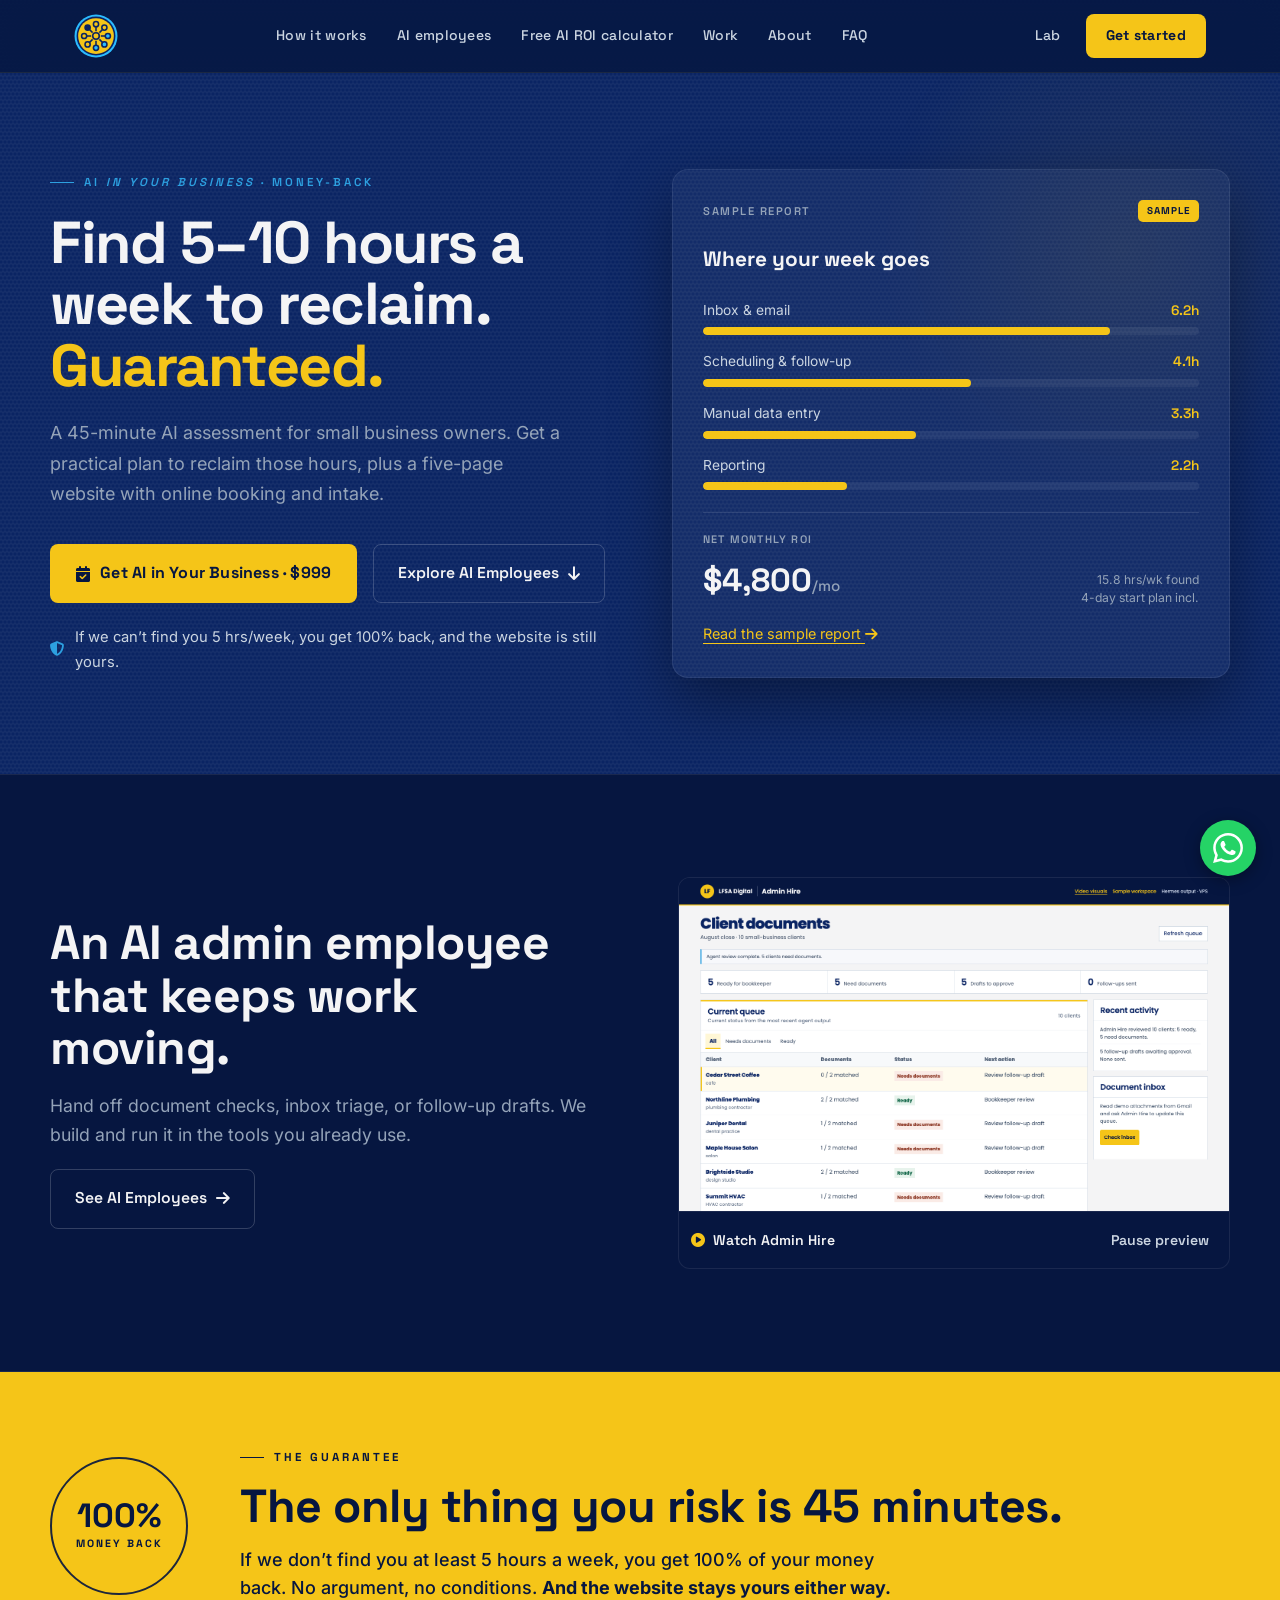
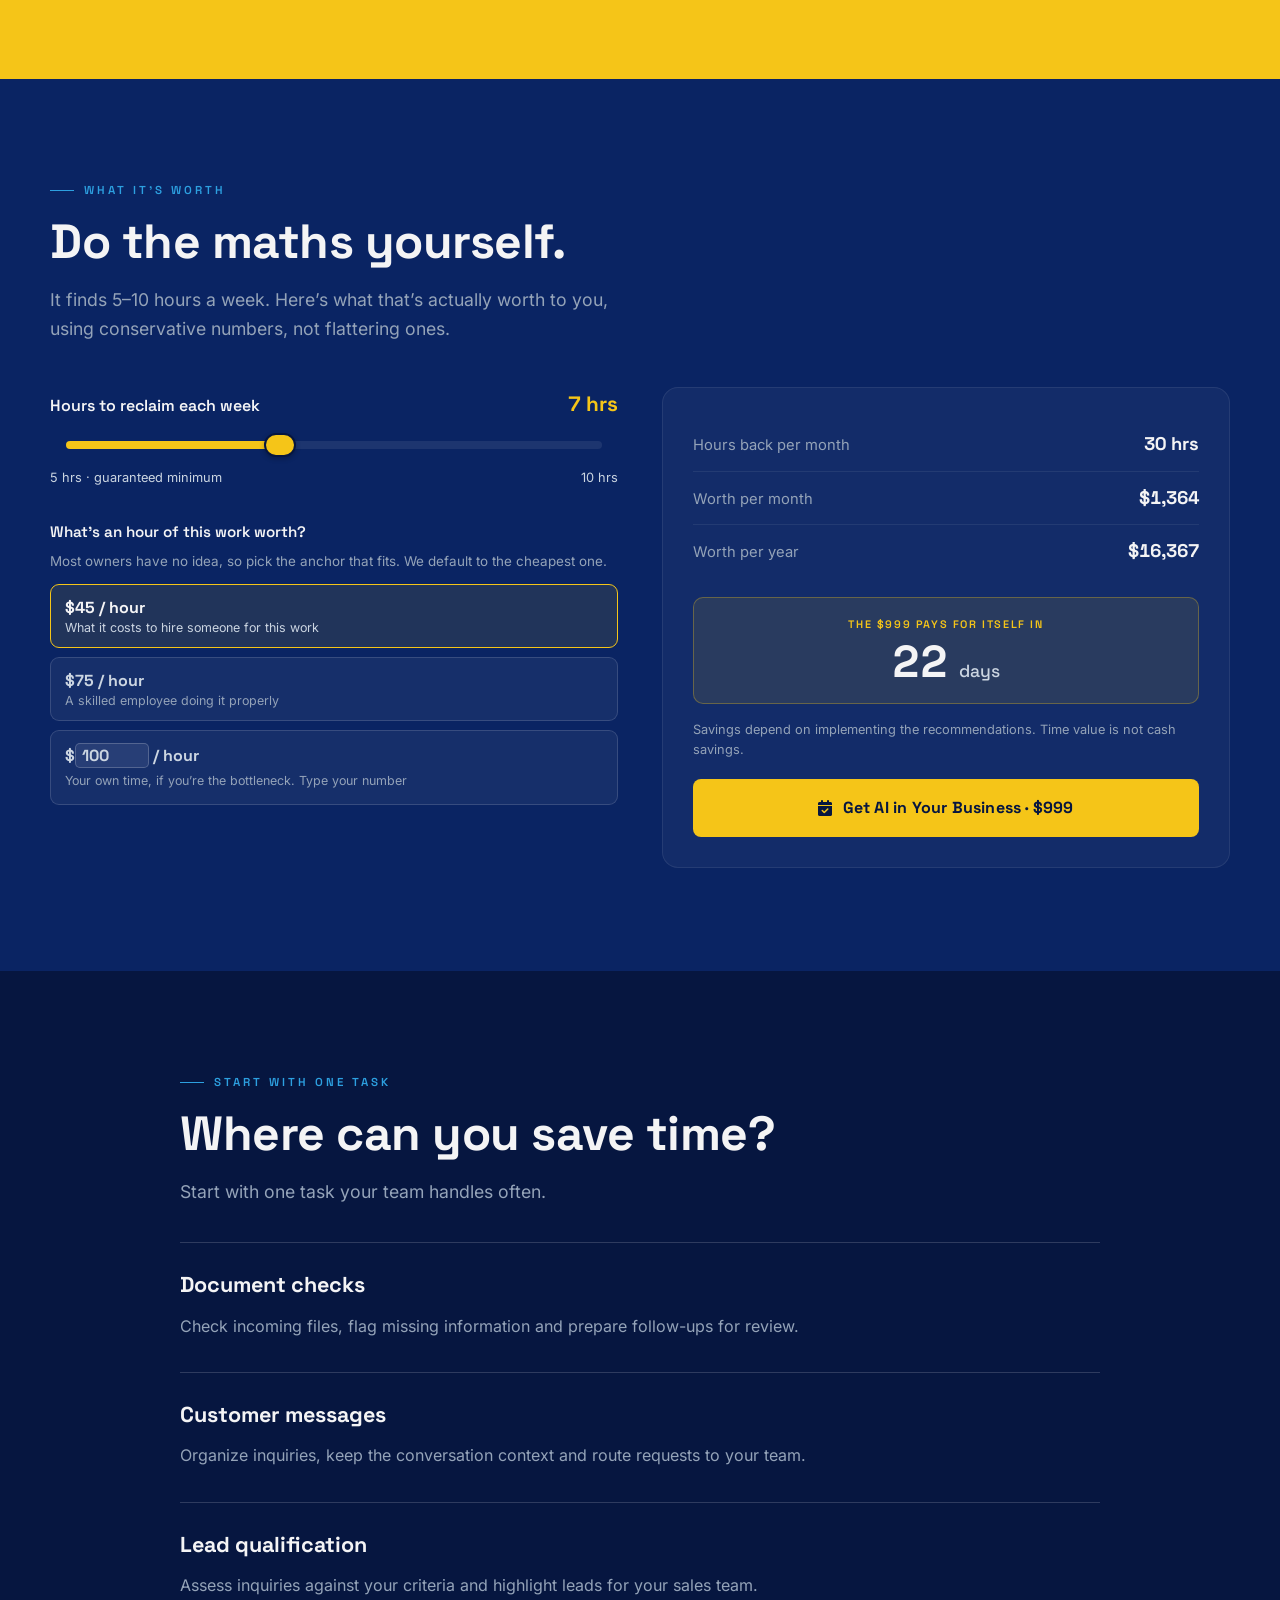
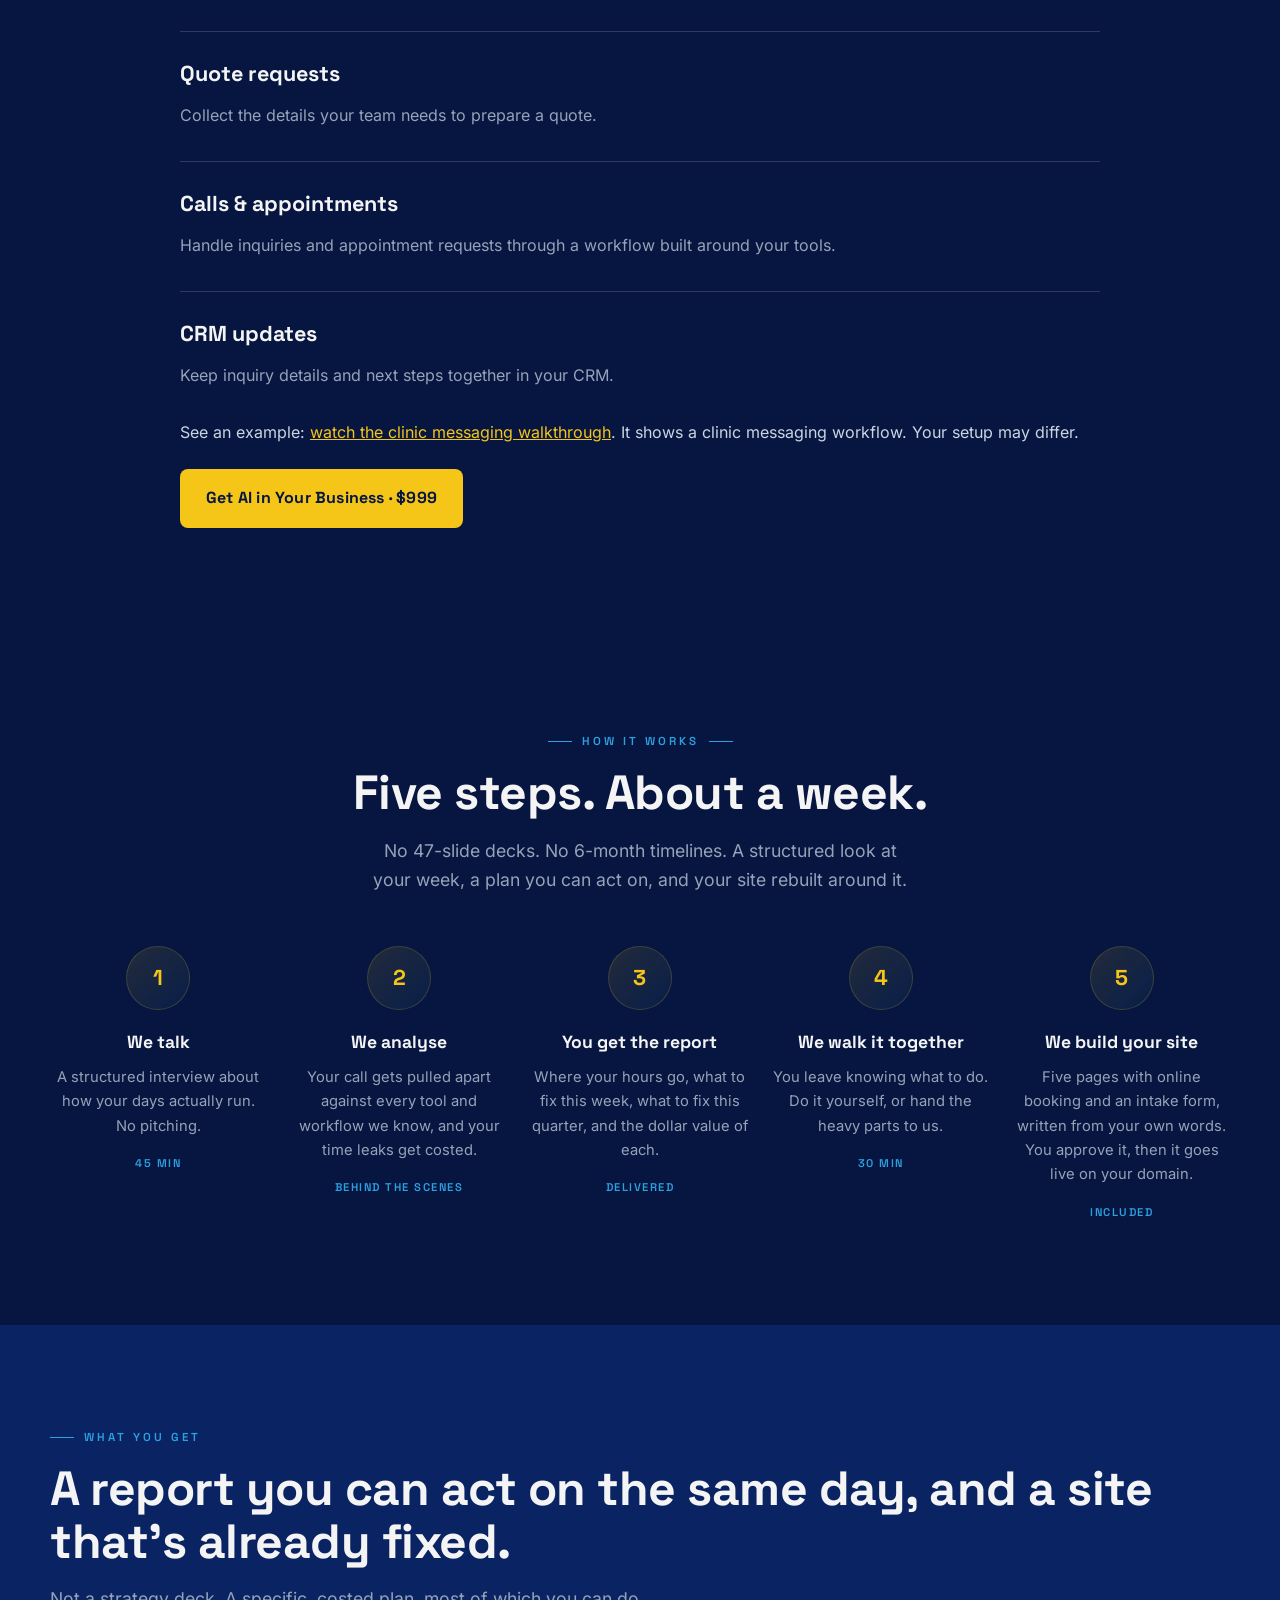
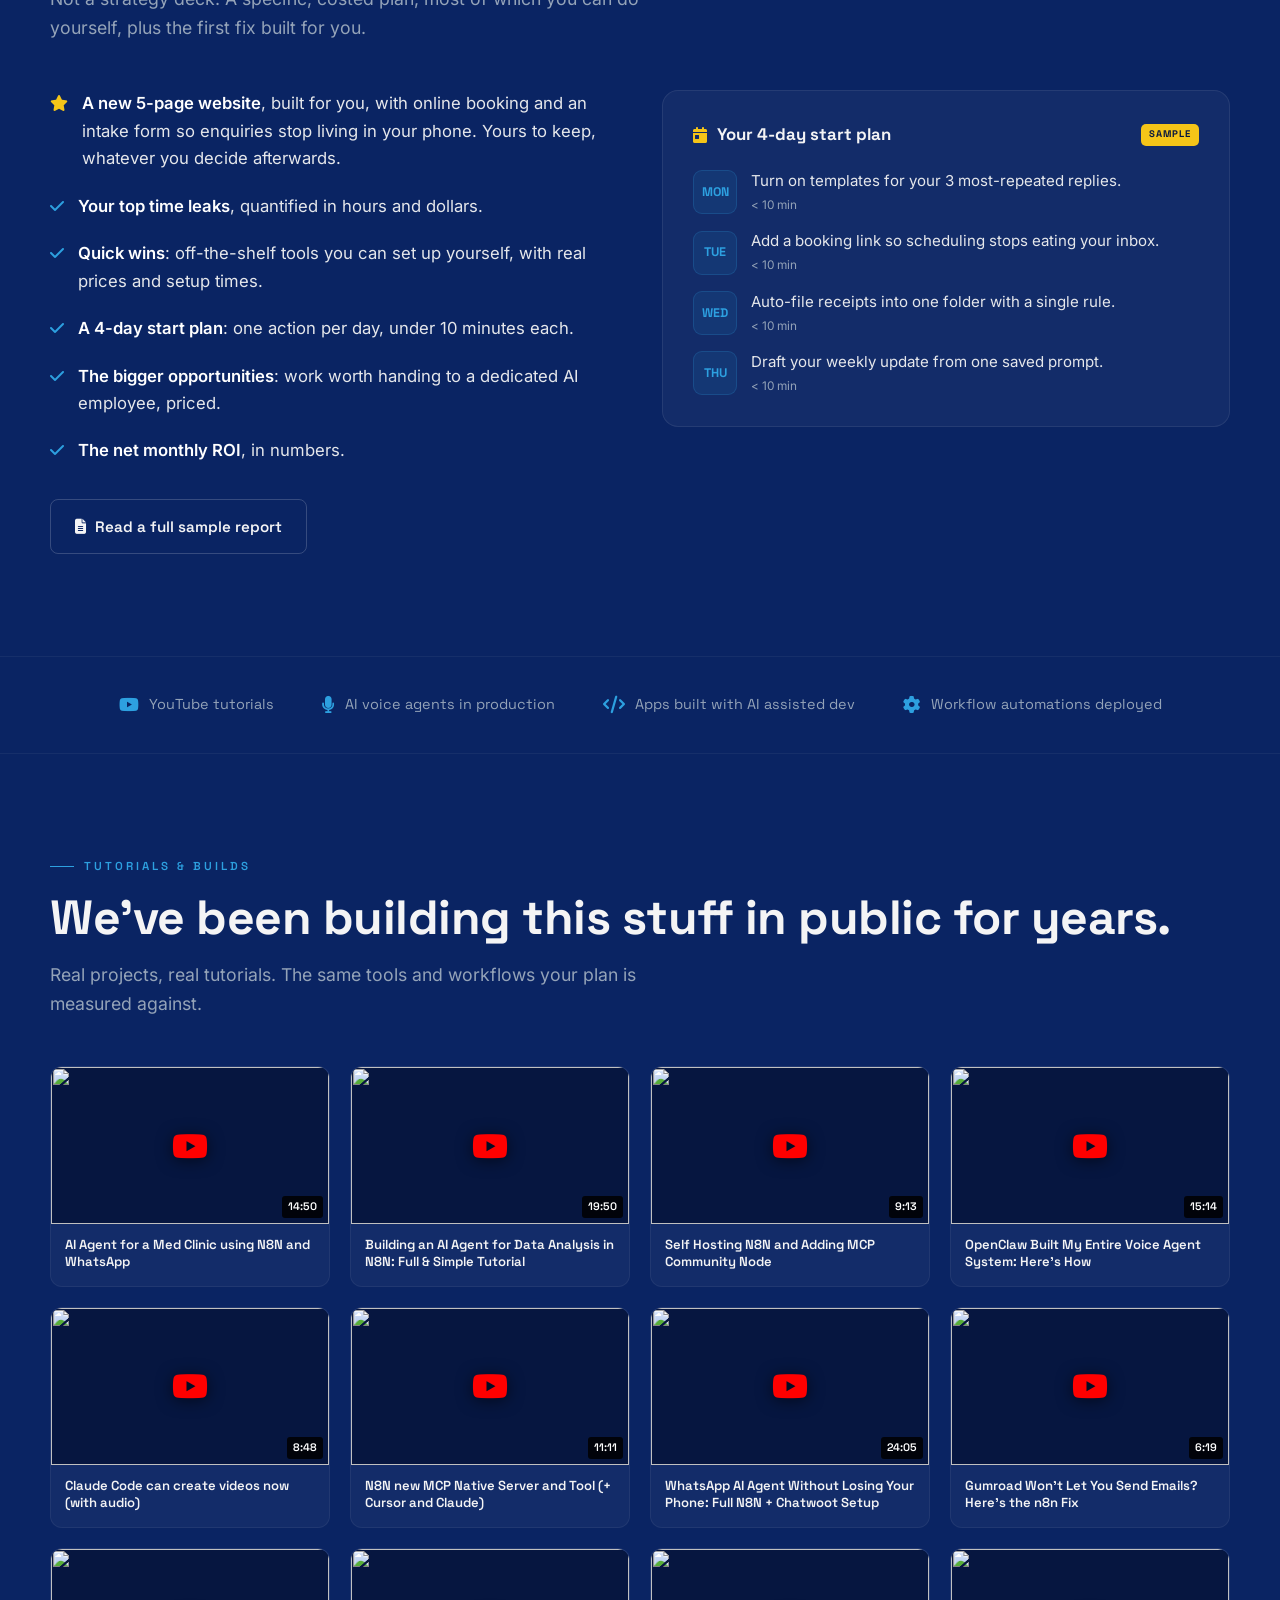
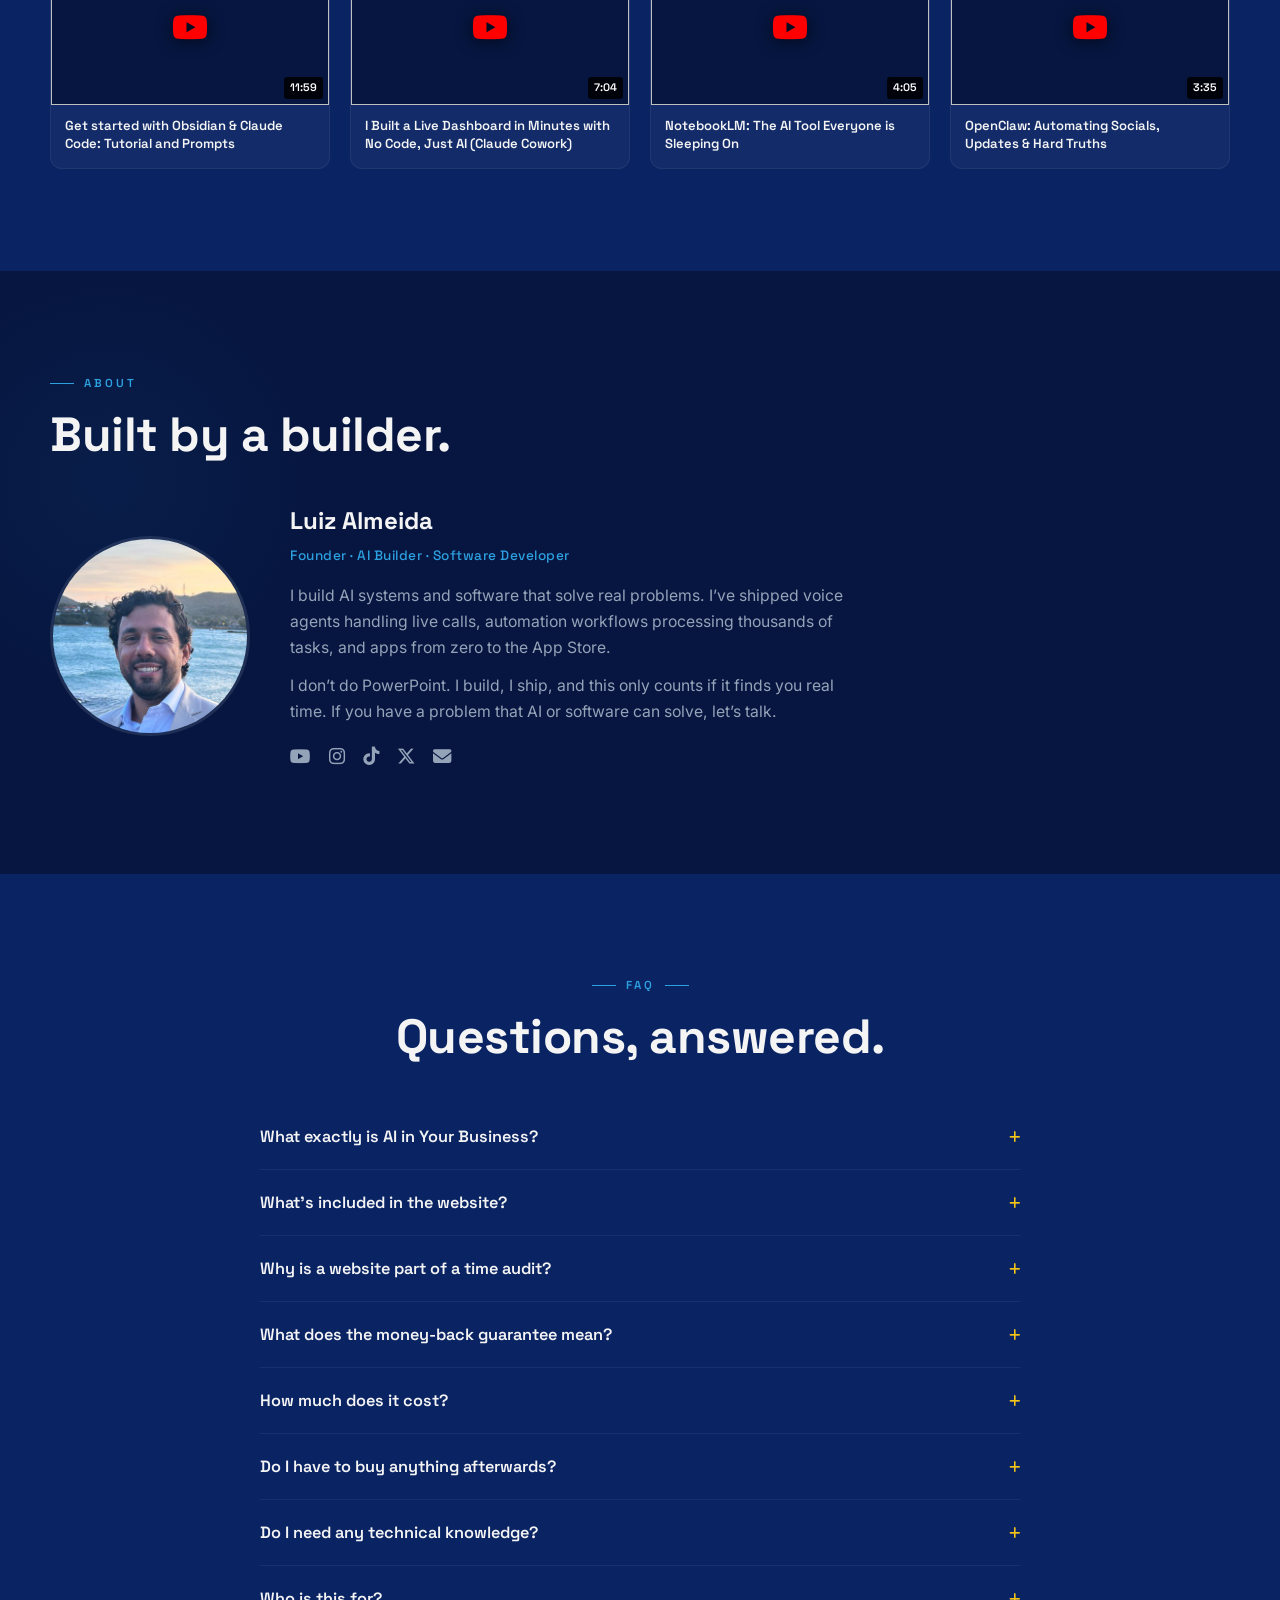
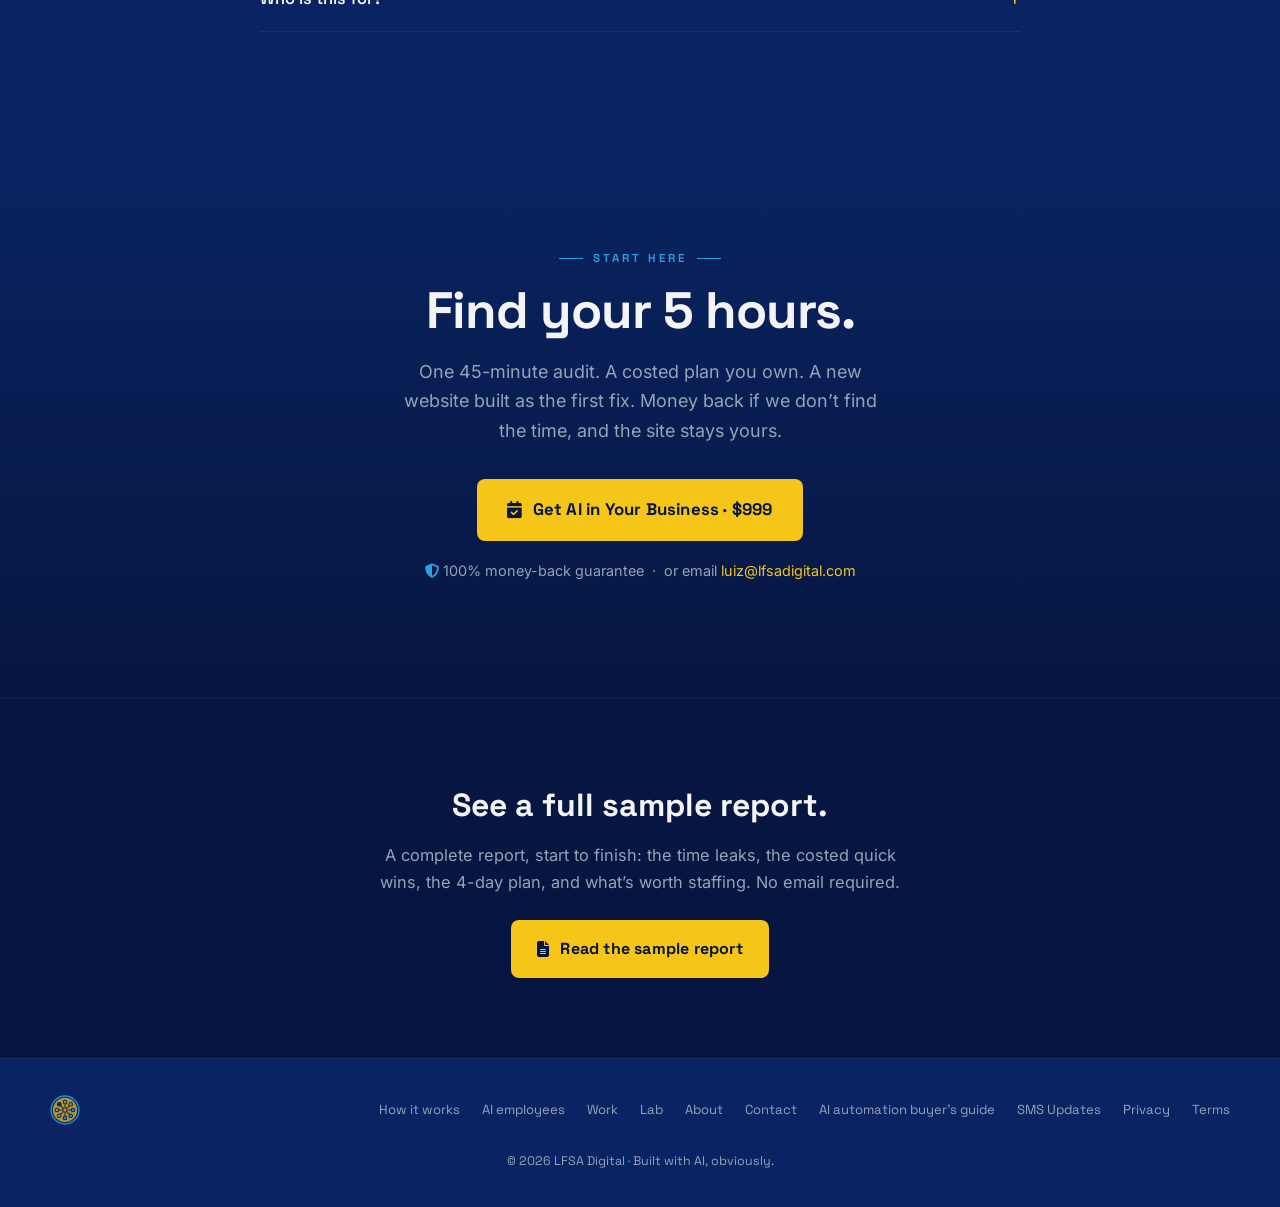
==== commit 4a68444c: "Showcase Win10min and refine the homepage calculator" ====
--- a/index.html
+++ b/index.html
@@ -166,21 +166,37 @@
 #c-hours-out{color:var(--gold);font-family:var(--font-display);font-size:1.3rem;font-weight:700;font-variant-numeric:tabular-nums;white-space:nowrap}
 .hours-limits{font-size:.8rem;color:var(--text-2)}
 .hours-limits span:last-child{text-align:right}
+.hours-slider{position:relative;margin-top:2px}
+.hours-slider::before{
+  content:"";position:absolute;inset:calc(50% - 4px) 16px;height:8px;border-radius:8px;
+  background:linear-gradient(90deg,var(--gold) var(--hours-progress,40%),var(--line) var(--hours-progress,40%));
+  pointer-events:none;
+}
 #c-hours{
-  appearance:none;display:block;width:100%;height:44px;margin:2px 0 0;
-  background:linear-gradient(to right,var(--gold) var(--hours-progress,40%),var(--line) var(--hours-progress,40%)) center / calc(100% - 28px) 6px no-repeat;
-  border:0;border-radius:8px;cursor:ew-resize;touch-action:pan-y;
+  position:relative;appearance:none;display:block;width:100%;height:44px;margin:0;
+  background:none;border:0;border-radius:12px;cursor:grab;touch-action:pan-y;
   -webkit-tap-highlight-color:transparent;
 }
-#c-hours::-webkit-slider-runnable-track{height:6px;background:transparent}
-#c-hours::-moz-range-track{height:6px;background:transparent}
-#c-hours::-webkit-slider-thumb{appearance:none;width:28px;height:28px;margin-top:-11px;background:var(--gold);border:3px solid var(--deep);border-radius:50%}
-#c-hours::-moz-range-thumb{box-sizing:border-box;width:28px;height:28px;background:var(--gold);border:3px solid var(--deep);border-radius:50%}
+#c-hours:active{cursor:grabbing}
+#c-hours::-webkit-slider-runnable-track{height:8px;background:transparent}
+#c-hours::-moz-range-track{height:8px;background:transparent}
+#c-hours::-webkit-slider-thumb{
+  appearance:none;width:32px;height:24px;margin-top:-8px;border:2px solid var(--deep);border-radius:12px;
+  background:var(--gold);box-shadow:0 2px 5px rgba(0,0,0,.24);
+}
+#c-hours::-moz-range-thumb{
+  box-sizing:border-box;width:32px;height:24px;border:2px solid var(--deep);border-radius:12px;
+  background:var(--gold);box-shadow:0 2px 5px rgba(0,0,0,.24);
+}
 #c-hours:active::-webkit-slider-thumb{background:var(--gold-hover)}
 #c-hours:active::-moz-range-thumb{background:var(--gold-hover)}
 @media(forced-colors:active){
-  #c-hours{appearance:auto;background:transparent}
-}
+  .hours-slider::before{display:none}
+  #c-hours{appearance:auto}
+}
+.assessment-cta{text-align:center;max-width:100%;gap:10px}
+.assessment-cta i{flex:none}
+.calc-cta{width:100%;justify-content:center;margin-top:18px;padding-inline:12px}
 .rate-btn{background:rgba(255,255,255,.05);border:1px solid rgba(255,255,255,.14);color:var(--text-2);border-radius:9px;padding:12px 14px;cursor:pointer;font-family:var(--font-body);text-align:left;transition:background-color var(--t),border-color var(--t),color var(--t);width:100%}
 .rate-btn:hover{border-color:rgba(245,197,24,.4)}
 .rate-btn.on{background:var(--gold-tint);border-color:var(--gold);color:var(--text)}
@@ -205,24 +221,35 @@
 #ai-employees-teaser{border-block:1px solid var(--line);scroll-margin-top:var(--nav-h)}
 .employee-layout{display:grid;grid-template-columns:minmax(0,1fr) minmax(0,1fr);gap:clamp(30px,6vw,80px);align-items:center}
 .employee-layout p{margin-bottom:20px}
-.employee-layout .employee-detail{color:var(--text-2);font-size:.95rem;max-width:47ch;margin-bottom:26px}
-.employee-demo{position:relative;isolation:isolate;display:block;overflow:hidden;border:1px solid var(--line);border-radius:var(--r-tile);background:var(--deep);color:var(--text)}
-.employee-demo:hover,.employee-demo:focus-visible{border-color:var(--gold);color:var(--text)}
-.employee-demo::after{
+.employee-demo{overflow:hidden;border:1px solid var(--line);border-radius:var(--r-tile);background:var(--deep);color:var(--text)}
+[data-glow]{position:relative;isolation:isolate}
+[data-glow]::after{
   content:"";position:absolute;inset:0;pointer-events:none;border-radius:inherit;opacity:0;
   background:radial-gradient(ellipse 280px 220px at var(--spot-x,50%) var(--spot-y,90%),rgba(245,197,24,.19),transparent 100%);
   transition:opacity 180ms ease-out;
 }
-.employee-demo:focus-visible::after{opacity:1}
+[data-glow]:focus-visible::after{opacity:1}
 @media(hover:hover) and (pointer:fine) and (prefers-reduced-motion:no-preference){
-  .employee-demo[data-spotlight]::after{opacity:1}
-}
-@media(prefers-reduced-motion:reduce){.employee-demo::after{transition:none}}
-.employee-demo img{display:block;width:100%;height:auto;aspect-ratio: 16 / 9;object-fit:cover;object-position:top}
-.employee-demo-caption{display:flex;align-items:center;justify-content:space-between;gap:12px;padding:14px 16px;border-top:1px solid var(--line)}
-.employee-demo-caption strong{font-family:var(--font-display)}
-.employee-demo-caption small{display:block;color:var(--text-2);font-size:.78rem}
-.employee-demo-caption i{color:var(--gold);font-size:1.4rem}
+  [data-glow][data-spotlight]::after{opacity:1}
+}
+.employee-demo:hover,.employee-demo:focus-within{border-color:var(--gold)}
+.employee-screen{position:relative;isolation:isolate;display:block;aspect-ratio:1.65;overflow:hidden}
+.employee-screen img{
+  position:absolute;top:0;left:0;display:block;width:100%;height:auto;
+  opacity:0;transform:translateY(var(--screen-offset,0%));transition:opacity 260ms ease-out;
+}
+.employee-screen img:nth-child(2){--screen-offset:-37%}
+.employee-screen img:nth-child(3){--screen-offset:-51%}
+.employee-screen img.active{opacity:1}
+.employee-demo-caption{display:flex;align-items:center;justify-content:space-between;gap:8px;padding:6px 12px;border-top:1px solid var(--line)}
+.employee-demo-caption a,.employee-demo-caption button{display:inline-flex;align-items:center;gap:8px;min-height:44px;font:600 .88rem var(--font-display)}
+.employee-demo-caption a{color:var(--text)}
+.employee-demo-caption a:hover{color:var(--gold)}
+.employee-demo-caption a i{color:var(--gold)}
+.employee-demo-caption button{padding:0 8px;border:0;border-radius:var(--r-btn);background:transparent;color:var(--text-2);cursor:pointer}
+.employee-demo-caption button:hover{color:var(--gold)}
+.employee-demo-caption button[hidden]{display:none}
+@media(prefers-reduced-motion:reduce){[data-glow]::after,.employee-screen img{transition:none}}
 @media(max-width:740px){.employee-layout{grid-template-columns:1fr}}
 </style>
 <noscript><style>
@@ -265,12 +292,12 @@
       <h1 style="font-size:clamp(2.3rem,5.4vw,3.7rem);font-weight:700;line-height:1.04;letter-spacing:-1.5px;margin-bottom:22px">Find 5&ndash;10 hours a week to reclaim. <span style="color:var(--gold)">Guaranteed.</span></h1>
       <p style="color:var(--mute);font-size:clamp(1.02rem,1.4vw,1.18rem);line-height:1.7;margin-bottom:34px;max-width:520px">A 45-minute AI assessment for small business owners. Get a practical plan to reclaim those hours, plus a five-page website with online booking and intake.</p>
       <div class="hero-actions">
-        <a class="btn-y" href="https://cal.com/luiz-almeida-xjku7w/lfsa-digital-ai-in-your-business" target="_blank" rel="noopener"><i class="fa-solid fa-calendar-check"></i> Get AI <em style="font-style:italic;font-weight:inherit">in Your Business</em> <span style="opacity:.55;font-weight:500">·</span> $999</a>
+        <a class="btn-y assessment-cta" href="https://cal.com/luiz-almeida-xjku7w/lfsa-digital-ai-in-your-business" target="_blank" rel="noopener"><i class="fa-solid fa-calendar-check" aria-hidden="true"></i><span>Get AI in Your Business · $999</span></a>
         <a class="btn-outline" href="#ai-employees-teaser">Explore AI Employees <i class="fa-solid fa-arrow-down" aria-hidden="true"></i></a>
       </div>
       <div style="display:flex;align-items:center;gap:10px;margin-top:22px;color:var(--text-2);font-size:.92rem"><i class="fa-solid fa-shield-halved" style="color:var(--blue)"></i> If we can&rsquo;t find you 5 hrs/week, you get 100% back, and the website is still yours.</div>
     </div>
-    <a class="card hero-sample" href="/report.html" aria-label="Read the sample AI assessment report" style="box-shadow:0 24px 60px rgba(0,0,0,.35)">
+    <a class="card hero-sample" data-glow href="/report.html" aria-label="Read the sample AI assessment report" style="box-shadow:0 24px 60px rgba(0,0,0,.35)">
       <div style="display:flex;align-items:center;justify-content:space-between;margin-bottom:20px">
         <span class="gk" style="font-size:.7rem;font-weight:600;letter-spacing:1.5px;text-transform:uppercase;color:var(--mute)">Sample Report</span>
         <span class="gk" style="font-size:.62rem;font-weight:700;letter-spacing:1px;color:var(--deep);background:var(--gold);padding:3px 9px;border-radius:5px">SAMPLE</span>
@@ -295,20 +322,23 @@
 <section id="ai-employees-teaser" class="sec dark" tabindex="-1" aria-labelledby="employee-title">
   <div class="wrap employee-layout">
     <div>
-      <h2 id="employee-title" class="big">An AI employee for one job you do every week.</h2>
-      <p class="lede">We build and run a managed AI employee in the tools you already use. Give it one recurring job, like checking intake documents, triaging your inbox, or drafting follow-ups.</p>
-      <p class="employee-detail">It starts draft-only for the first 30 days, so your team can review the work. If you already know which job to hand off, you can go straight to a role call.</p>
+      <h2 id="employee-title" class="big">An AI admin employee that keeps work moving.</h2>
+      <p class="lede">Hand off document checks, inbox triage, or follow-up drafts. We build and run it in the tools you already use.</p>
       <div class="employee-actions">
         <a href="/ai-employees" class="btn-outline">See AI Employees <i class="fa-solid fa-arrow-right" aria-hidden="true"></i></a>
       </div>
     </div>
-    <a class="employee-demo" href="https://www.tella.tv/video/ai-admin-agent-for-accounting-firms-3xck" target="_blank" rel="noopener">
-      <img src="/work/assets/admin-first-review.png" alt="" width="1600" height="900" loading="lazy" decoding="async">
-      <span class="employee-demo-caption">
-        <span><strong>Watch the Admin Hire demo</strong><small>Document checks for an accounting firm · Sample data</small></span>
-        <i class="fa-solid fa-circle-play" aria-hidden="true"></i>
-      </span>
-    </a>
+    <div class="employee-demo">
+      <a class="employee-screen" data-glow href="https://www.tella.tv/video/ai-admin-agent-for-accounting-firms-3xck" target="_blank" rel="noopener" aria-label="Watch the Admin Hire demo">
+        <img class="active" src="/work/assets/admin-hire-current-queue.png" alt="" width="1440" height="1753" loading="lazy" decoding="async">
+        <img src="/work/assets/admin-hire-current-queue.png" alt="" width="1440" height="1753" loading="lazy" decoding="async">
+        <img src="/work/assets/admin-hire-current-queue.png" alt="" width="1440" height="1753" loading="lazy" decoding="async">
+      </a>
+      <div class="employee-demo-caption">
+        <a href="https://www.tella.tv/video/ai-admin-agent-for-accounting-firms-3xck" target="_blank" rel="noopener"><i class="fa-solid fa-circle-play" aria-hidden="true"></i> Watch Admin Hire</a>
+        <button type="button" id="employee-rotation" hidden>Pause preview</button>
+      </div>
+    </div>
   </div>
 </section>
 
@@ -337,7 +367,9 @@
           <label for="c-hours">Hours to reclaim each week</label>
           <span id="c-hours-out" aria-hidden="true">7 hrs</span>
         </div>
-        <input type="range" id="c-hours" min="5" max="10" step="0.1" value="7" aria-valuetext="7 hours per week" aria-describedby="c-hours-min">
+        <div class="hours-slider">
+          <input type="range" id="c-hours" min="5" max="10" step="0.1" value="7" aria-valuetext="7 hours per week" aria-describedby="c-hours-min">
+        </div>
         <div class="hours-limits">
           <span id="c-hours-min">5 hrs · guaranteed minimum</span>
           <span>10 hrs</span>
@@ -364,7 +396,7 @@
           <div class="gk" style="font-size:clamp(2.2rem,5vw,2.8rem);font-weight:700;line-height:1"><span id="c-days">22</span> <span style="font-size:1.1rem;font-weight:500;color:var(--text-2)">days</span></div>
         </div>
         <p style="color:var(--mute);font-size:.8rem;margin-top:16px;line-height:1.6">Savings depend on implementing the recommendations. Time value is not cash savings.</p>
-        <a class="btn-y" href="https://cal.com/luiz-almeida-xjku7w/lfsa-digital-ai-in-your-business" target="_blank" rel="noopener" style="width:100%;justify-content:center;margin-top:18px"><i class="fa-solid fa-calendar-check"></i> Get AI <em style="font-style:italic;font-weight:inherit">in Your Business</em> &middot; $999</a>
+        <a class="btn-y assessment-cta calc-cta" href="https://cal.com/luiz-almeida-xjku7w/lfsa-digital-ai-in-your-business" target="_blank" rel="noopener"><i class="fa-solid fa-calendar-check" aria-hidden="true"></i><span>Get AI in Your Business · $999</span></a>
       </div>
     </div>
   </div>
@@ -582,7 +614,7 @@
     <div class="eyebrow center"><span class="line"></span><span class="txt">Start here</span><span class="line"></span></div>
     <h2 class="gk" style="font-size:clamp(2.1rem,5vw,3.2rem);font-weight:700;line-height:1.06;letter-spacing:-1px;margin-bottom:18px">Find your 5 hours.</h2>
     <p style="color:var(--mute);font-size:1.12rem;margin:0 auto 34px;max-width:480px">One 45-minute audit. A costed plan you own. A new website built as the first fix. Money back if we don&rsquo;t find the time, and the site stays yours.</p>
-    <a class="btn-y" href="https://cal.com/luiz-almeida-xjku7w/lfsa-digital-ai-in-your-business" target="_blank" rel="noopener" style="padding:17px 30px;font-size:1.05rem"><i class="fa-solid fa-calendar-check"></i> Get AI <em style="font-style:italic;font-weight:inherit">in Your Business</em> <span style="opacity:.55;font-weight:500">·</span> $999</a>
+    <a class="btn-y assessment-cta" href="https://cal.com/luiz-almeida-xjku7w/lfsa-digital-ai-in-your-business" target="_blank" rel="noopener" style="padding:17px 30px;font-size:1.05rem"><i class="fa-solid fa-calendar-check" aria-hidden="true"></i><span>Get AI in Your Business · $999</span></a>
     <p style="color:var(--mute);margin-top:18px;font-size:.9rem"><i class="fa-solid fa-shield-halved" style="color:var(--blue)"></i> 100% money-back guarantee &nbsp;·&nbsp; or email <a href="mailto:luiz@lfsadigital.com">luiz@lfsadigital.com</a></p>
   </div>
 </section>
@@ -632,32 +664,71 @@
 });
 });
 
-const demo = document.querySelector('.employee-demo');
 const canTrackPointer = window.matchMedia('(hover: hover) and (pointer: fine) and (prefers-reduced-motion: no-preference)');
-let spotlightFrame = 0;
-demo.addEventListener('pointermove', (event) => {
-  if (!canTrackPointer.matches || event.pointerType === 'touch') return;
-  cancelAnimationFrame(spotlightFrame);
-  spotlightFrame = requestAnimationFrame(() => {
-    const bounds = demo.getBoundingClientRect();
-    demo.style.setProperty('--spot-x', (event.clientX - bounds.left) + 'px');
-    demo.style.setProperty('--spot-y', (event.clientY - bounds.top) + 'px');
-    demo.setAttribute('data-spotlight', '');
+for (const surface of document.querySelectorAll('[data-glow]')) {
+  let frame;
+  surface.addEventListener('pointermove', event => {
+    if (!canTrackPointer.matches || event.pointerType === 'touch') return;
+    cancelAnimationFrame(frame);
+    frame = requestAnimationFrame(() => {
+      const bounds = surface.getBoundingClientRect();
+      surface.style.setProperty('--spot-x', (event.clientX - bounds.left) + 'px');
+      surface.style.setProperty('--spot-y', (event.clientY - bounds.top) + 'px');
+      surface.setAttribute('data-spotlight', '');
+    });
   });
+  surface.addEventListener('pointerleave', () => {
+    cancelAnimationFrame(frame);
+    surface.removeAttribute('data-spotlight');
+    surface.style.removeProperty('--spot-x');
+    surface.style.removeProperty('--spot-y');
+  });
+}
+
+const preview = document.querySelector('.employee-screen');
+const screens = [...preview.querySelectorAll('img')];
+const rotation = document.getElementById('employee-rotation');
+const reducedMotion = window.matchMedia('(prefers-reduced-motion: reduce)');
+let screenIndex = 0;
+let playing = !reducedMotion.matches;
+let visible = false;
+let timer;
+function syncPreview() {
+  clearInterval(timer);
+  rotation.textContent = playing ? 'Pause preview' : 'Play preview';
+  if (!playing || !visible || document.hidden) return;
+  timer = setInterval(() => {
+    screens[screenIndex].classList.remove('active');
+    screenIndex = (screenIndex + 1) % screens.length;
+    screens[screenIndex].classList.add('active');
+  }, 5500);
+}
+if ('IntersectionObserver' in window) {
+  new IntersectionObserver(([entry]) => {
+    visible = entry.isIntersecting;
+    syncPreview();
+  }, {threshold:.25}).observe(preview);
+} else {
+  visible = true;
+}
+rotation.hidden = false;
+rotation.addEventListener('click', () => {
+  playing = !playing;
+  syncPreview();
 });
-demo.addEventListener('pointerleave', () => {
-  cancelAnimationFrame(spotlightFrame);
-  demo.removeAttribute('data-spotlight');
-  demo.style.removeProperty('--spot-x');
-  demo.style.removeProperty('--spot-y');
+reducedMotion.addEventListener?.('change', () => {
+  if (reducedMotion.matches) playing = false;
+  syncPreview();
 });
+document.addEventListener('visibilitychange', syncPreview);
+syncPreview();
 
 var hoursEl=document.getElementById('c-hours'),customEl=document.getElementById('c-custom'),customBox=document.getElementById('rate-custom'),rate=45;
 function calc(){
 var h=parseFloat(hoursEl.value);
 var hm=h*4.33, vm=hm*rate, vy=vm*12, perDay=vm/30, days=Math.max(1,Math.round(999/perDay));
 var fmt=function(n){return '$'+Math.round(n).toLocaleString('en-US');};
-hoursEl.style.setProperty('--hours-progress', ((h - Number(hoursEl.min)) / (Number(hoursEl.max) - Number(hoursEl.min))) * 100 + '%');
+hoursEl.parentElement.style.setProperty('--hours-progress', ((h - Number(hoursEl.min)) / (Number(hoursEl.max) - Number(hoursEl.min))) * 100 + '%');
 hoursEl.setAttribute('aria-valuetext', h + ' hours per week');
 document.getElementById('c-hours-out').textContent=h+' hrs';
 document.getElementById('c-hm').textContent=Math.round(hm)+' hrs';
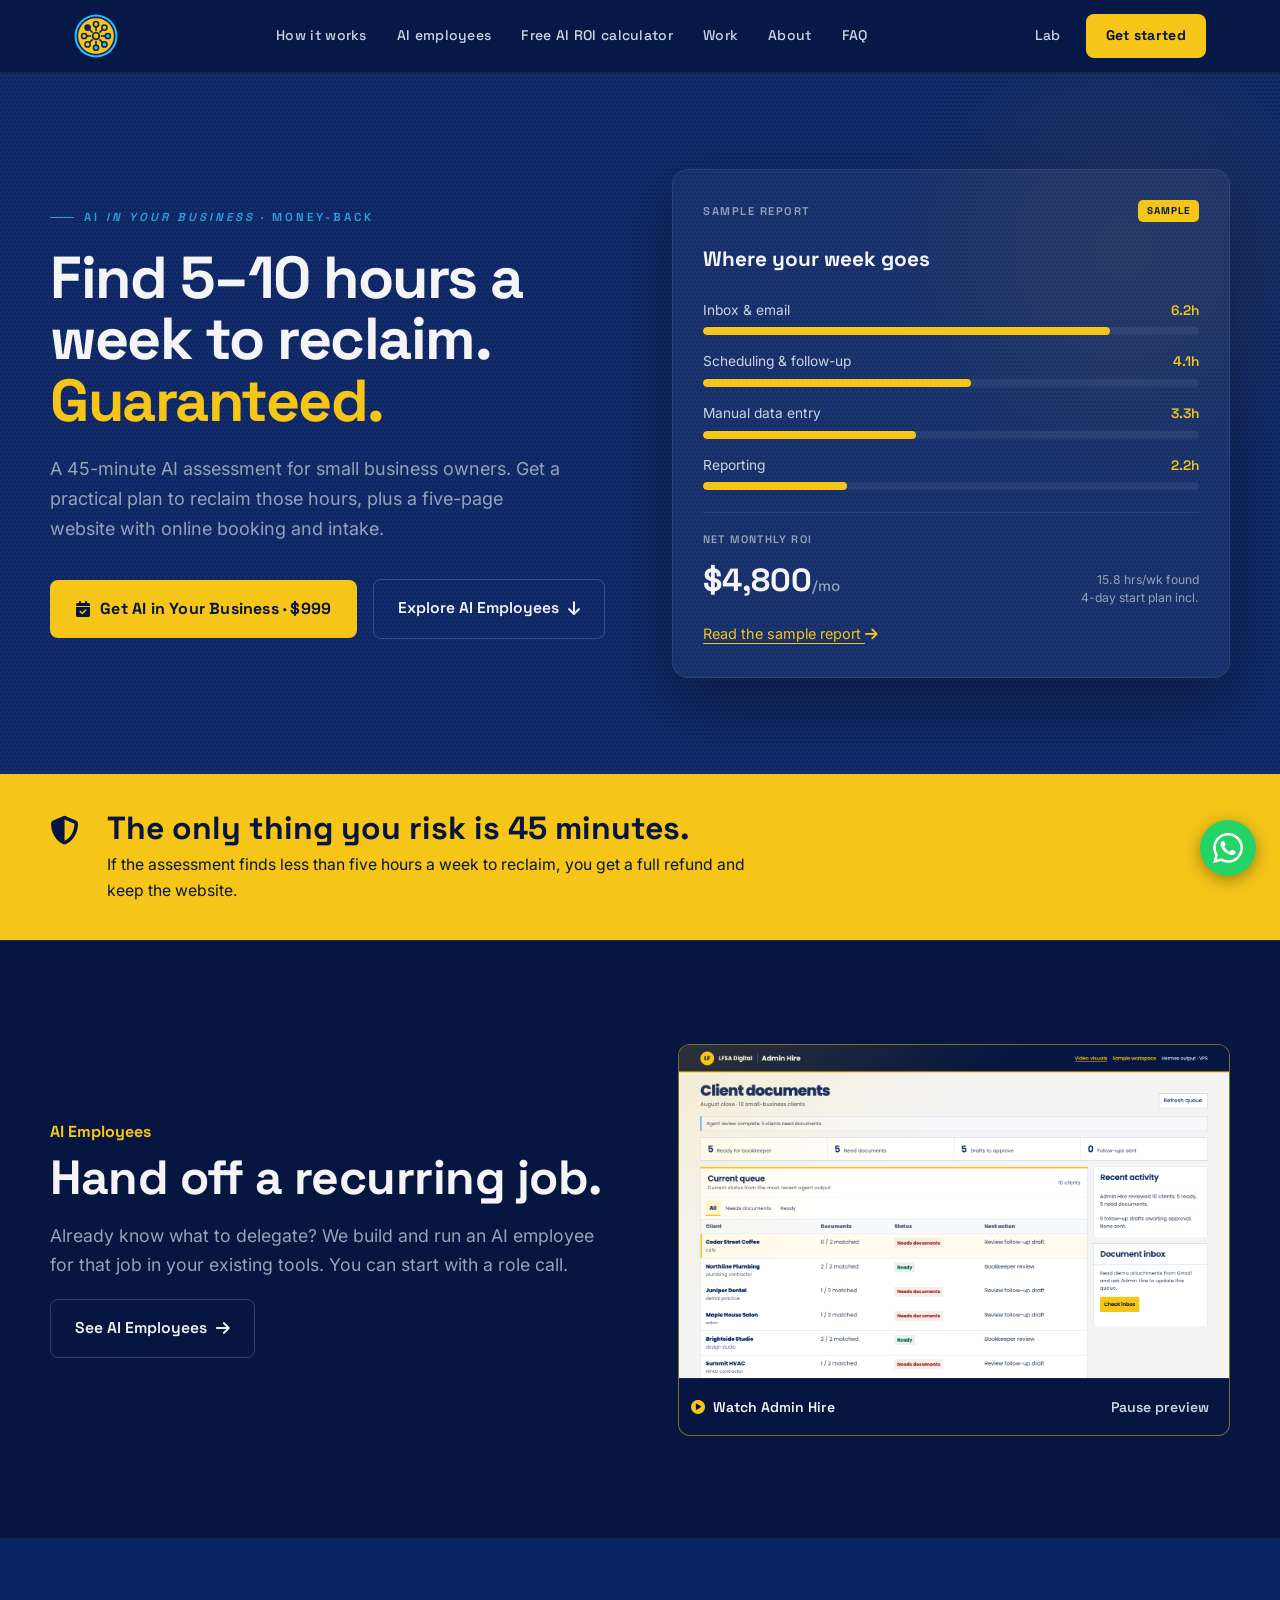
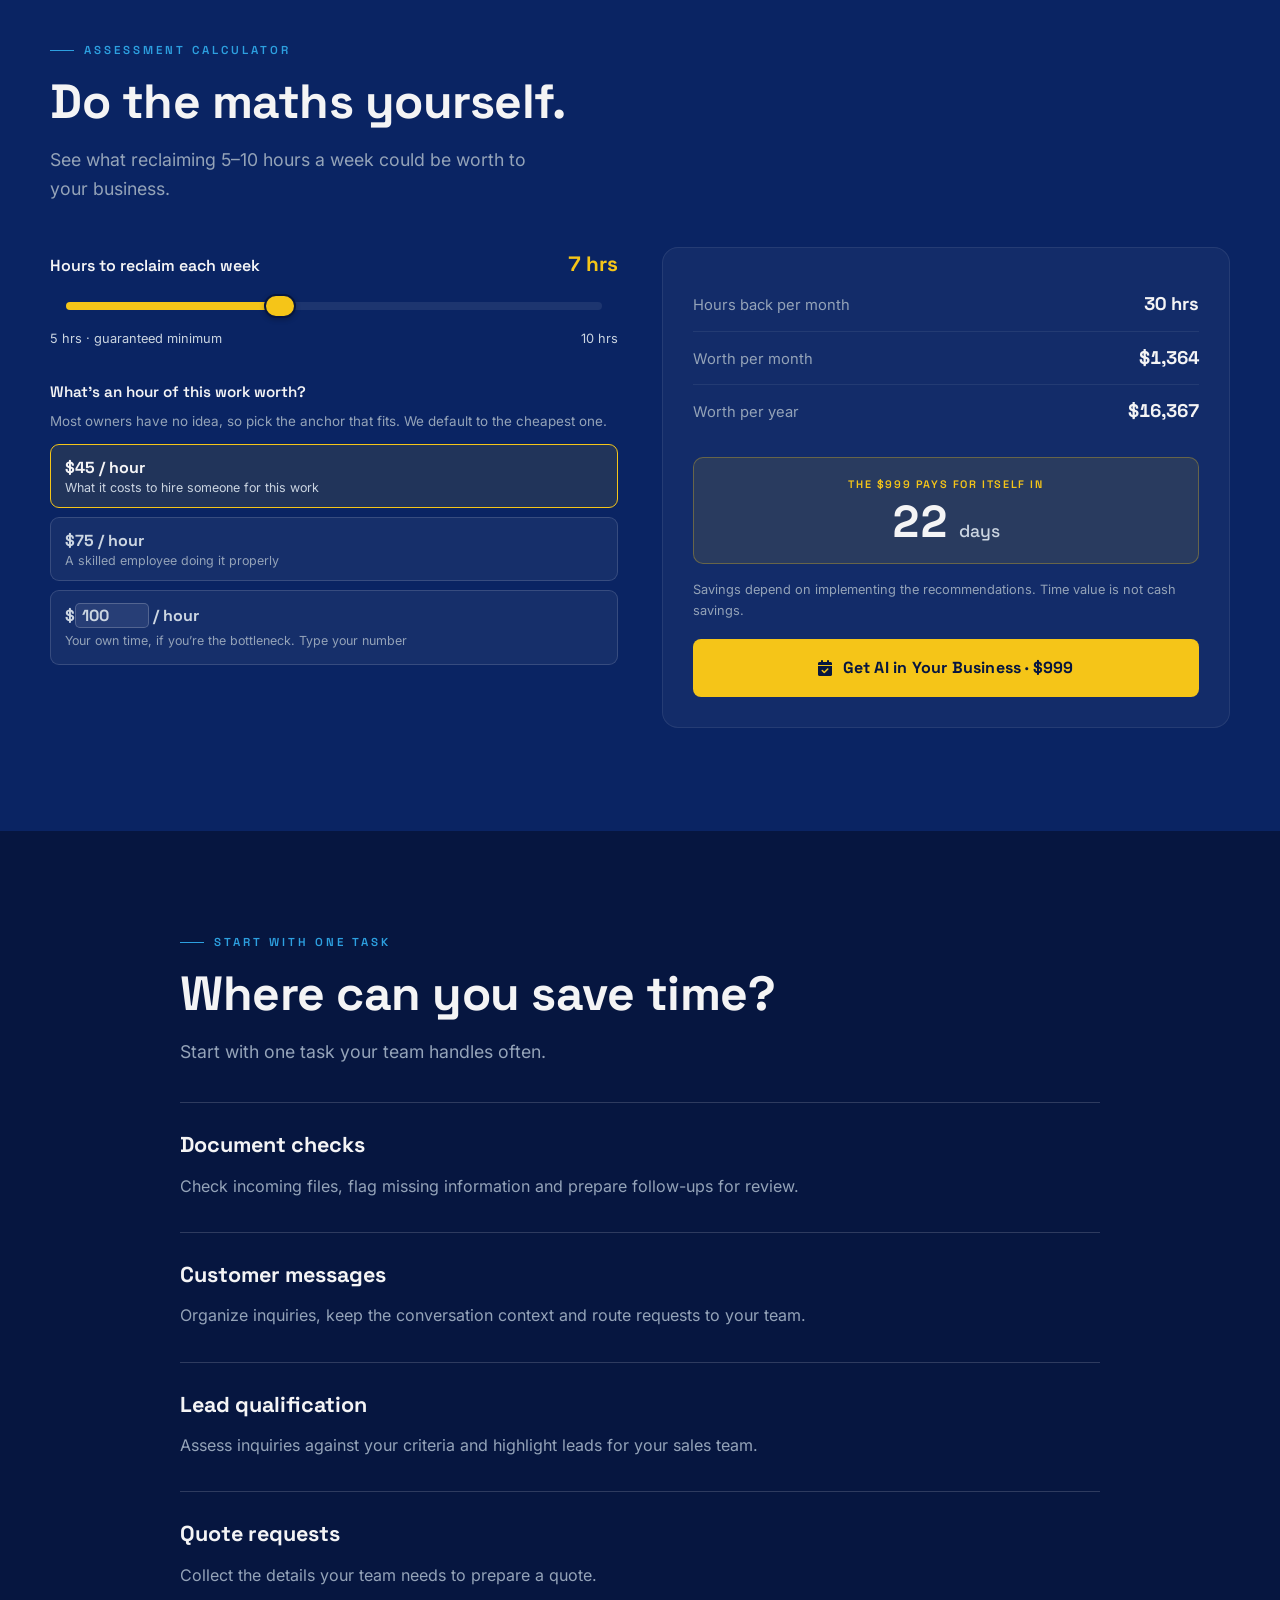
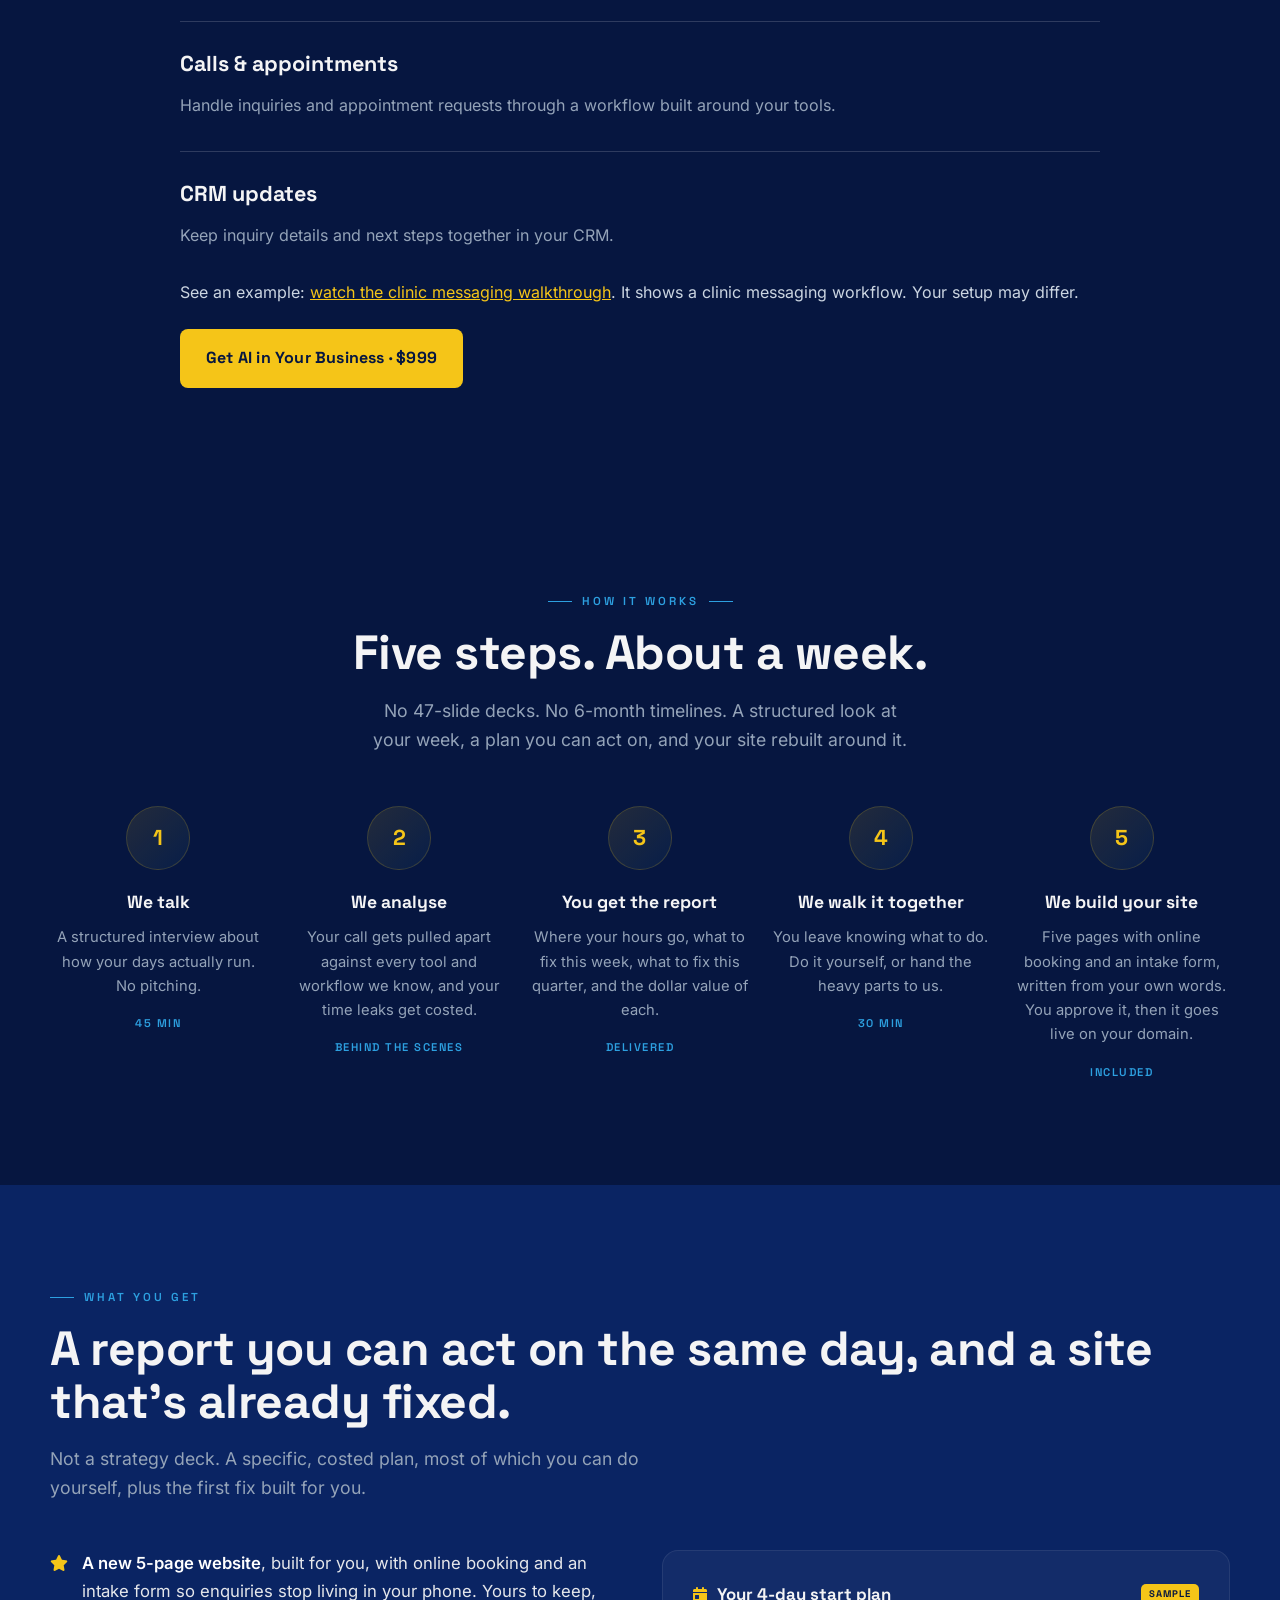
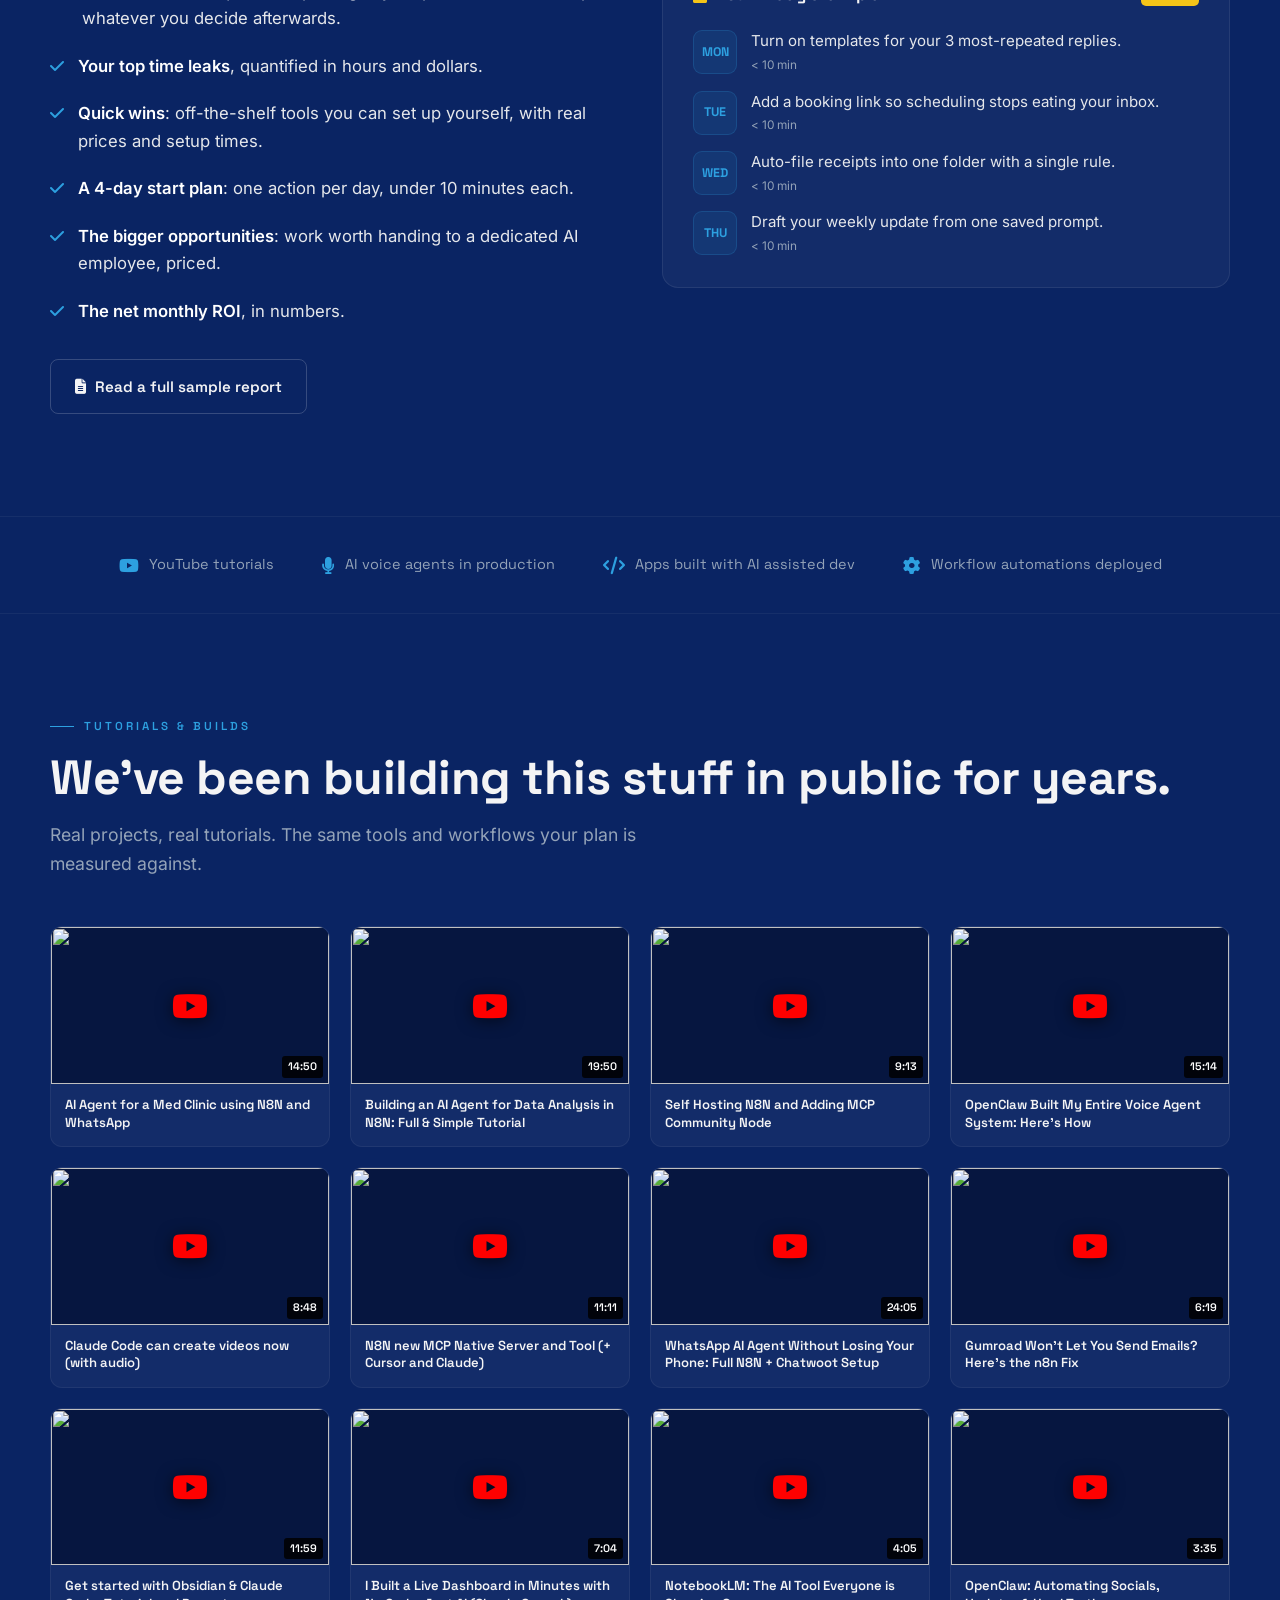
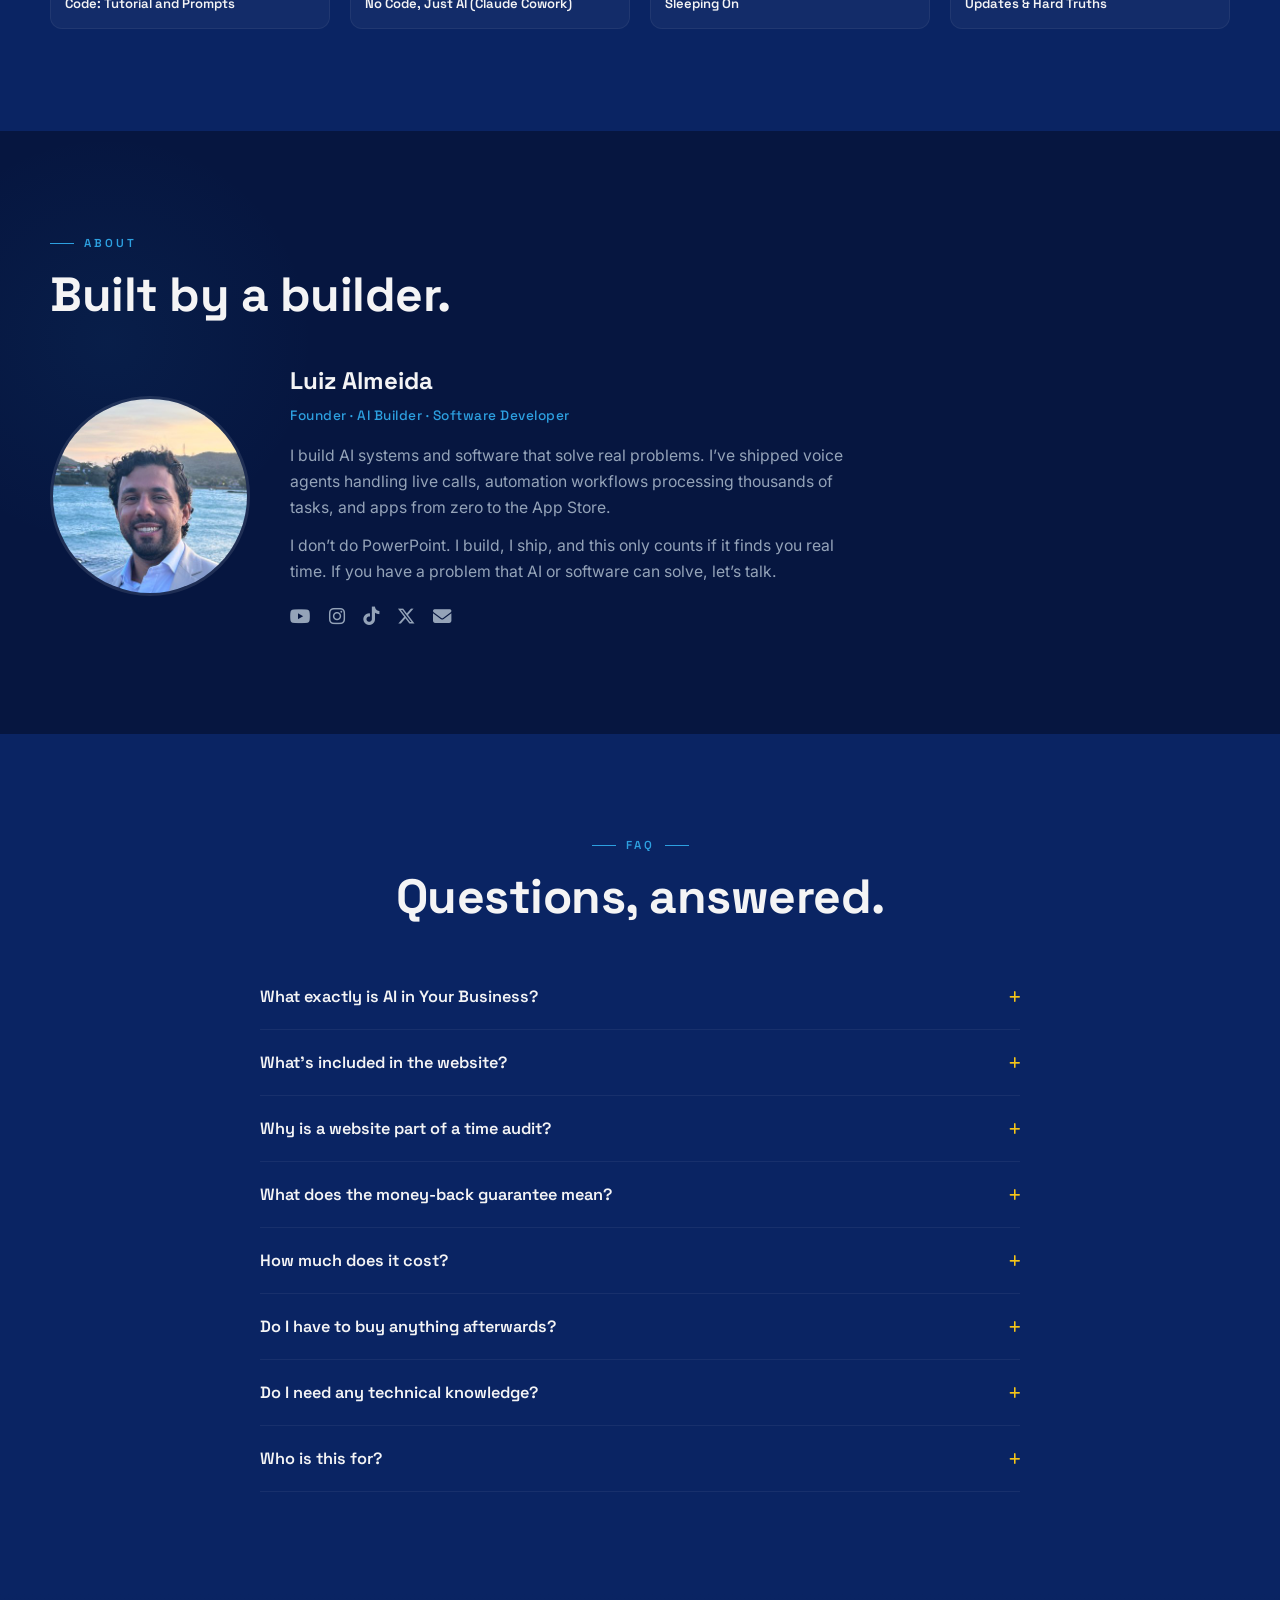
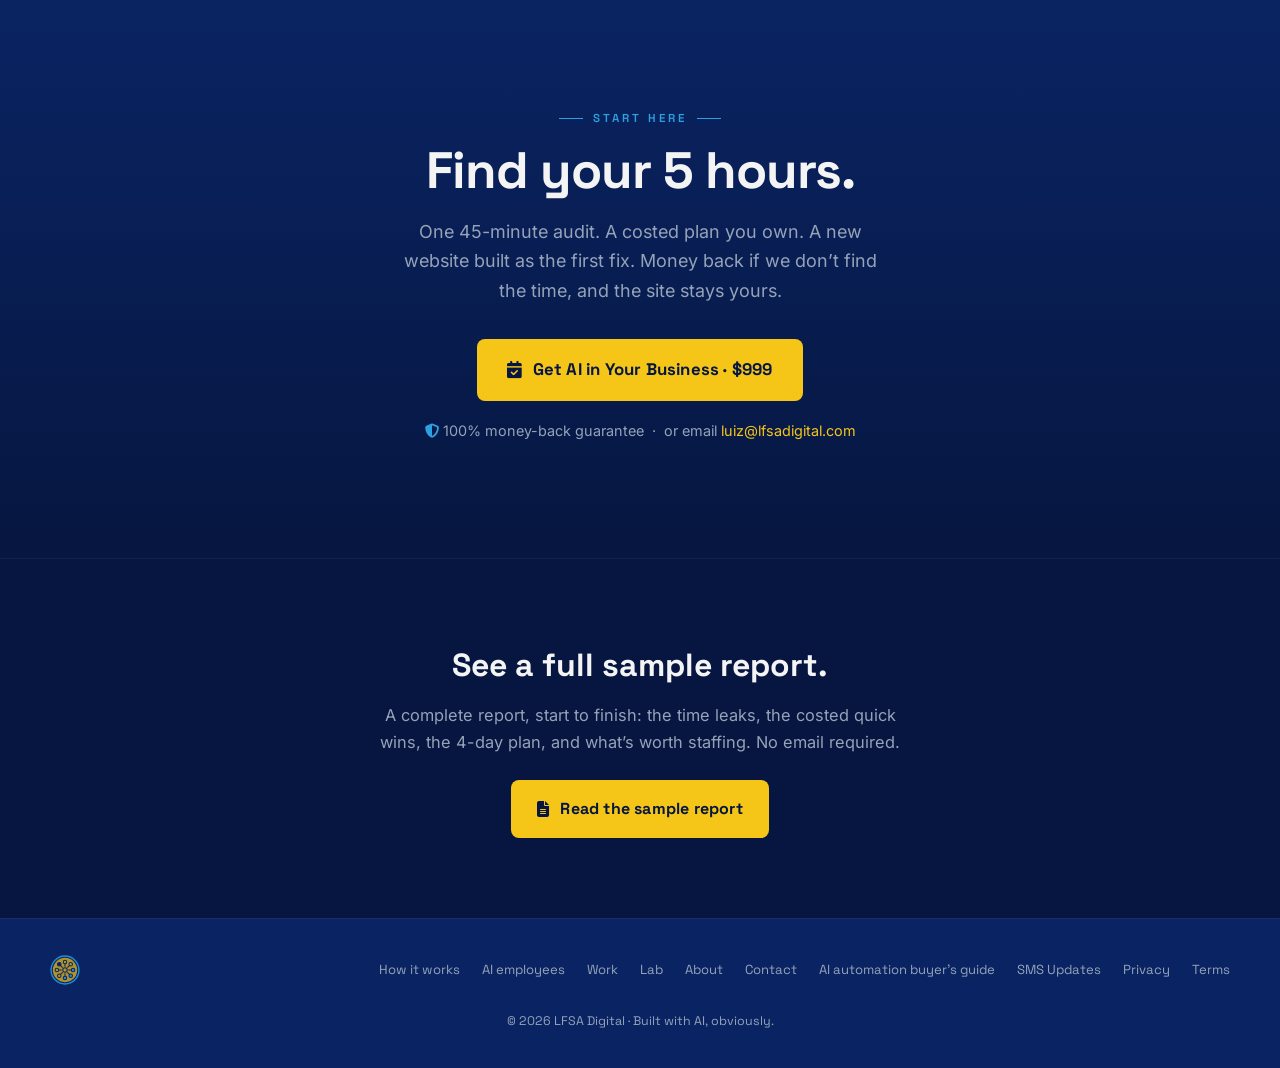
==== commit 9b38d84f: "Clarify homepage offers and align the Win10min Lab row" ====
--- a/index.html
+++ b/index.html
@@ -160,6 +160,7 @@
 .wa:hover{transform:scale(1.08)}
 
 /* calculator */
+#calc{scroll-margin-top:var(--nav-h)}
 .calcwrap{display:grid;grid-template-columns:repeat(auto-fit,minmax(min(100%,300px),1fr));gap:clamp(28px,4vw,44px);align-items:start}
 .hours-heading,.hours-limits{display:flex;justify-content:space-between;align-items:baseline;gap:12px}
 .hours-heading label{font-family:var(--font-display);font-weight:600}
@@ -212,7 +213,13 @@
 .outrow .ol{color:var(--mute);font-size:.92rem}
 .outrow .ov,#c-days{font-variant-numeric:tabular-nums}
 .outrow .ov{font-family:var(--font-display);font-weight:700;font-size:1.15rem}
-/* The second offer follows the hero and pairs the scope with a working demo. */
+/* The assessment guarantee closes the first offer before AI Employees. */
+.assessment-guarantee{background:var(--gold);color:var(--deep);padding:clamp(20px,4vw,36px) var(--sec-x)}
+.guarantee-layout{display:grid;grid-template-columns:auto minmax(0,1fr);align-items:start;gap:clamp(12px,2.5vw,28px)}
+.guarantee-layout i{font-size:clamp(1.15rem,2.7vw,1.8rem);margin-top:.22em}
+.guarantee-layout h2{font-size:clamp(1.24rem,3vw,2rem);line-height:1.15;margin-bottom:6px}
+.guarantee-layout p{font-size:.98rem;max-width:66ch}
+
 .hero-actions,.employee-actions{display:flex;flex-wrap:wrap;align-items:center;gap:16px}
 .hero-actions .btn-outline:active,.employee-actions .btn-outline:active{background:var(--blue-tint)}
 .hero-sample{display:block;color:inherit}
@@ -221,7 +228,8 @@
 #ai-employees-teaser{border-block:1px solid var(--line);scroll-margin-top:var(--nav-h)}
 .employee-layout{display:grid;grid-template-columns:minmax(0,1fr) minmax(0,1fr);gap:clamp(30px,6vw,80px);align-items:center}
 .employee-layout p{margin-bottom:20px}
-.employee-demo{overflow:hidden;border:1px solid var(--line);border-radius:var(--r-tile);background:var(--deep);color:var(--text)}
+.employee-layout .employee-label{margin-bottom:10px;color:var(--gold);font:700 1rem var(--font-display)}
+.employee-demo{overflow:hidden;border:1px solid rgba(245,197,24,.5);border-radius:var(--r-tile);background:var(--deep);color:var(--text)}
 [data-glow]{position:relative;isolation:isolate}
 [data-glow]::after{
   content:"";position:absolute;inset:0;pointer-events:none;border-radius:inherit;opacity:0;
@@ -233,6 +241,8 @@
   [data-glow][data-spotlight]::after{opacity:1}
 }
 .employee-demo:hover,.employee-demo:focus-within{border-color:var(--gold)}
+.employee-screen::after{opacity:1;background:linear-gradient(140deg,rgba(245,197,24,.16),transparent 37%)}
+.employee-screen[data-spotlight]::after{background:radial-gradient(ellipse 300px 240px at var(--spot-x,50%) var(--spot-y,50%),rgba(245,197,24,.35),transparent 100%)}
 .employee-screen{position:relative;isolation:isolate;display:block;aspect-ratio:1.65;overflow:hidden}
 .employee-screen img{
   position:absolute;top:0;left:0;display:block;width:100%;height:auto;
@@ -295,7 +305,6 @@
         <a class="btn-y assessment-cta" href="https://cal.com/luiz-almeida-xjku7w/lfsa-digital-ai-in-your-business" target="_blank" rel="noopener"><i class="fa-solid fa-calendar-check" aria-hidden="true"></i><span>Get AI in Your Business · $999</span></a>
         <a class="btn-outline" href="#ai-employees-teaser">Explore AI Employees <i class="fa-solid fa-arrow-down" aria-hidden="true"></i></a>
       </div>
-      <div style="display:flex;align-items:center;gap:10px;margin-top:22px;color:var(--text-2);font-size:.92rem"><i class="fa-solid fa-shield-halved" style="color:var(--blue)"></i> If we can&rsquo;t find you 5 hrs/week, you get 100% back, and the website is still yours.</div>
     </div>
     <a class="card hero-sample" data-glow href="/report.html" aria-label="Read the sample AI assessment report" style="box-shadow:0 24px 60px rgba(0,0,0,.35)">
       <div style="display:flex;align-items:center;justify-content:space-between;margin-bottom:20px">
@@ -319,11 +328,22 @@
   </div>
 </section>
 
+<section class="assessment-guarantee" aria-labelledby="guarantee-title">
+  <div class="wrap guarantee-layout">
+    <i class="fa-solid fa-shield-halved" aria-hidden="true"></i>
+    <div>
+      <h2 id="guarantee-title">The only thing you risk is 45 minutes.</h2>
+      <p>If the assessment finds less than five hours a week to reclaim, you get a full refund and keep the website.</p>
+    </div>
+  </div>
+</section>
+
 <section id="ai-employees-teaser" class="sec dark" tabindex="-1" aria-labelledby="employee-title">
   <div class="wrap employee-layout">
     <div>
-      <h2 id="employee-title" class="big">An AI admin employee that keeps work moving.</h2>
-      <p class="lede">Hand off document checks, inbox triage, or follow-up drafts. We build and run it in the tools you already use.</p>
+      <p class="employee-label">AI Employees</p>
+      <h2 id="employee-title" class="big">Hand off a recurring job.</h2>
+      <p class="lede">Already know what to delegate? We build and run an AI employee for that job in your existing tools. You can start with a role call.</p>
       <div class="employee-actions">
         <a href="/ai-employees" class="btn-outline">See AI Employees <i class="fa-solid fa-arrow-right" aria-hidden="true"></i></a>
       </div>
@@ -342,25 +362,11 @@
   </div>
 </section>
 
-<section style="background:var(--gold);color:var(--deep);padding:clamp(48px,7vw,76px) clamp(20px,5vw,24px)">
-  <div class="wrap" style="display:flex;flex-wrap:wrap;align-items:center;gap:clamp(28px,5vw,52px)">
-    <div style="flex-shrink:0;width:138px;height:138px;border-radius:50%;border:2px solid rgba(6,22,64,.9);display:flex;flex-direction:column;align-items:center;justify-content:center;text-align:center">
-      <div class="gk" style="font-size:2.1rem;font-weight:700;line-height:1">100%</div>
-      <div class="gk" style="font-size:.66rem;font-weight:700;letter-spacing:2px;margin-top:3px">MONEY BACK</div>
-    </div>
-    <div style="flex:1;min-width:min(100%,320px)">
-      <div style="display:flex;align-items:center;gap:10px;margin-bottom:14px"><span style="width:24px;height:1px;background:var(--deep)"></span><span class="gk" style="text-transform:uppercase;font-size:.72rem;font-weight:700;letter-spacing:3px">The guarantee</span></div>
-      <h2 style="font-size:clamp(1.9rem,4.2vw,2.9rem);font-weight:700;line-height:1.08;letter-spacing:-.5px;margin-bottom:14px">The only thing you risk is 45 minutes.</h2>
-      <p style="font-size:clamp(1.02rem,1.4vw,1.18rem);line-height:1.6;color:var(--deep);font-weight:500;max-width:660px">If we don&rsquo;t find you at least 5 hours a week, you get 100% of your money back. No argument, no conditions. <strong style="font-weight:700">And the website stays yours either way.</strong></p>
-    </div>
-  </div>
-</section>
-
 <section id="calc" class="sec">
   <div class="wrap">
-    <div class="eyebrow"><span class="line"></span><span class="txt">What it's worth</span></div>
+    <div class="eyebrow"><span class="line"></span><span class="txt">Assessment calculator</span></div>
     <h2 class="big">Do the maths yourself.</h2>
-    <p class="lede" style="margin-bottom:44px">It finds 5&ndash;10 hours a week. Here&rsquo;s what that&rsquo;s actually worth to you, using conservative numbers, not flattering ones.</p>
+    <p class="lede" style="margin-bottom:44px">See what reclaiming 5&ndash;10 hours a week could be worth to your business.</p>
     <div class="calcwrap">
       <div>
         <div class="hours-heading">
@@ -726,7 +732,12 @@
 var hoursEl=document.getElementById('c-hours'),customEl=document.getElementById('c-custom'),customBox=document.getElementById('rate-custom'),rate=45;
 function calc(){
 var h=parseFloat(hoursEl.value);
-var hm=h*4.33, vm=hm*rate, vy=vm*12, perDay=vm/30, days=Math.max(1,Math.round(999/perDay));
+// The slider moves in tenths; multiply before dividing to preserve half-dollar rounding.
+var monthlyHoursNumerator=Math.round(h*10)*433;
+var hm=monthlyHoursNumerator/1000;
+var vm=monthlyHoursNumerator*rate/1000;
+var vy=monthlyHoursNumerator*rate*12/1000;
+var days=Math.max(1,Math.round(999/(vm/30)));
 var fmt=function(n){return '$'+Math.round(n).toLocaleString('en-US');};
 hoursEl.parentElement.style.setProperty('--hours-progress', ((h - Number(hoursEl.min)) / (Number(hoursEl.max) - Number(hoursEl.min))) * 100 + '%');
 hoursEl.setAttribute('aria-valuetext', h + ' hours per week');
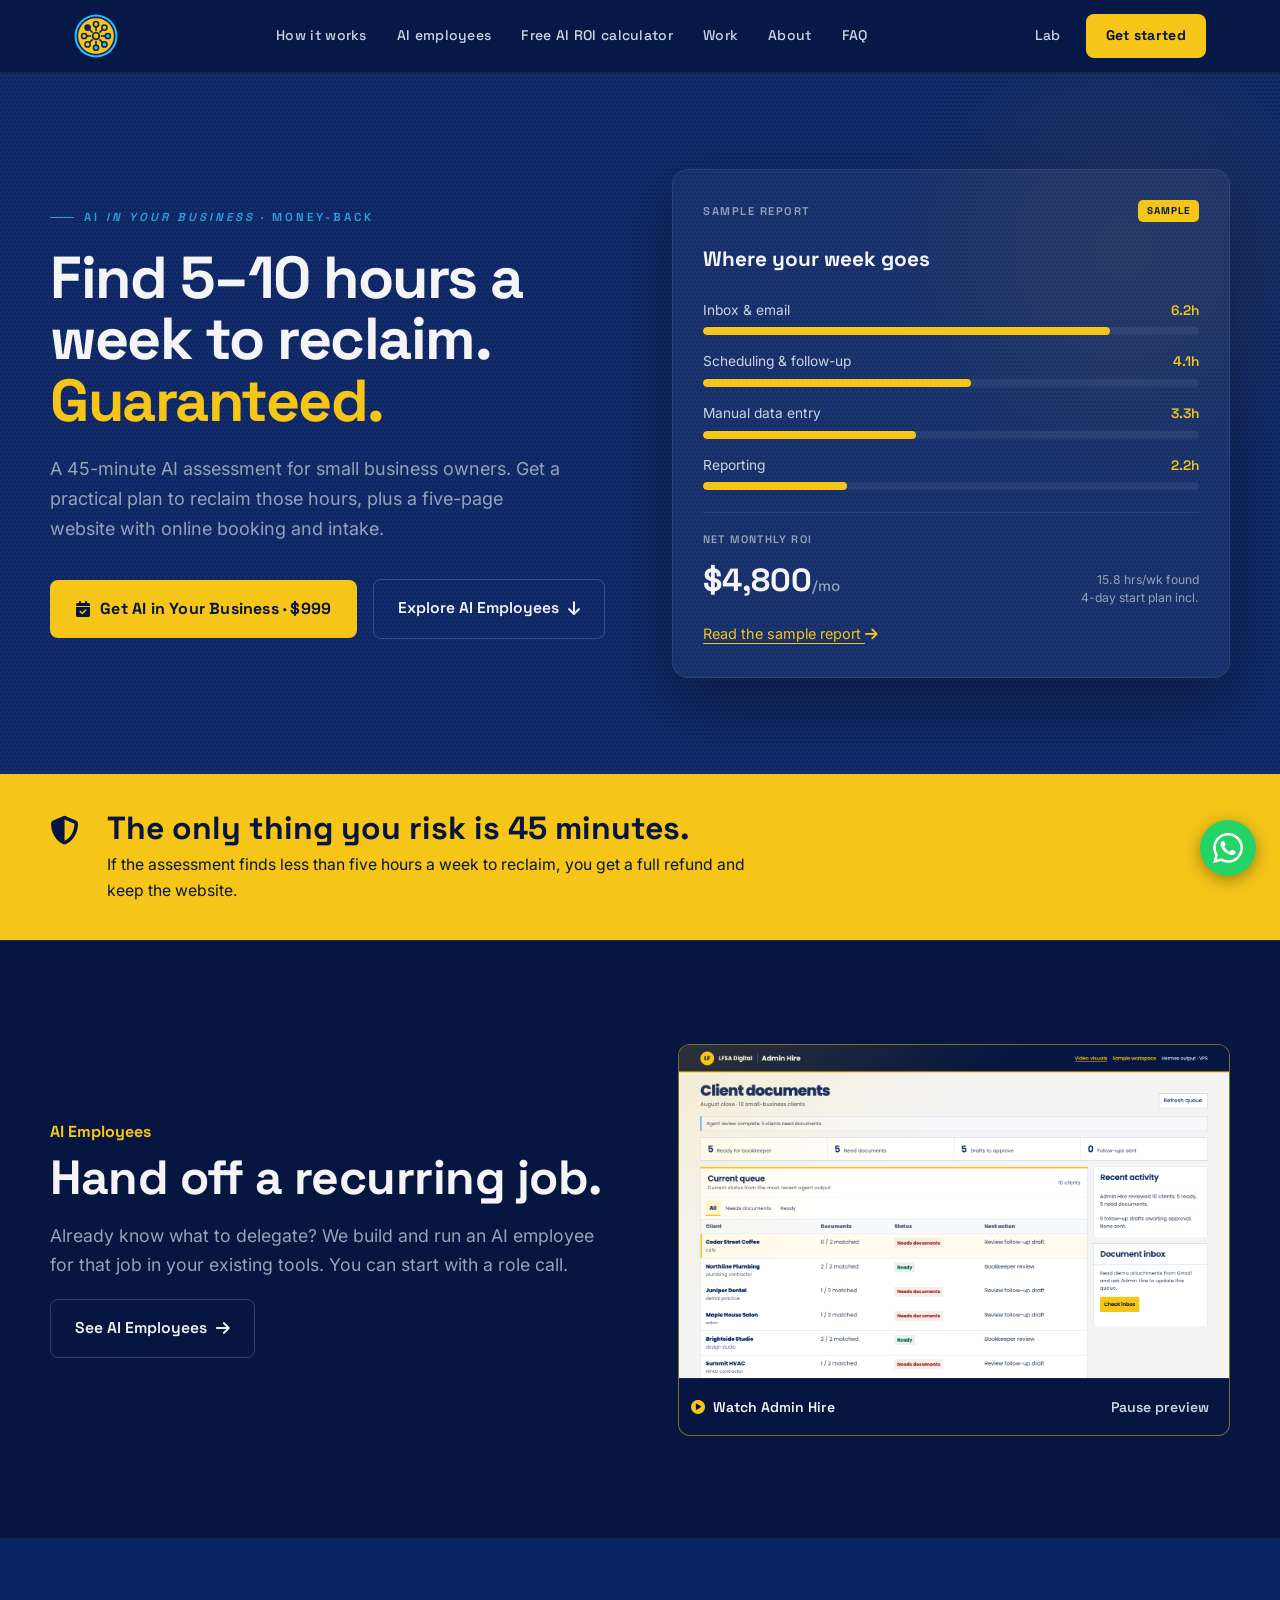
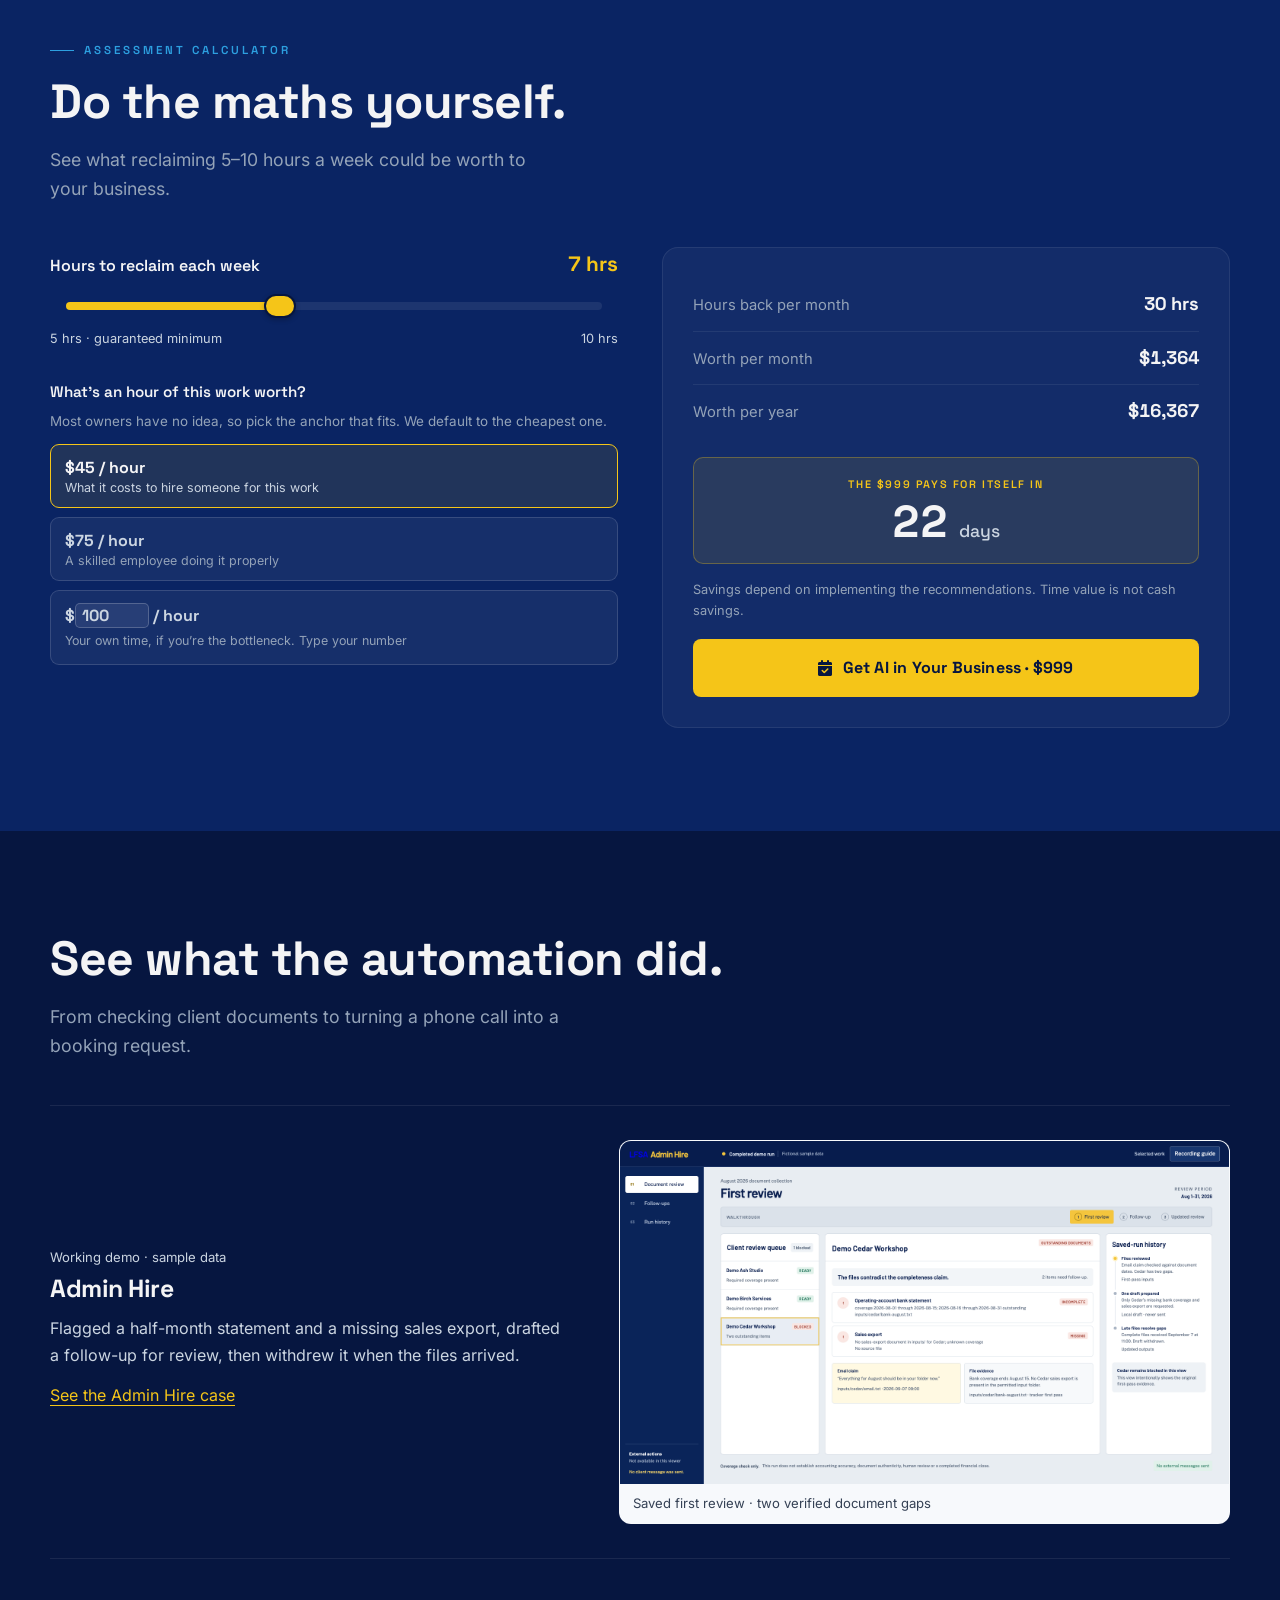
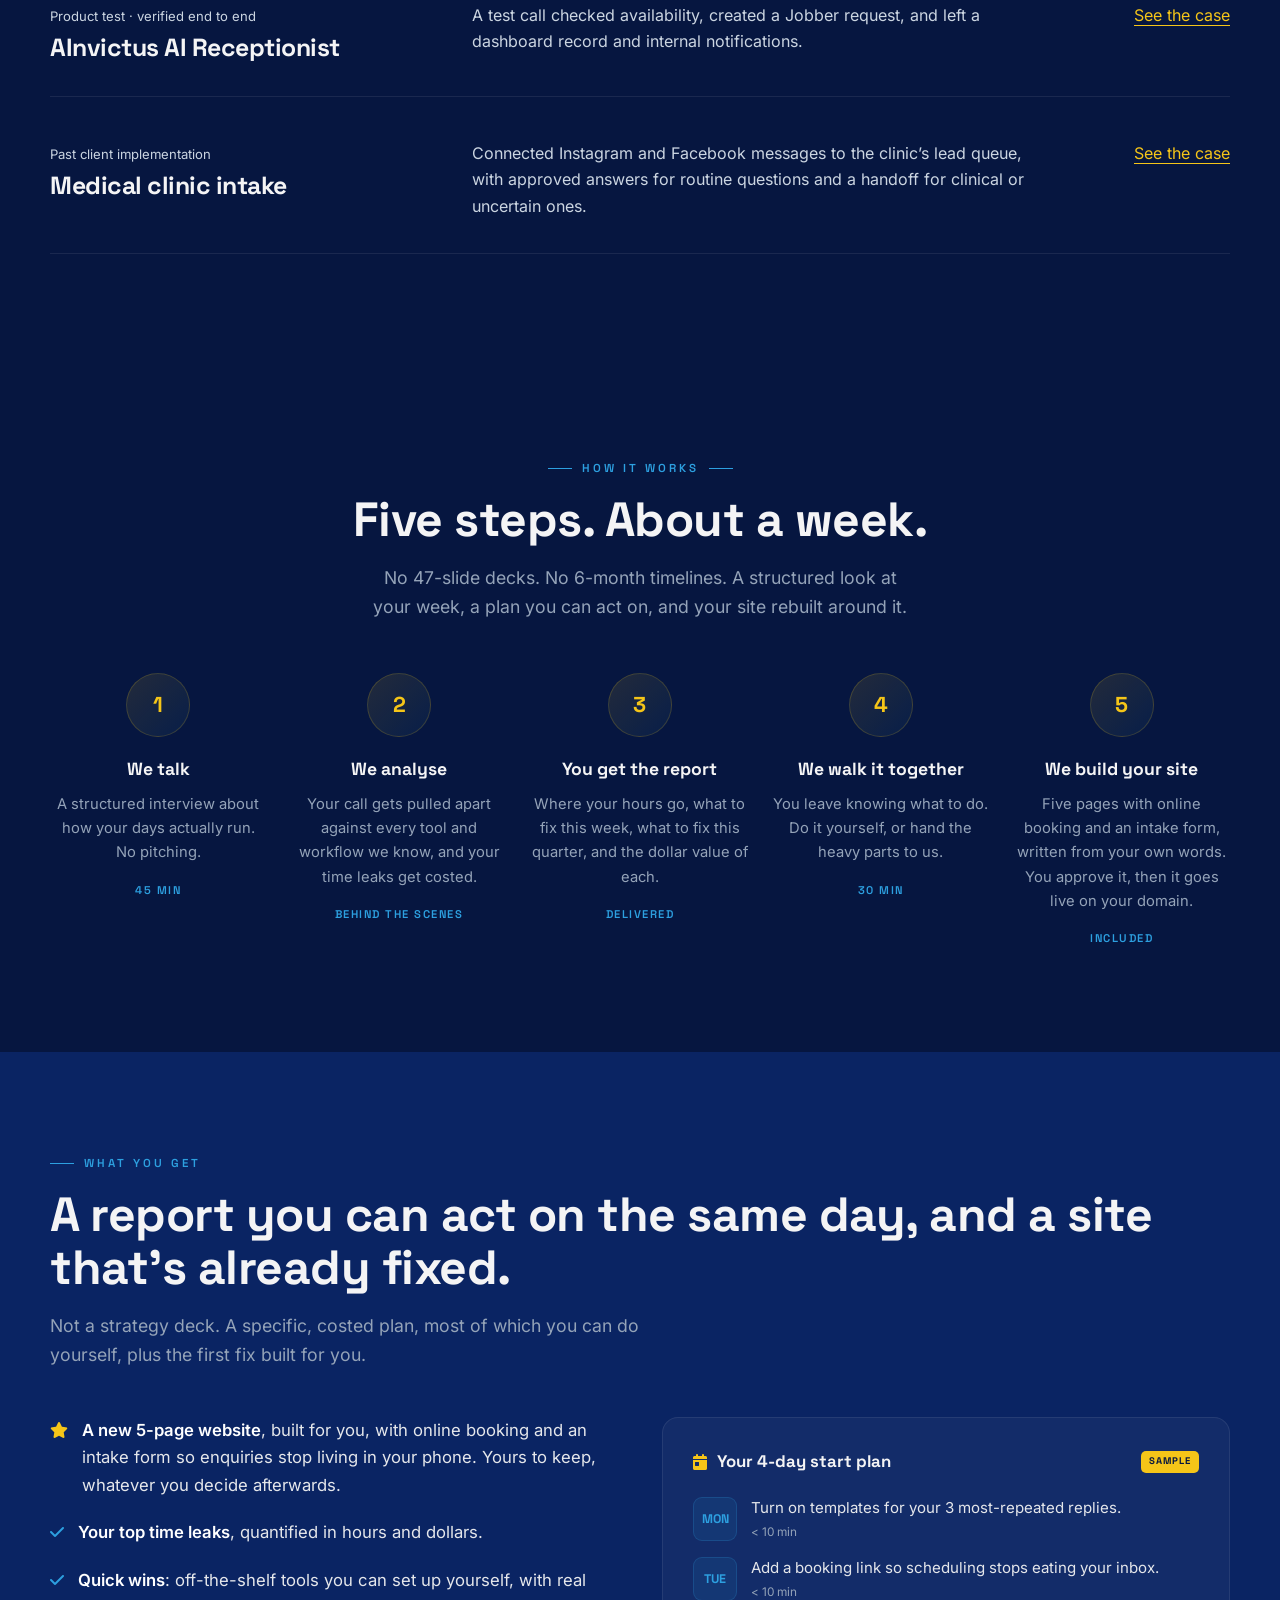
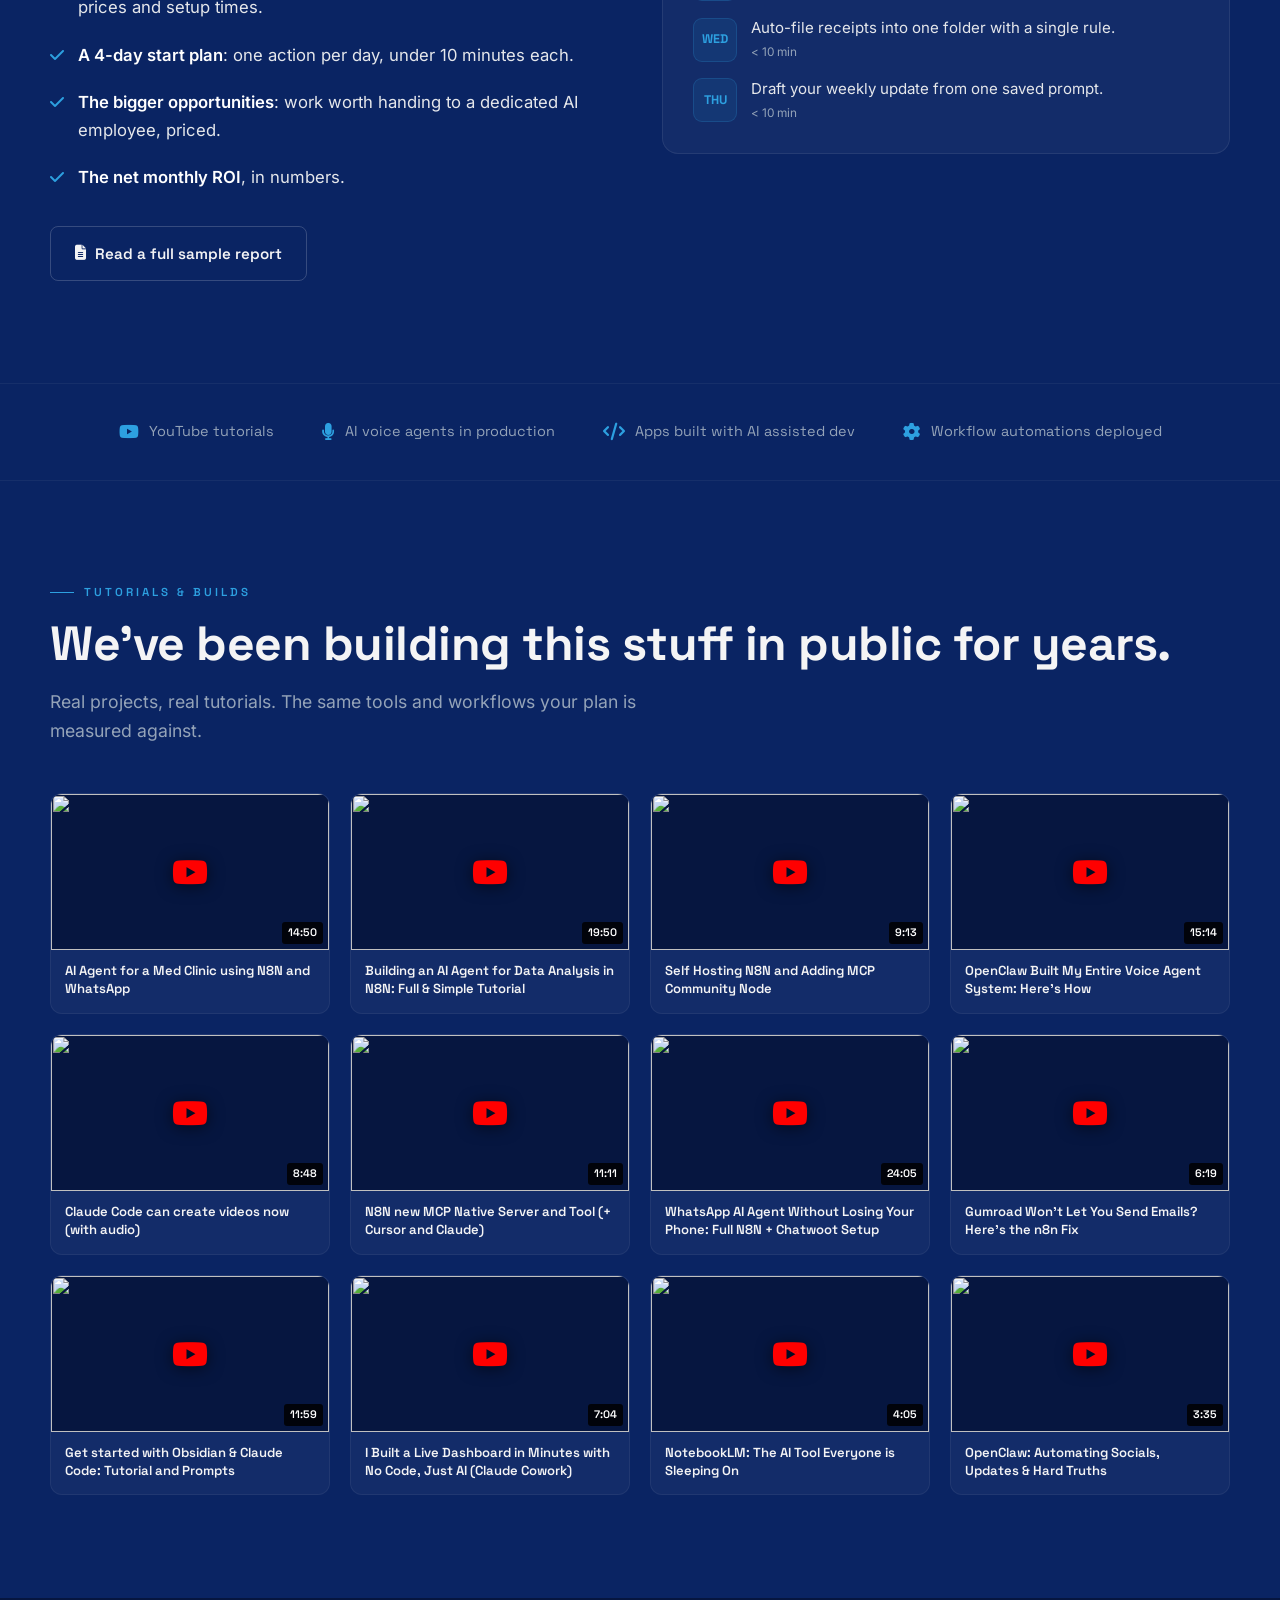
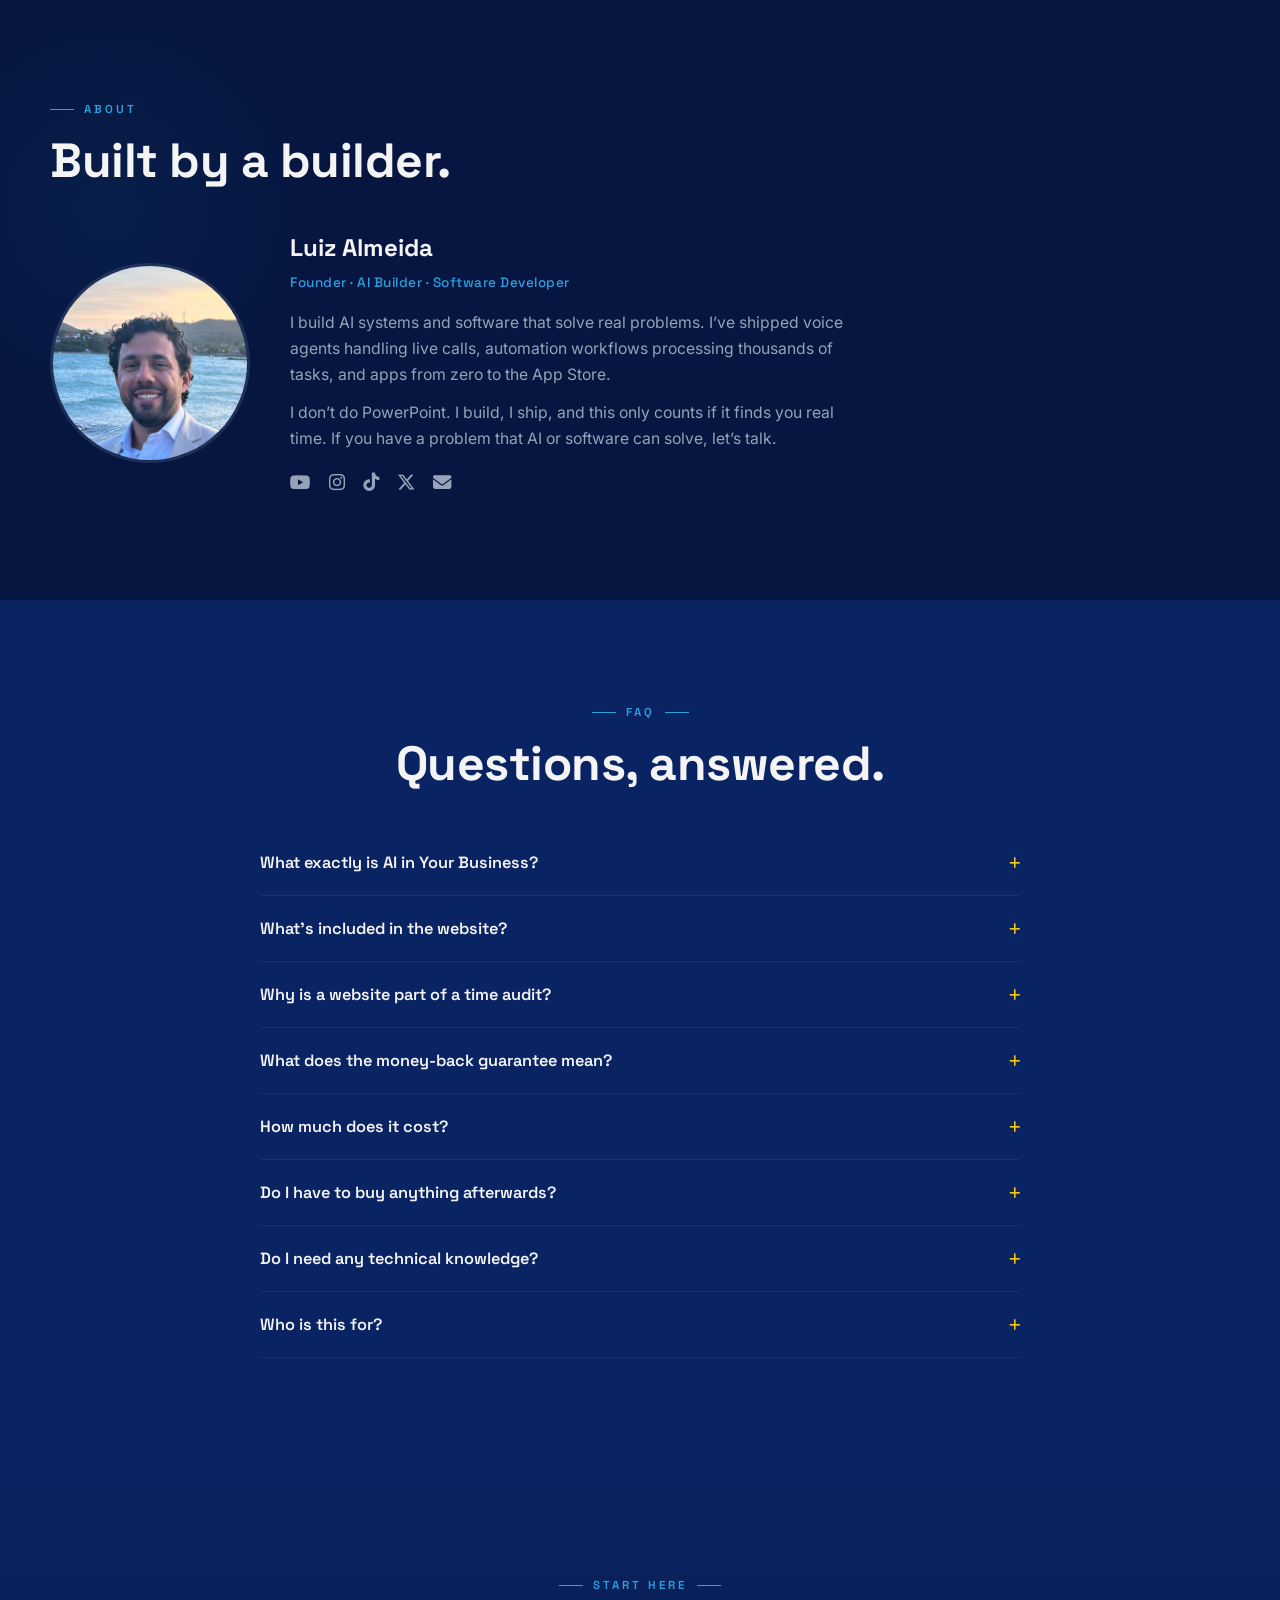
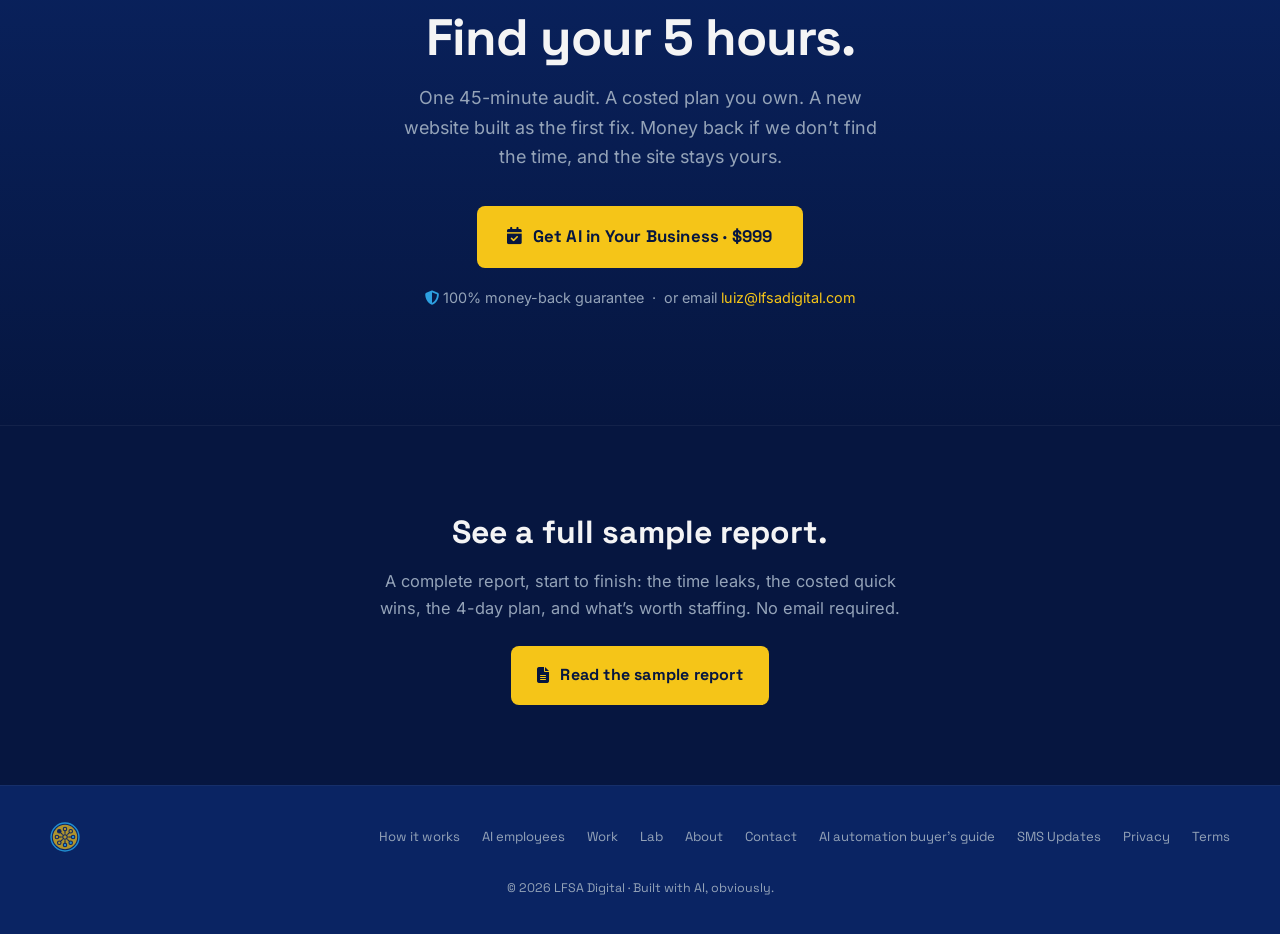
==== commit 9778ffb9: "Clarify managed AI offer and publish automation case studies" ====
--- a/index.html
+++ b/index.html
@@ -261,6 +261,20 @@
 .employee-demo-caption button[hidden]{display:none}
 @media(prefers-reduced-motion:reduce){[data-glow]::after,.employee-screen img{transition:none}}
 @media(max-width:740px){.employee-layout{grid-template-columns:1fr}}
+.proof-section-head{margin-bottom:clamp(25px,4vw,45px)}
+.proof-example{padding-block:clamp(21px,3vw,34px);border-top:1px solid var(--line);display:grid;grid-template-columns:minmax(0,1fr) minmax(0,1.65fr) auto;gap:14px clamp(24px,4vw,52px);align-items:baseline}
+.proof-example.featured{grid-template-columns:minmax(0,1fr) minmax(0,1.18fr);align-items:center}
+.proof-feature-copy>p:not(.proof-evidence-type){margin-block:12px 5px}
+.proof-feature-figure{margin:0;overflow:hidden;border-radius:var(--r-tile);border:1px solid var(--line);background:#f7f9fc;color:#344054}
+.proof-feature-figure img{display:block;width:100%;height:auto}
+.proof-feature-figure figcaption{padding:9px 13px;font-size:.82rem}
+.proof-example:last-child{border-bottom:1px solid var(--line)}
+.proof-example h3{font-size:clamp(1.12rem,2vw,1.55rem);line-height:1.15;letter-spacing:-.02em}
+.proof-example p:not(.proof-evidence-type){color:var(--text-2);max-width:56ch}
+.proof-example .proof-evidence-type{font-size:.82rem;color:var(--text-2);margin-bottom:6px}
+.proof-example a{color:var(--gold);display:inline-flex;align-items:center;gap:7px;min-height:44px;text-decoration:underline;text-underline-offset:4px;white-space:nowrap}
+.proof-sr-only{position:absolute;width:1px;height:1px;overflow:hidden;clip-path:inset(50%);white-space:nowrap}
+@media(max-width:740px){.proof-example,.proof-example.featured{grid-template-columns:1fr;gap:8px}.proof-example a{justify-self:start}}
 </style>
 <noscript><style>
 /* Without JS the accordion can't open, so show every answer and drop the
@@ -408,21 +422,36 @@
   </div>
 </section>
 
-<section id="workflow-answers" class="sec dark">
-  <div class="wrap" style="max-width:920px">
-    <div class="eyebrow"><span class="line"></span><span class="txt">Start with one task</span></div>
-    <h2 class="big">Where can you save time?</h2>
-    <p class="lede" style="margin-bottom:36px">Start with one task your team handles often.</p>
-    <div style="display:grid;gap:32px">
-<article style="border-top:1px solid rgba(255,255,255,.16);padding-top:24px"><h3 style="font-size:1.35rem;margin-bottom:10px">Document checks</h3><p style="color:var(--mute);line-height:1.7;max-width:720px">Check incoming files, flag missing information and prepare follow-ups for review.</p></article>
-<article style="border-top:1px solid rgba(255,255,255,.16);padding-top:24px"><h3 style="font-size:1.35rem;margin-bottom:10px">Customer messages</h3><p style="color:var(--mute);line-height:1.7;max-width:720px">Organize inquiries, keep the conversation context and route requests to your team.</p></article>
-<article style="border-top:1px solid rgba(255,255,255,.16);padding-top:24px"><h3 style="font-size:1.35rem;margin-bottom:10px">Lead qualification</h3><p style="color:var(--mute);line-height:1.7;max-width:720px">Assess inquiries against your criteria and highlight leads for your sales team.</p></article>
-<article style="border-top:1px solid rgba(255,255,255,.16);padding-top:24px"><h3 style="font-size:1.35rem;margin-bottom:10px">Quote requests</h3><p style="color:var(--mute);line-height:1.7;max-width:720px">Collect the details your team needs to prepare a quote.</p></article>
-<article style="border-top:1px solid rgba(255,255,255,.16);padding-top:24px"><h3 style="font-size:1.35rem;margin-bottom:10px">Calls &amp; appointments</h3><p style="color:var(--mute);line-height:1.7;max-width:720px">Handle inquiries and appointment requests through a workflow built around your tools.</p></article>
-<article style="border-top:1px solid rgba(255,255,255,.16);padding-top:24px"><h3 style="font-size:1.35rem;margin-bottom:10px">CRM updates</h3><p style="color:var(--mute);line-height:1.7;max-width:720px">Keep inquiry details and next steps together in your CRM.</p></article>
-    </div>
-    <p style="margin-top:30px;color:var(--text-2)">See an example: <a href="https://www.tella.tv/video/automating-clinic-dm-inquiries-with-ai-ctif" style="color:var(--gold);text-decoration:underline">watch the clinic messaging walkthrough</a>. It shows a clinic messaging workflow. Your setup may differ.</p>
-    <a class="btn-y" href="https://cal.com/luiz-almeida-xjku7w/lfsa-digital-ai-in-your-business" style="margin-top:24px">Get AI in Your Business · $999</a>
+<section id="workflow-answers" class="sec dark" aria-labelledby="workflow-title">
+  <div class="wrap">
+    <div class="proof-section-head">
+      <h2 class="big" id="workflow-title">See what the automation did.</h2>
+      <p class="lede">From checking client documents to turning a phone call into a booking request.</p>
+    </div>
+    <div class="proof-example-list">
+      <article class="proof-example featured">
+        <div class="proof-feature-copy">
+          <p class="proof-evidence-type">Working demo · sample data</p>
+          <h3>Admin Hire</h3>
+          <p>Flagged a half-month statement and a missing sales export, drafted a follow-up for review, then withdrew it when the files arrived.</p>
+          <a href="/work/case-studies/#admin-hire">See the Admin Hire case</a>
+        </div>
+        <figure class="proof-feature-figure">
+          <img src="/work/assets/admin-first-review.png" width="1600" height="900" alt="Admin Hire dashboard with two document gaps flagged in the first review" loading="lazy" decoding="async">
+          <figcaption>Saved first review · two verified document gaps</figcaption>
+        </figure>
+      </article>
+      <article class="proof-example">
+        <div><p class="proof-evidence-type">Product test · verified end to end</p><h3>AInvictus AI Receptionist</h3></div>
+        <p>A test call checked availability, created a Jobber request, and left a dashboard record and internal notifications.</p>
+        <a href="/work/case-studies/#ainvictus-receptionist">See the case <span class="proof-sr-only">for AInvictus AI Receptionist</span></a>
+      </article>
+      <article class="proof-example">
+        <div><p class="proof-evidence-type">Past client implementation</p><h3>Medical clinic intake</h3></div>
+        <p>Connected Instagram and Facebook messages to the clinic’s lead queue, with approved answers for routine questions and a handoff for clinical or uncertain ones.</p>
+        <a href="/work/case-studies/#clinic">See the case <span class="proof-sr-only">for Medical clinic intake</span></a>
+      </article>
+    </div>
   </div>
 </section>
 
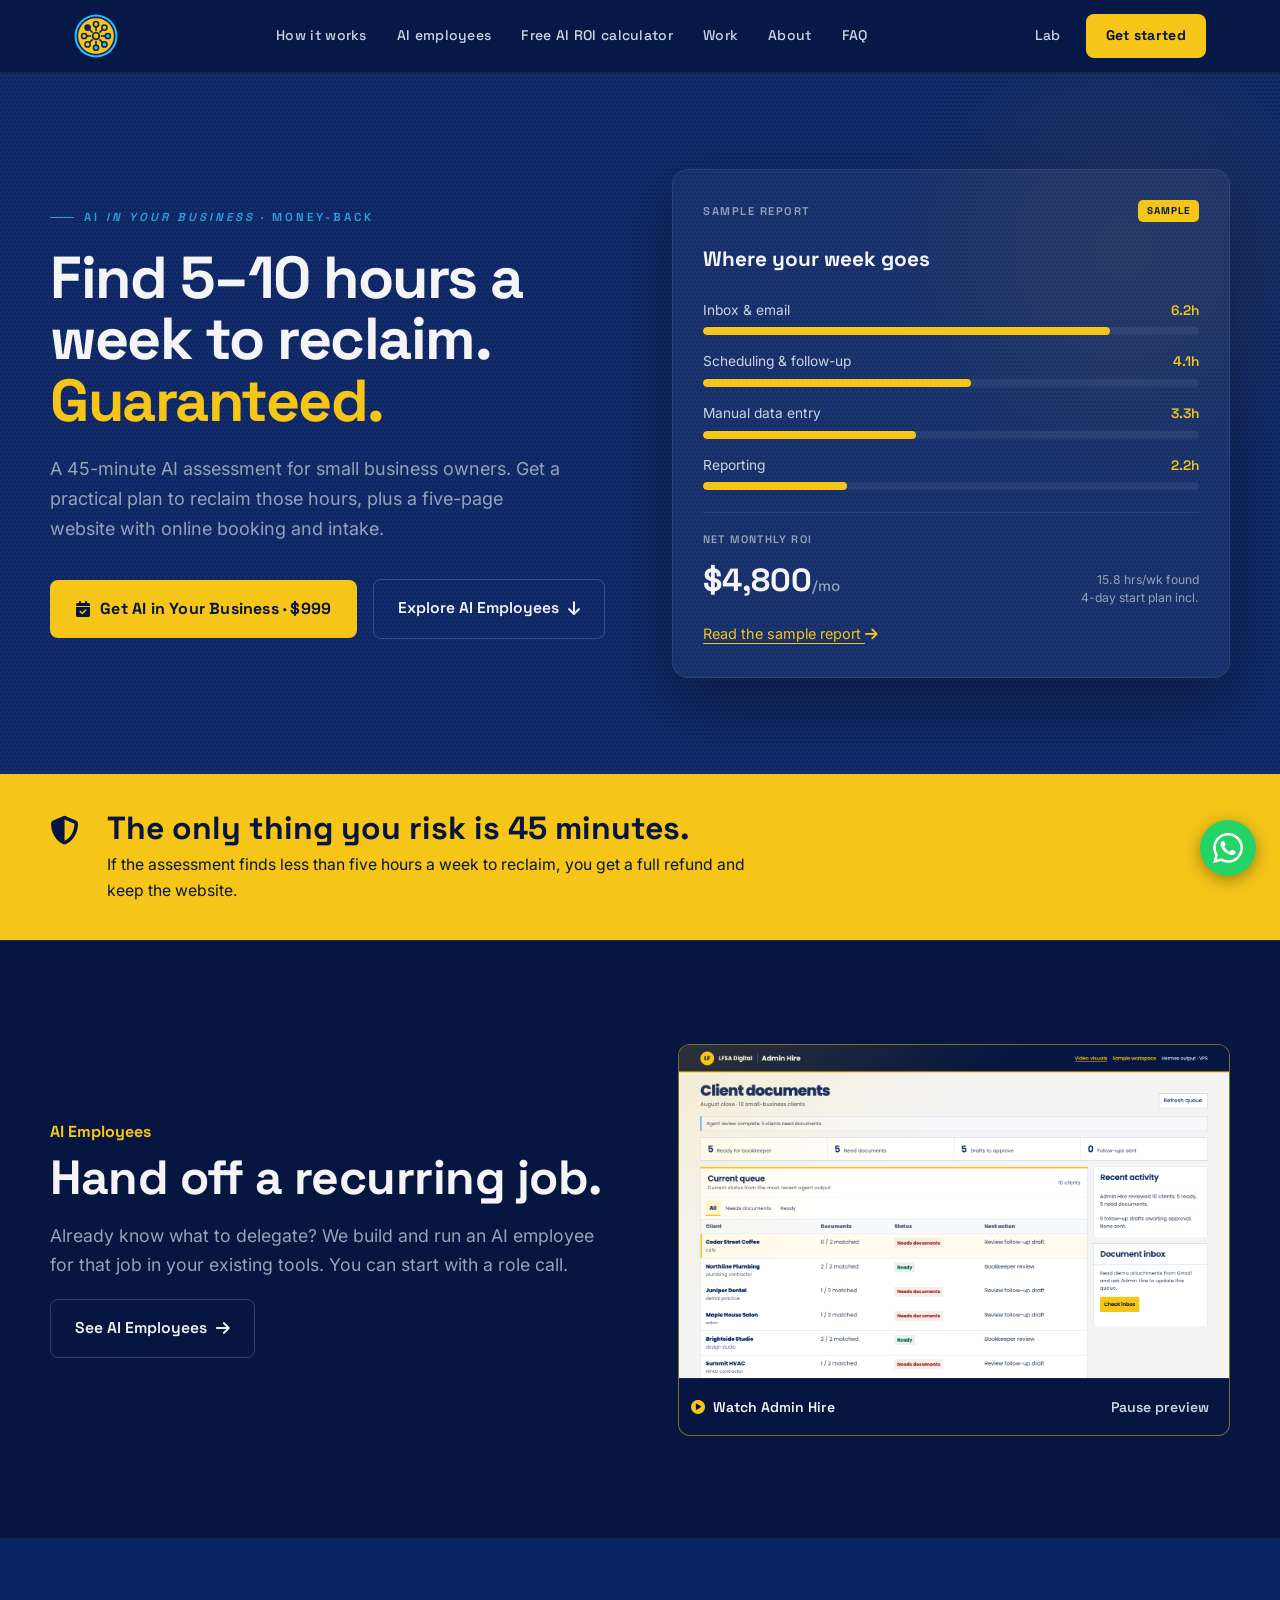
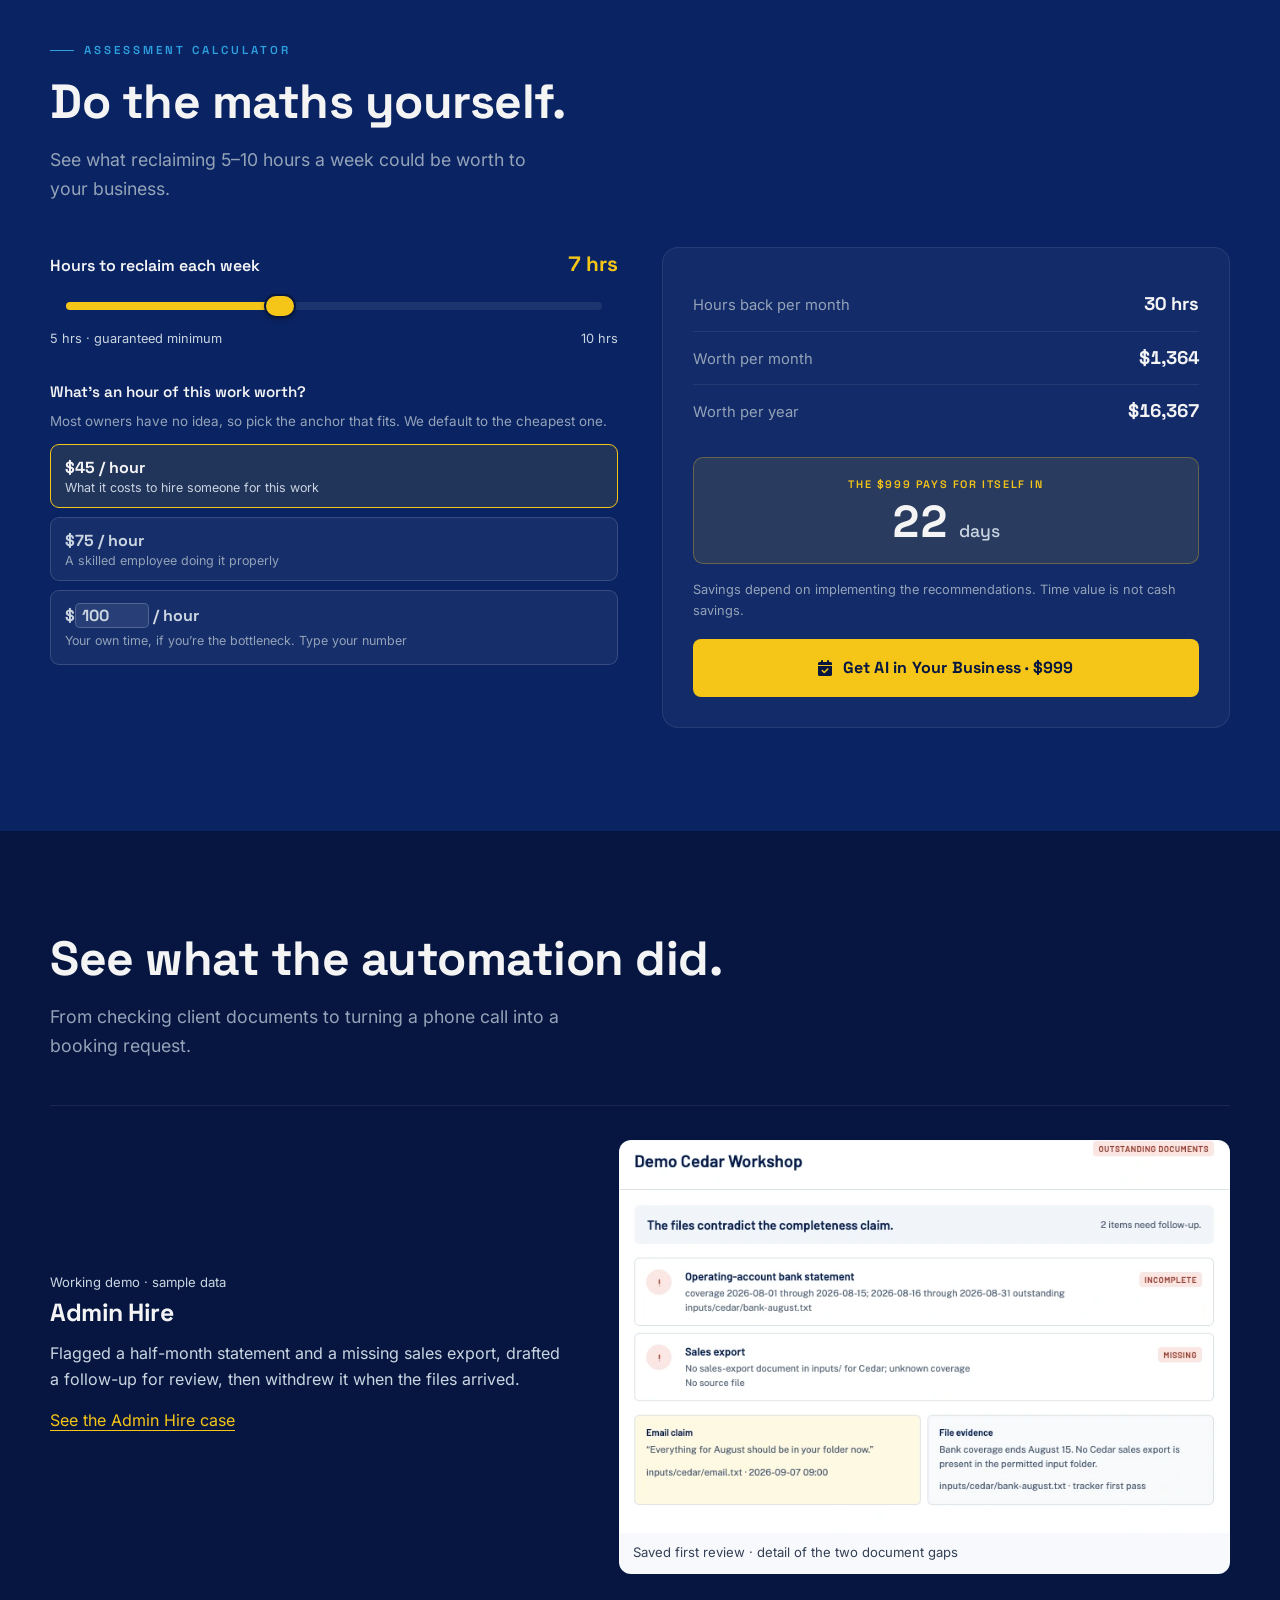
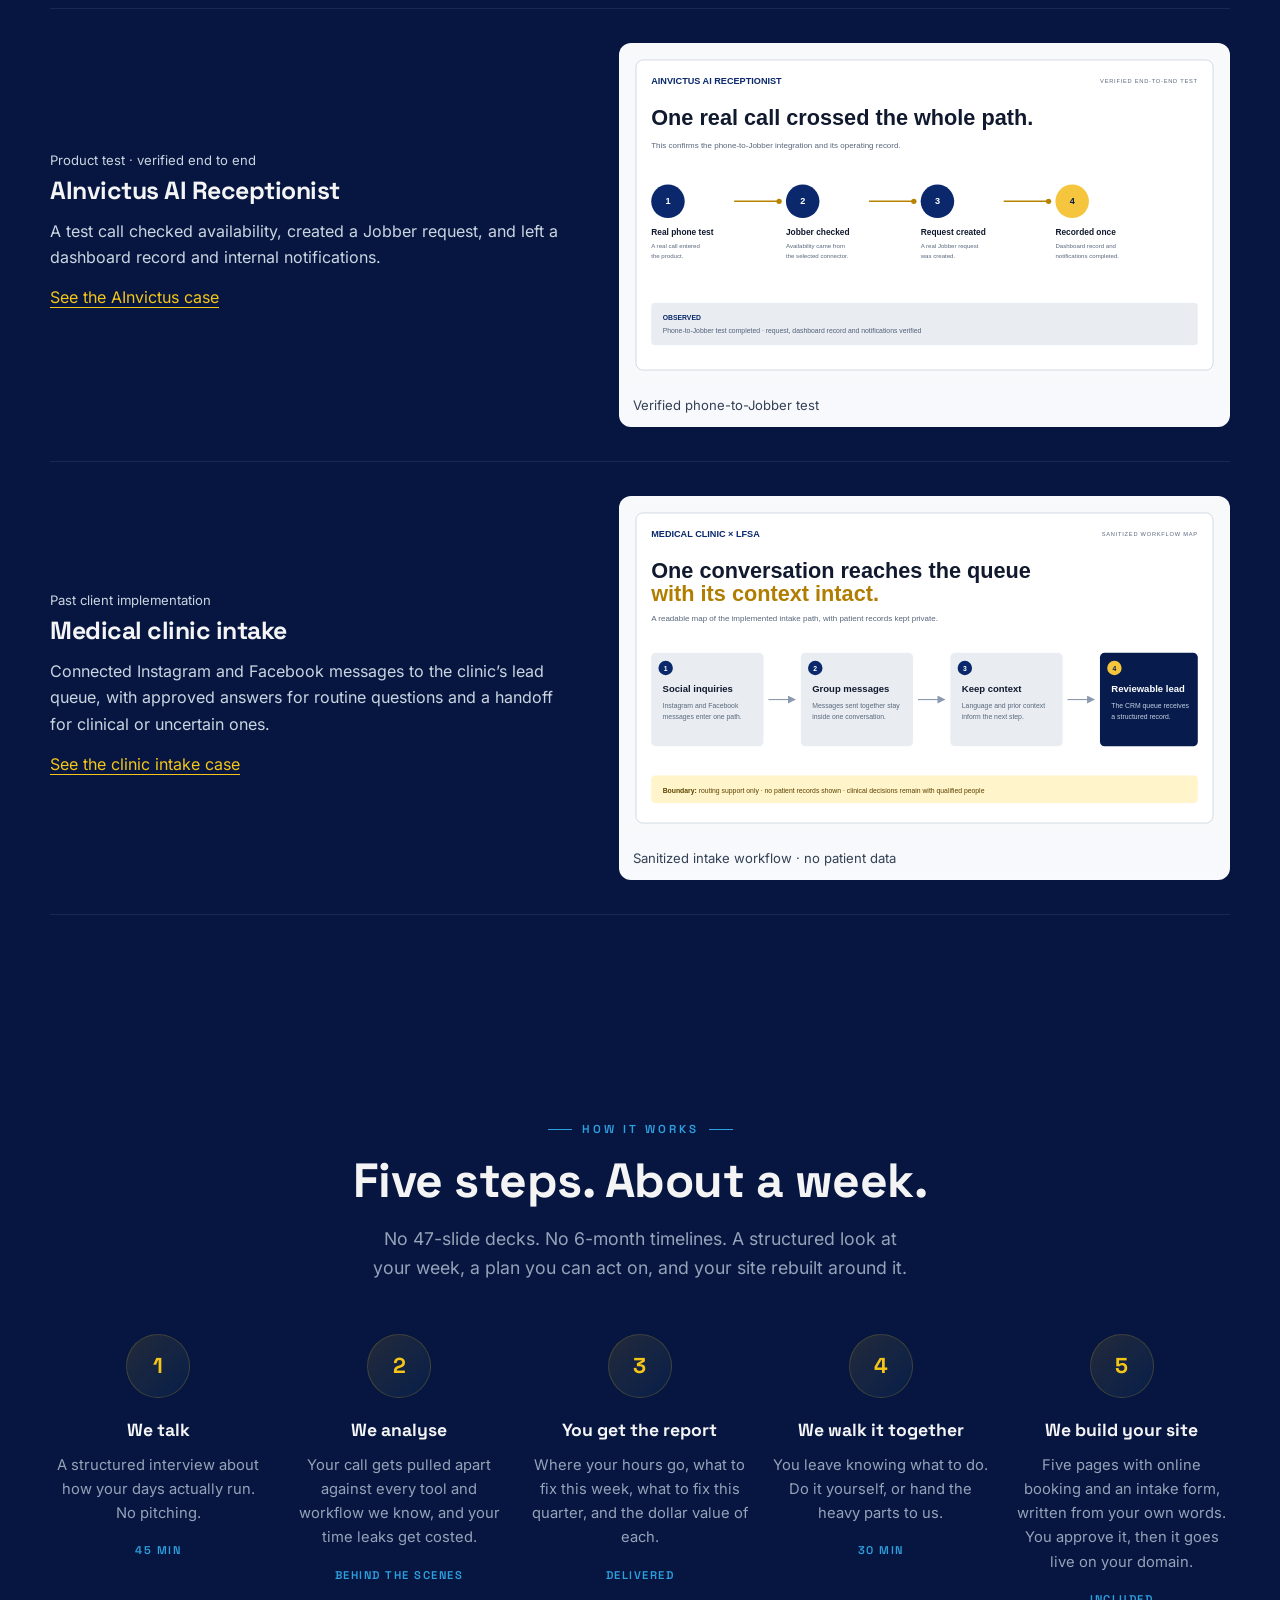
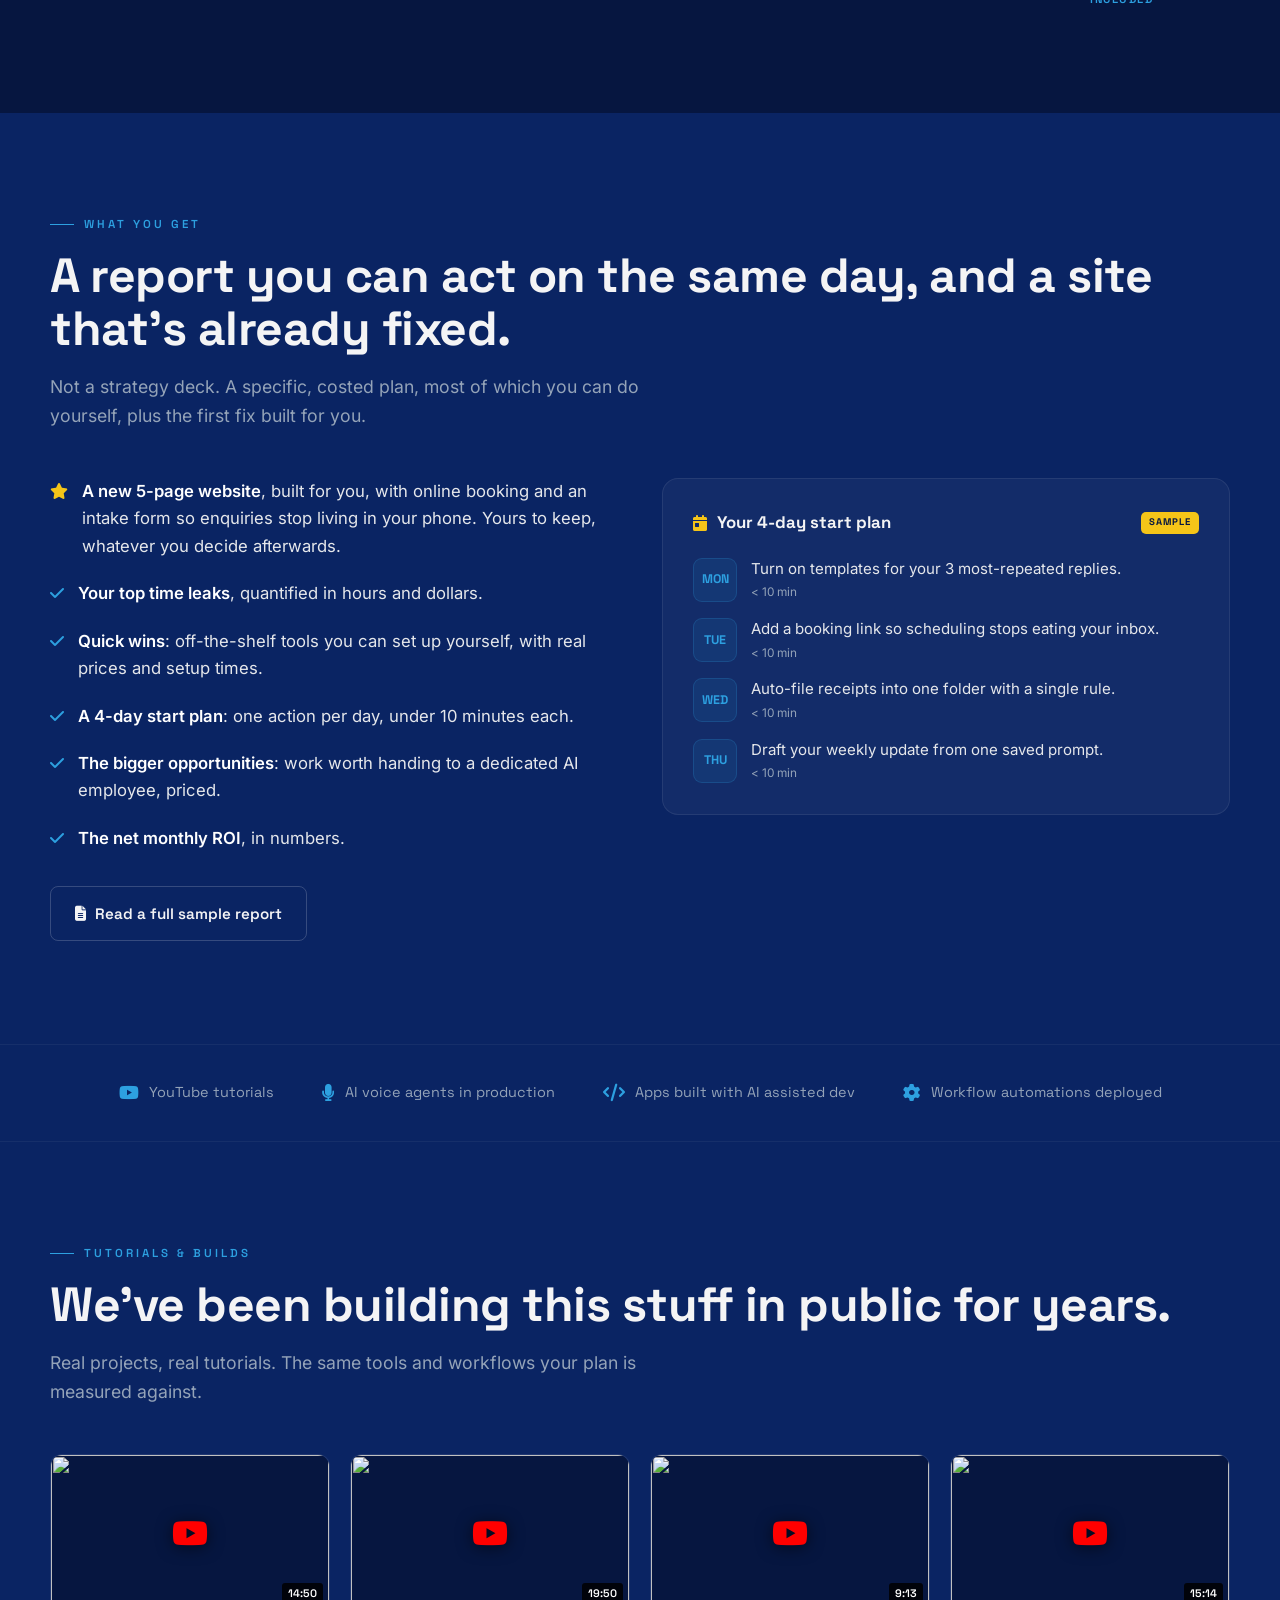
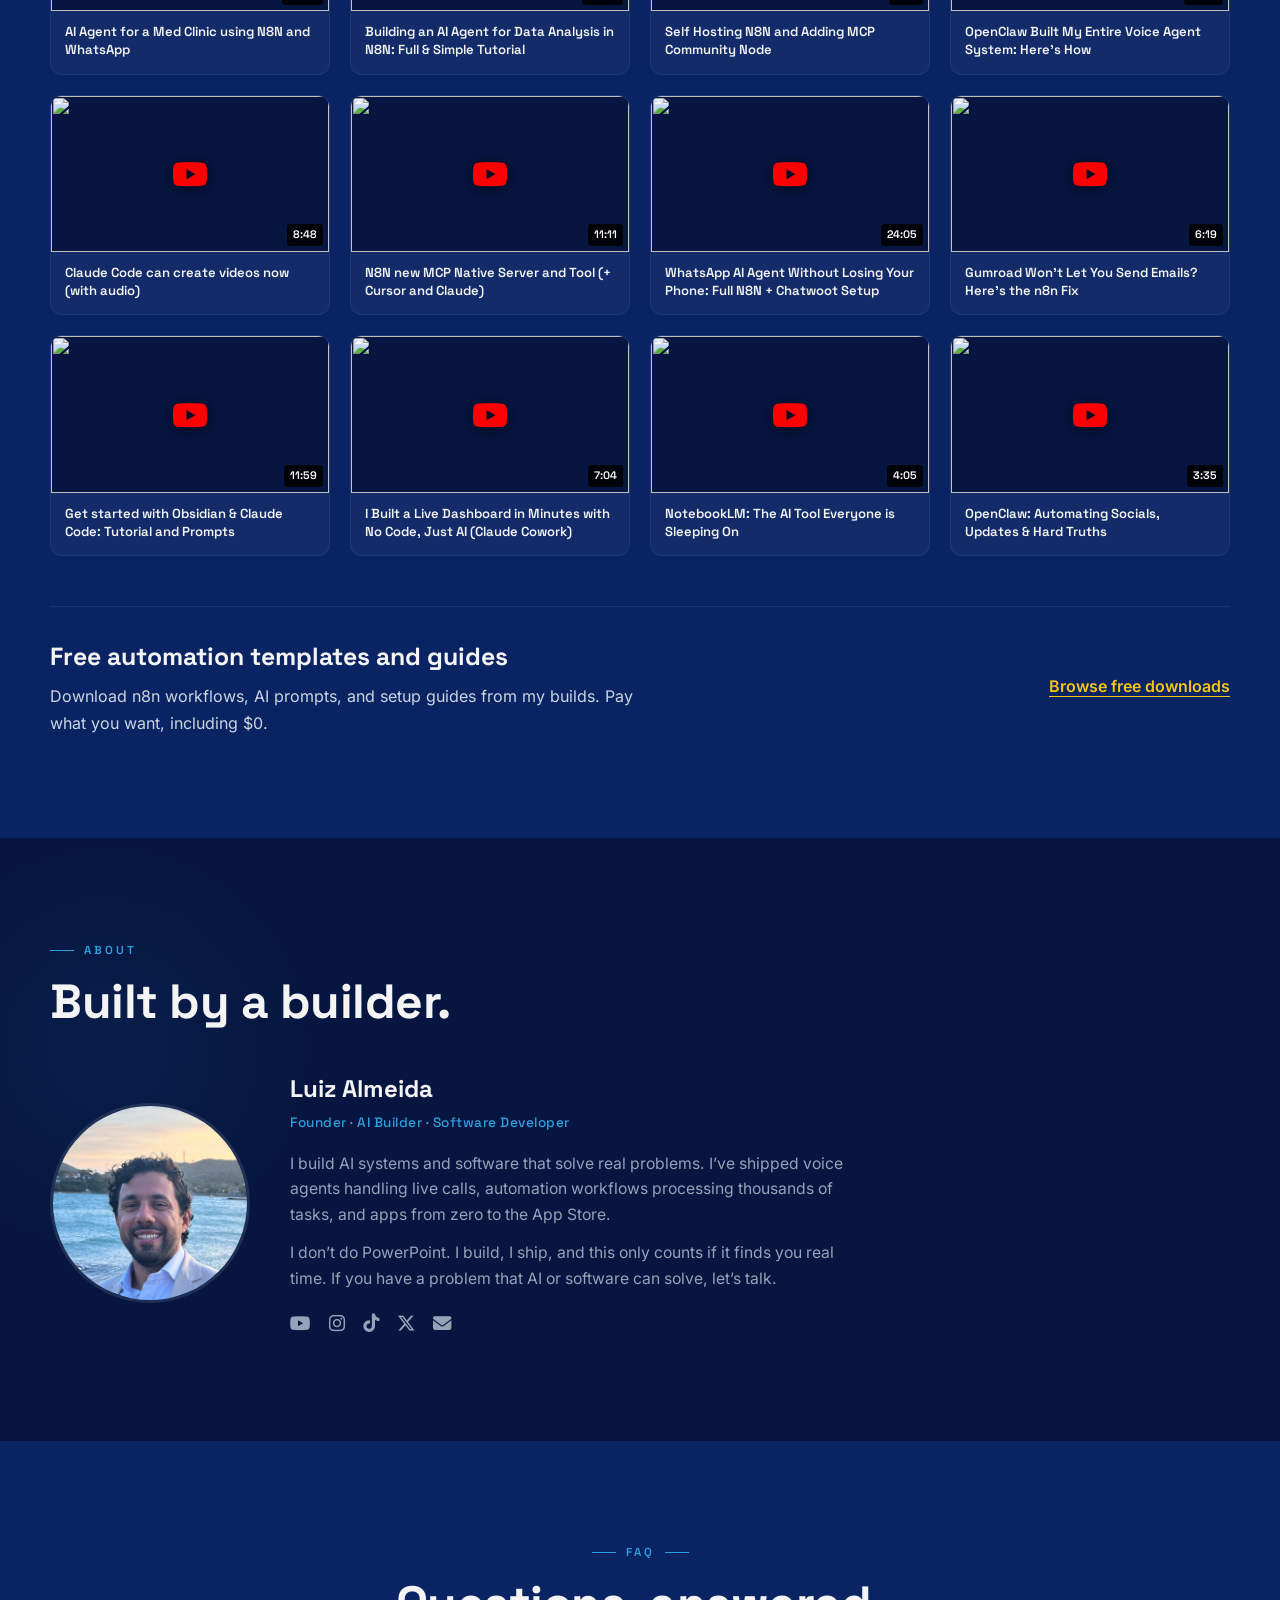
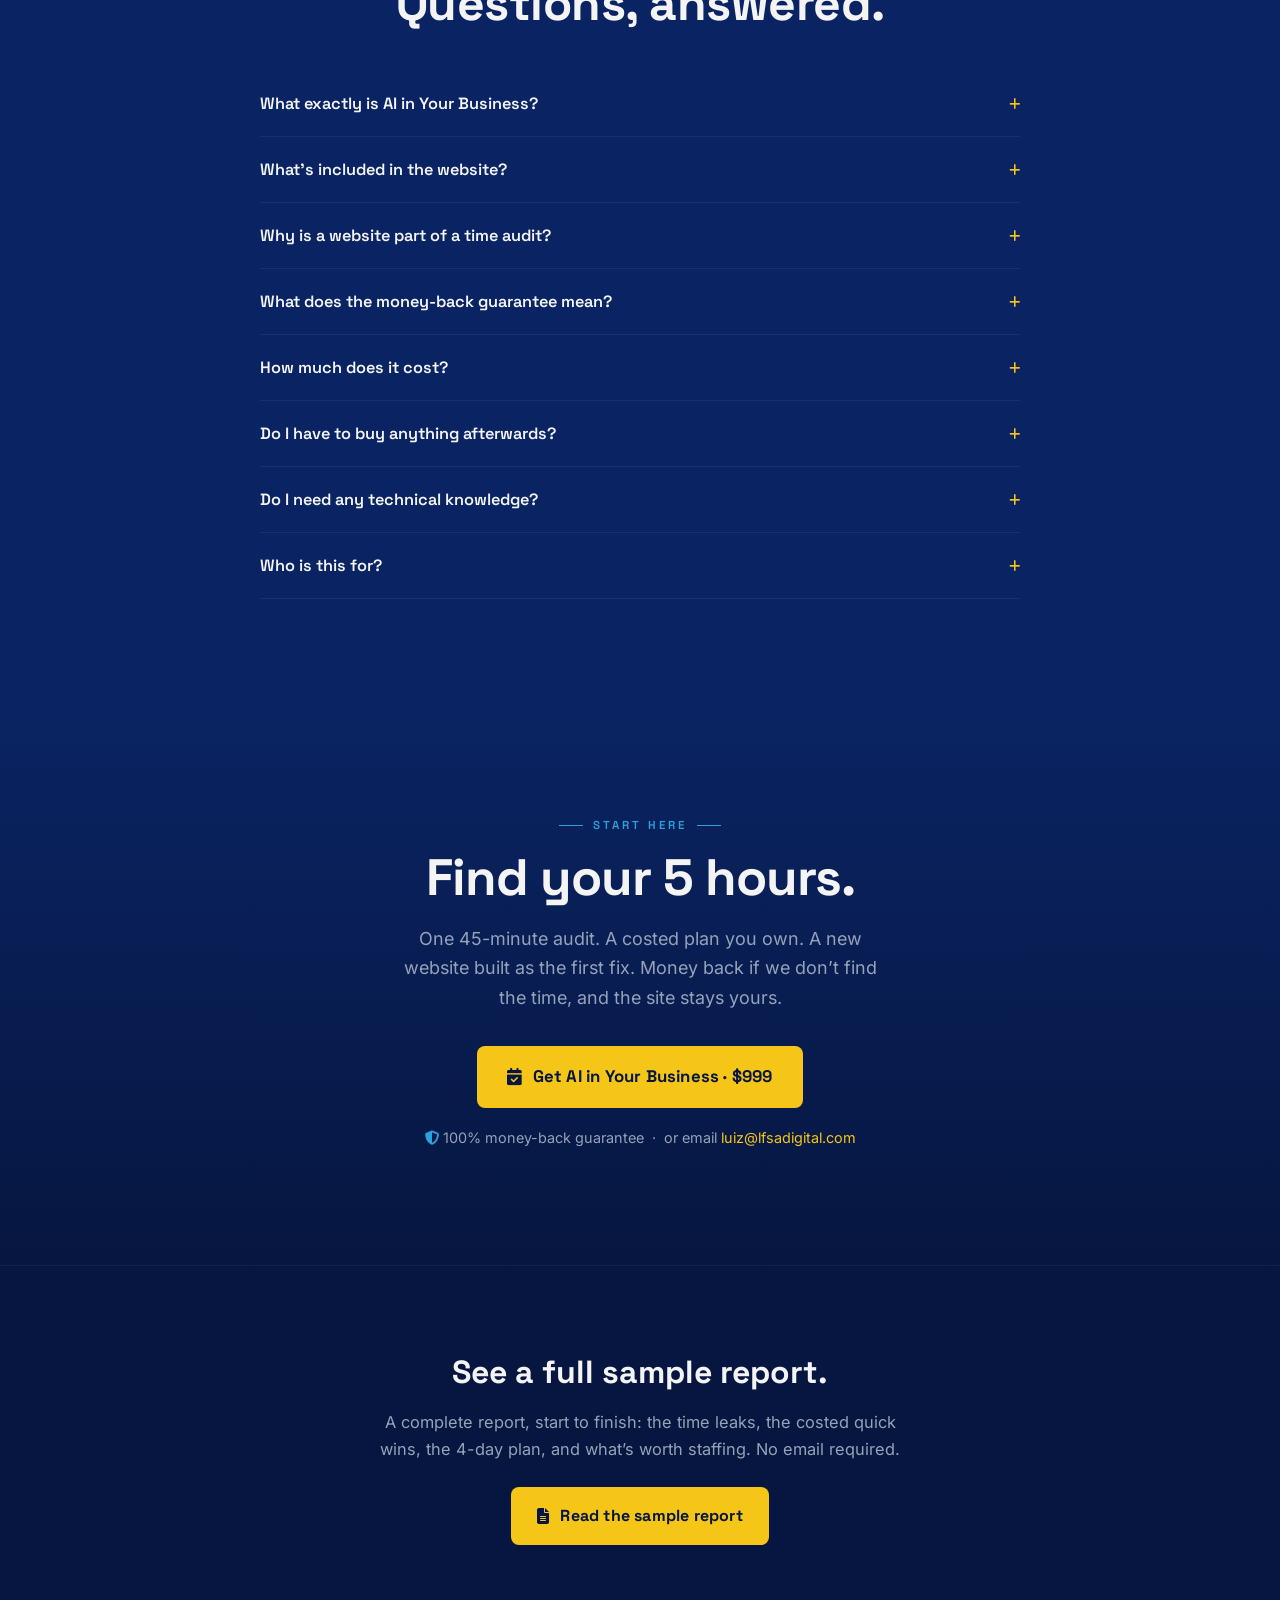
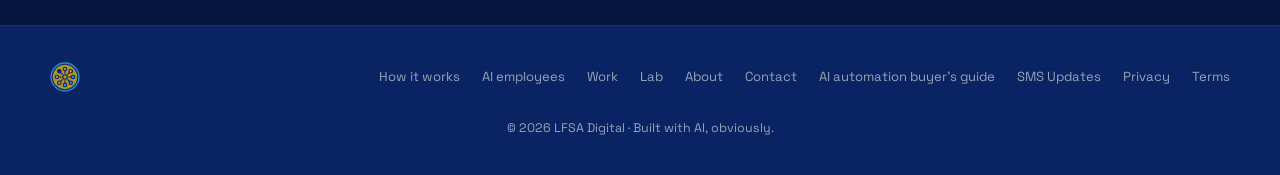
==== commit 2d378f2e: "Improve homepage case visuals and link free downloads" ====
--- a/index.html
+++ b/index.html
@@ -262,8 +262,7 @@
 @media(prefers-reduced-motion:reduce){[data-glow]::after,.employee-screen img{transition:none}}
 @media(max-width:740px){.employee-layout{grid-template-columns:1fr}}
 .proof-section-head{margin-bottom:clamp(25px,4vw,45px)}
-.proof-example{padding-block:clamp(21px,3vw,34px);border-top:1px solid var(--line);display:grid;grid-template-columns:minmax(0,1fr) minmax(0,1.65fr) auto;gap:14px clamp(24px,4vw,52px);align-items:baseline}
-.proof-example.featured{grid-template-columns:minmax(0,1fr) minmax(0,1.18fr);align-items:center}
+.proof-example{padding-block:clamp(21px,3vw,34px);border-top:1px solid var(--line);display:grid;grid-template-columns:minmax(0,1fr) minmax(0,1.18fr);gap:16px clamp(24px,4vw,52px);align-items:center}
 .proof-feature-copy>p:not(.proof-evidence-type){margin-block:12px 5px}
 .proof-feature-figure{margin:0;overflow:hidden;border-radius:var(--r-tile);border:1px solid var(--line);background:#f7f9fc;color:#344054}
 .proof-feature-figure img{display:block;width:100%;height:auto}
@@ -272,9 +271,13 @@
 .proof-example h3{font-size:clamp(1.12rem,2vw,1.55rem);line-height:1.15;letter-spacing:-.02em}
 .proof-example p:not(.proof-evidence-type){color:var(--text-2);max-width:56ch}
 .proof-example .proof-evidence-type{font-size:.82rem;color:var(--text-2);margin-bottom:6px}
-.proof-example a{color:var(--gold);display:inline-flex;align-items:center;gap:7px;min-height:44px;text-decoration:underline;text-underline-offset:4px;white-space:nowrap}
-.proof-sr-only{position:absolute;width:1px;height:1px;overflow:hidden;clip-path:inset(50%);white-space:nowrap}
-@media(max-width:740px){.proof-example,.proof-example.featured{grid-template-columns:1fr;gap:8px}.proof-example a{justify-self:start}}
+.proof-example a{color:var(--gold);display:inline-flex;align-items:center;min-height:44px;text-decoration:underline;text-underline-offset:4px}
+.tutorial-downloads{display:flex;flex-wrap:wrap;align-items:center;justify-content:space-between;gap:12px 24px;margin-top:clamp(28px,5vw,50px);padding-top:clamp(20px,4vw,30px);border-top:1px solid var(--line)}
+.tutorial-downloads h3{font-size:clamp(1.18rem,2.2vw,1.55rem);margin-bottom:5px}
+.tutorial-downloads p{max-width:62ch;color:var(--text-2)}
+.tutorial-downloads a{min-height:44px;display:inline-flex;align-items:center;color:var(--gold);font-weight:600;text-decoration:underline;text-underline-offset:4px}
+.tutorial-downloads a:hover,.proof-example a:hover{color:var(--text)}
+@media(max-width:740px){.proof-example{grid-template-columns:1fr;gap:10px}}
 </style>
 <noscript><style>
 /* Without JS the accordion can't open, so show every answer and drop the
@@ -429,7 +432,7 @@
       <p class="lede">From checking client documents to turning a phone call into a booking request.</p>
     </div>
     <div class="proof-example-list">
-      <article class="proof-example featured">
+      <article class="proof-example">
         <div class="proof-feature-copy">
           <p class="proof-evidence-type">Working demo · sample data</p>
           <h3>Admin Hire</h3>
@@ -437,19 +440,33 @@
           <a href="/work/case-studies/#admin-hire">See the Admin Hire case</a>
         </div>
         <figure class="proof-feature-figure">
-          <img src="/work/assets/admin-first-review.png" width="1600" height="900" alt="Admin Hire dashboard with two document gaps flagged in the first review" loading="lazy" decoding="async">
-          <figcaption>Saved first review · two verified document gaps</figcaption>
+          <img src="/work/assets/admin-first-review-detail.webp" width="721" height="464" alt="Close-up of Admin Hire flagging an incomplete bank statement and a missing sales export" loading="lazy" decoding="async">
+          <figcaption>Saved first review · detail of the two document gaps</figcaption>
         </figure>
       </article>
       <article class="proof-example">
-        <div><p class="proof-evidence-type">Product test · verified end to end</p><h3>AInvictus AI Receptionist</h3></div>
-        <p>A test call checked availability, created a Jobber request, and left a dashboard record and internal notifications.</p>
-        <a href="/work/case-studies/#ainvictus-receptionist">See the case <span class="proof-sr-only">for AInvictus AI Receptionist</span></a>
+        <div class="proof-feature-copy">
+          <p class="proof-evidence-type">Product test · verified end to end</p>
+          <h3>AInvictus AI Receptionist</h3>
+          <p>A test call checked availability, created a Jobber request, and left a dashboard record and internal notifications.</p>
+          <a href="/work/case-studies/#ainvictus-receptionist">See the AInvictus case</a>
+        </div>
+        <figure class="proof-feature-figure">
+          <img src="/work/assets/ainvictus-receptionist-proof.svg" width="1600" height="900" alt="Diagram of the verified test, from a phone call to a Jobber request and internal notifications" loading="lazy" decoding="async">
+          <figcaption>Verified phone-to-Jobber test</figcaption>
+        </figure>
       </article>
       <article class="proof-example">
-        <div><p class="proof-evidence-type">Past client implementation</p><h3>Medical clinic intake</h3></div>
-        <p>Connected Instagram and Facebook messages to the clinic’s lead queue, with approved answers for routine questions and a handoff for clinical or uncertain ones.</p>
-        <a href="/work/case-studies/#clinic">See the case <span class="proof-sr-only">for Medical clinic intake</span></a>
+        <div class="proof-feature-copy">
+          <p class="proof-evidence-type">Past client implementation</p>
+          <h3>Medical clinic intake</h3>
+          <p>Connected Instagram and Facebook messages to the clinic’s lead queue, with approved answers for routine questions and a handoff for clinical or uncertain ones.</p>
+          <a href="/work/case-studies/#clinic">See the clinic intake case</a>
+        </div>
+        <figure class="proof-feature-figure">
+          <img src="/work/assets/clinic-intake-map.svg" width="1600" height="900" alt="Diagram of clinic social messages grouped by conversation and added to a reviewable lead queue" loading="lazy" decoding="async">
+          <figcaption>Sanitized intake workflow · no patient data</figcaption>
+        </figure>
       </article>
     </div>
   </div>
@@ -569,6 +586,13 @@
         <div class="cap"><h3>OpenClaw: Automating Socials, Updates &amp; Hard Truths</h3></div>
       </a>
     </div>
+    <aside class="tutorial-downloads" aria-labelledby="downloads-title">
+      <div>
+        <h3 id="downloads-title">Free automation templates and guides</h3>
+        <p>Download n8n workflows, AI prompts, and setup guides from my builds. Pay what you want, including $0.</p>
+      </div>
+      <a href="https://lfsadigital.gumroad.com/">Browse free downloads</a>
+    </aside>
   </div>
 </section>
 
